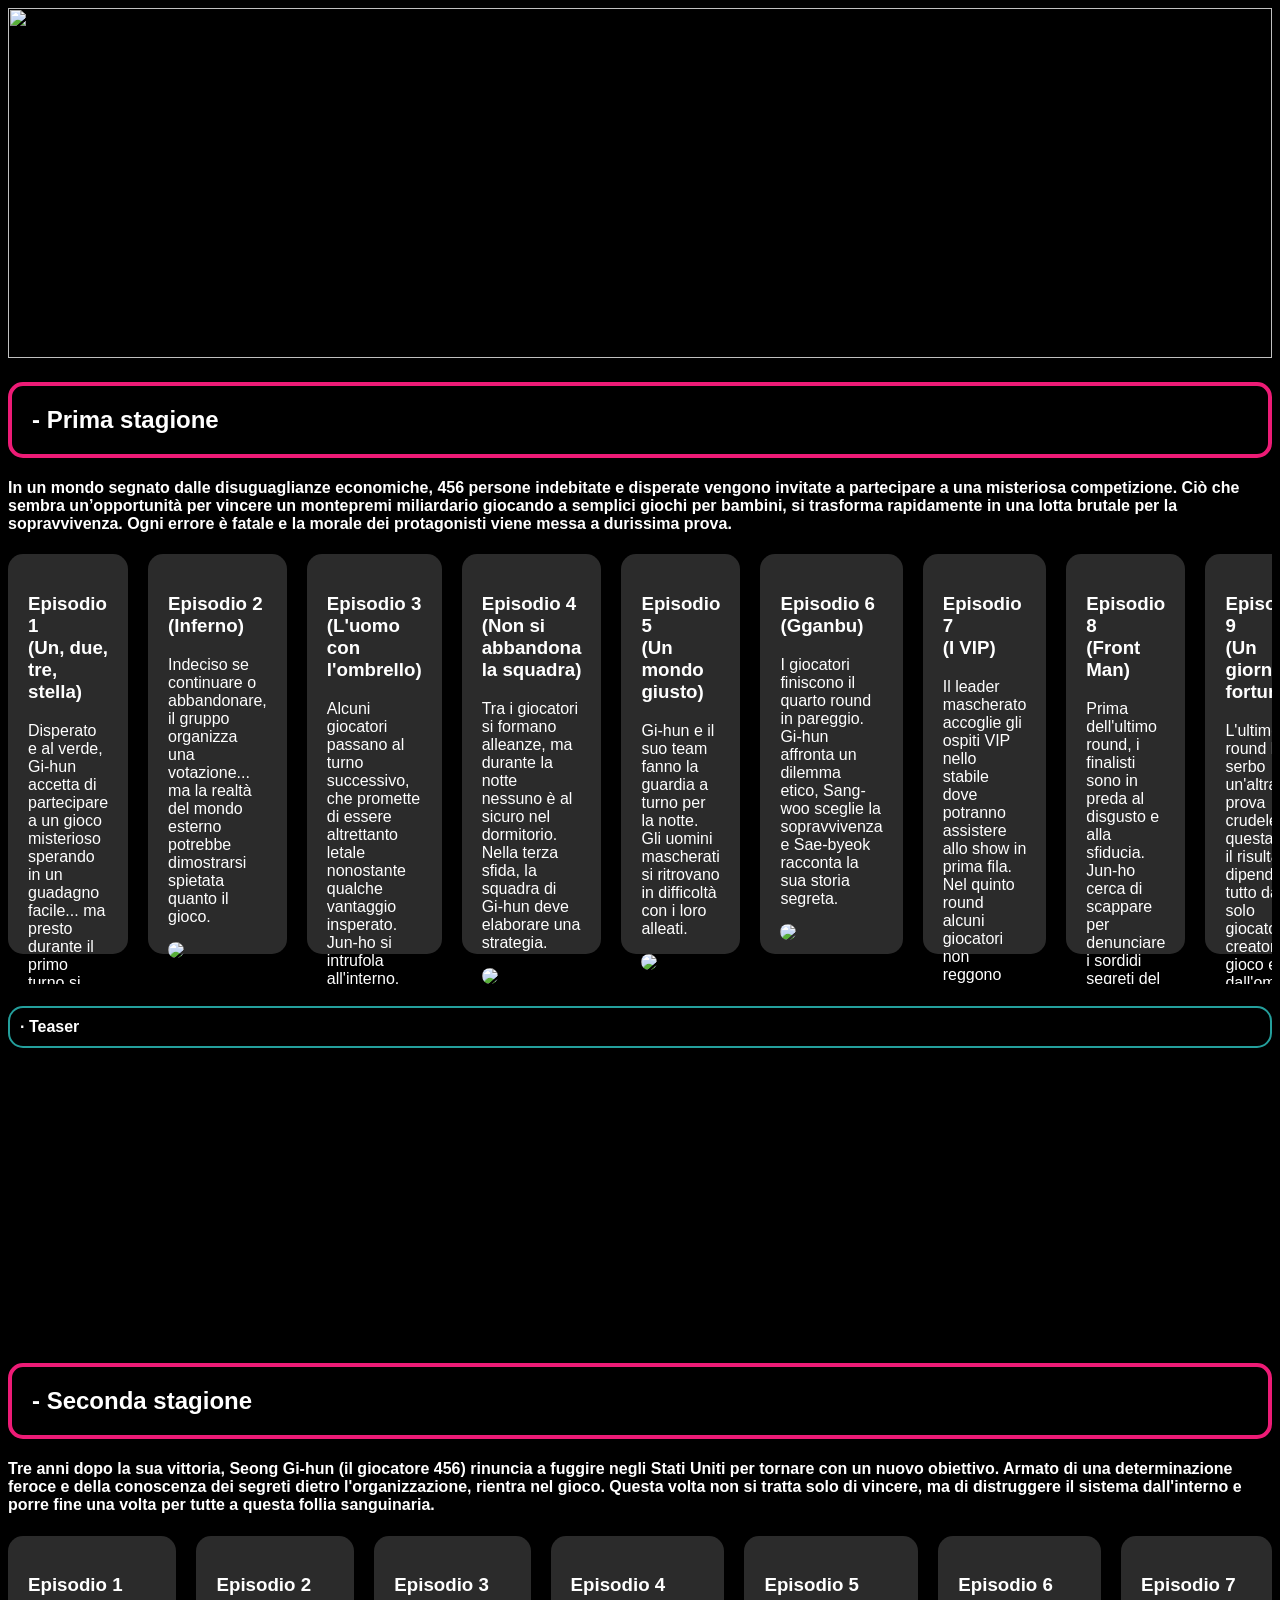
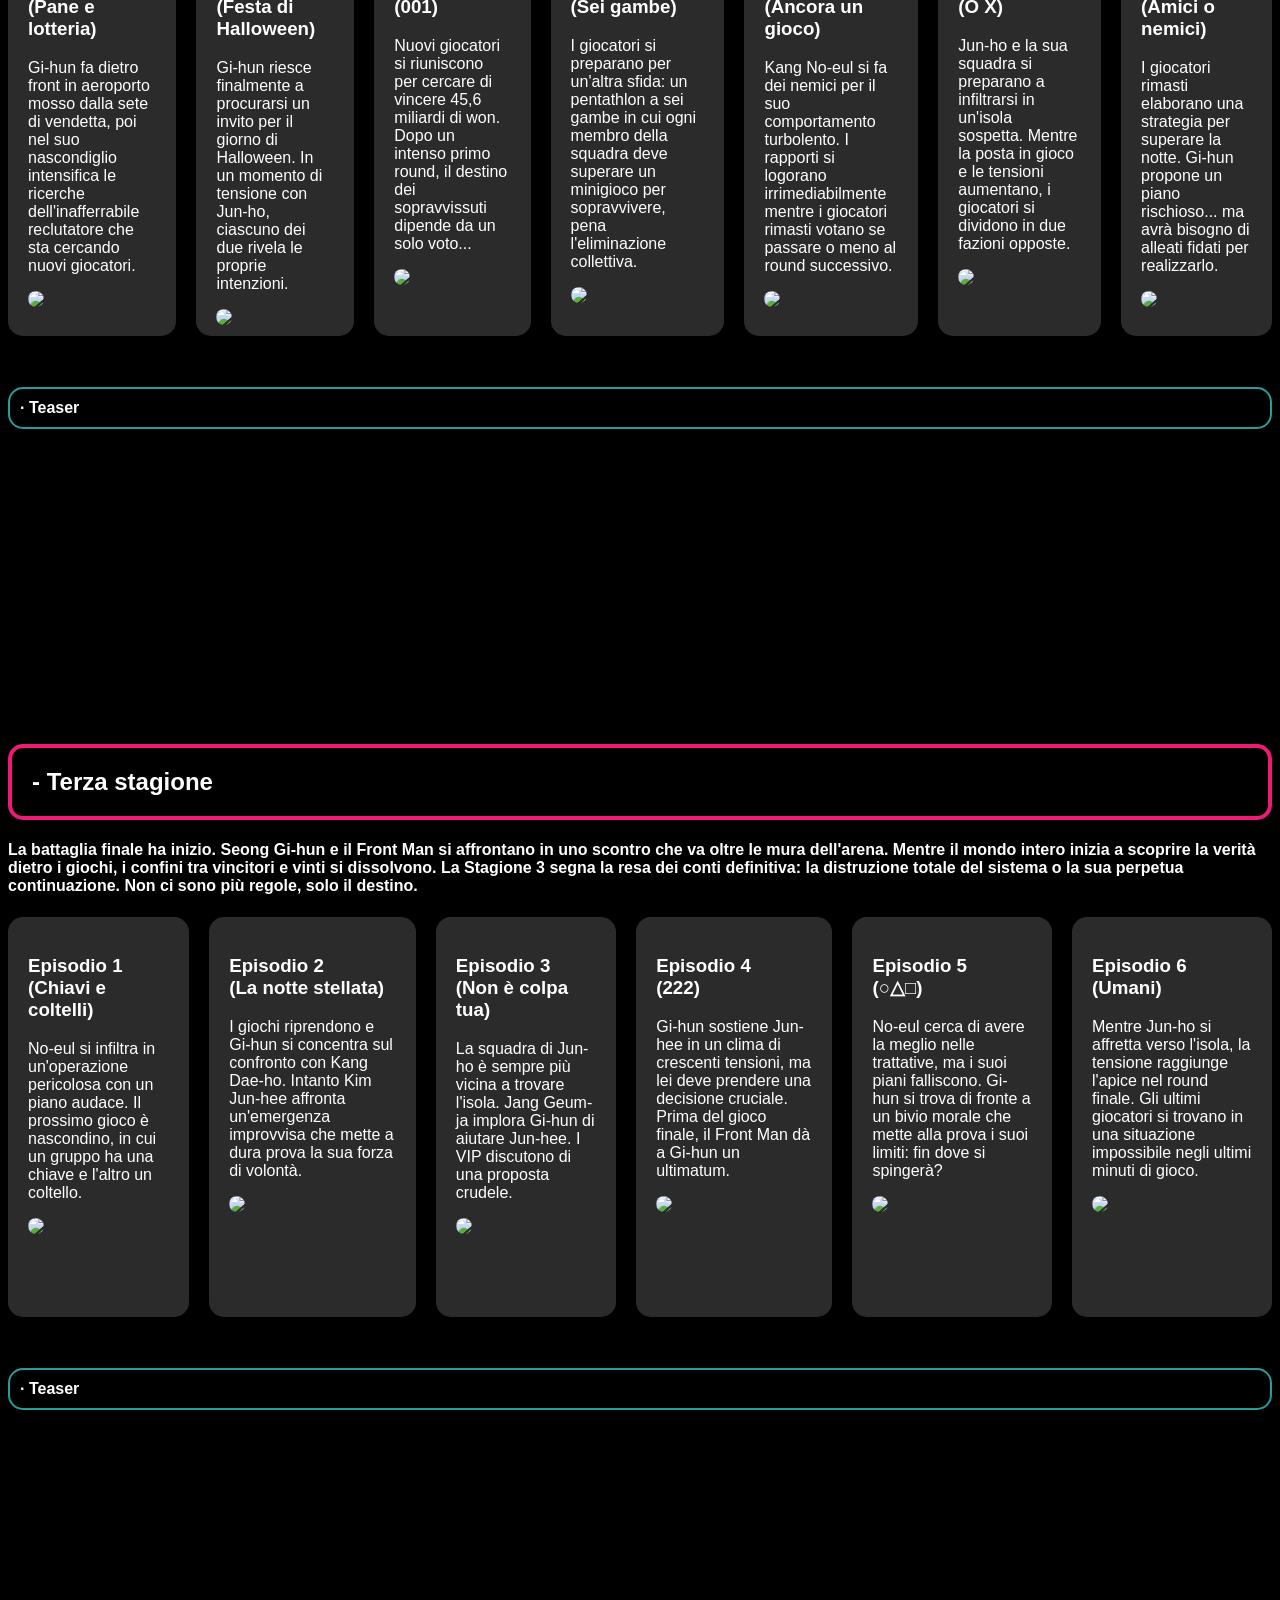
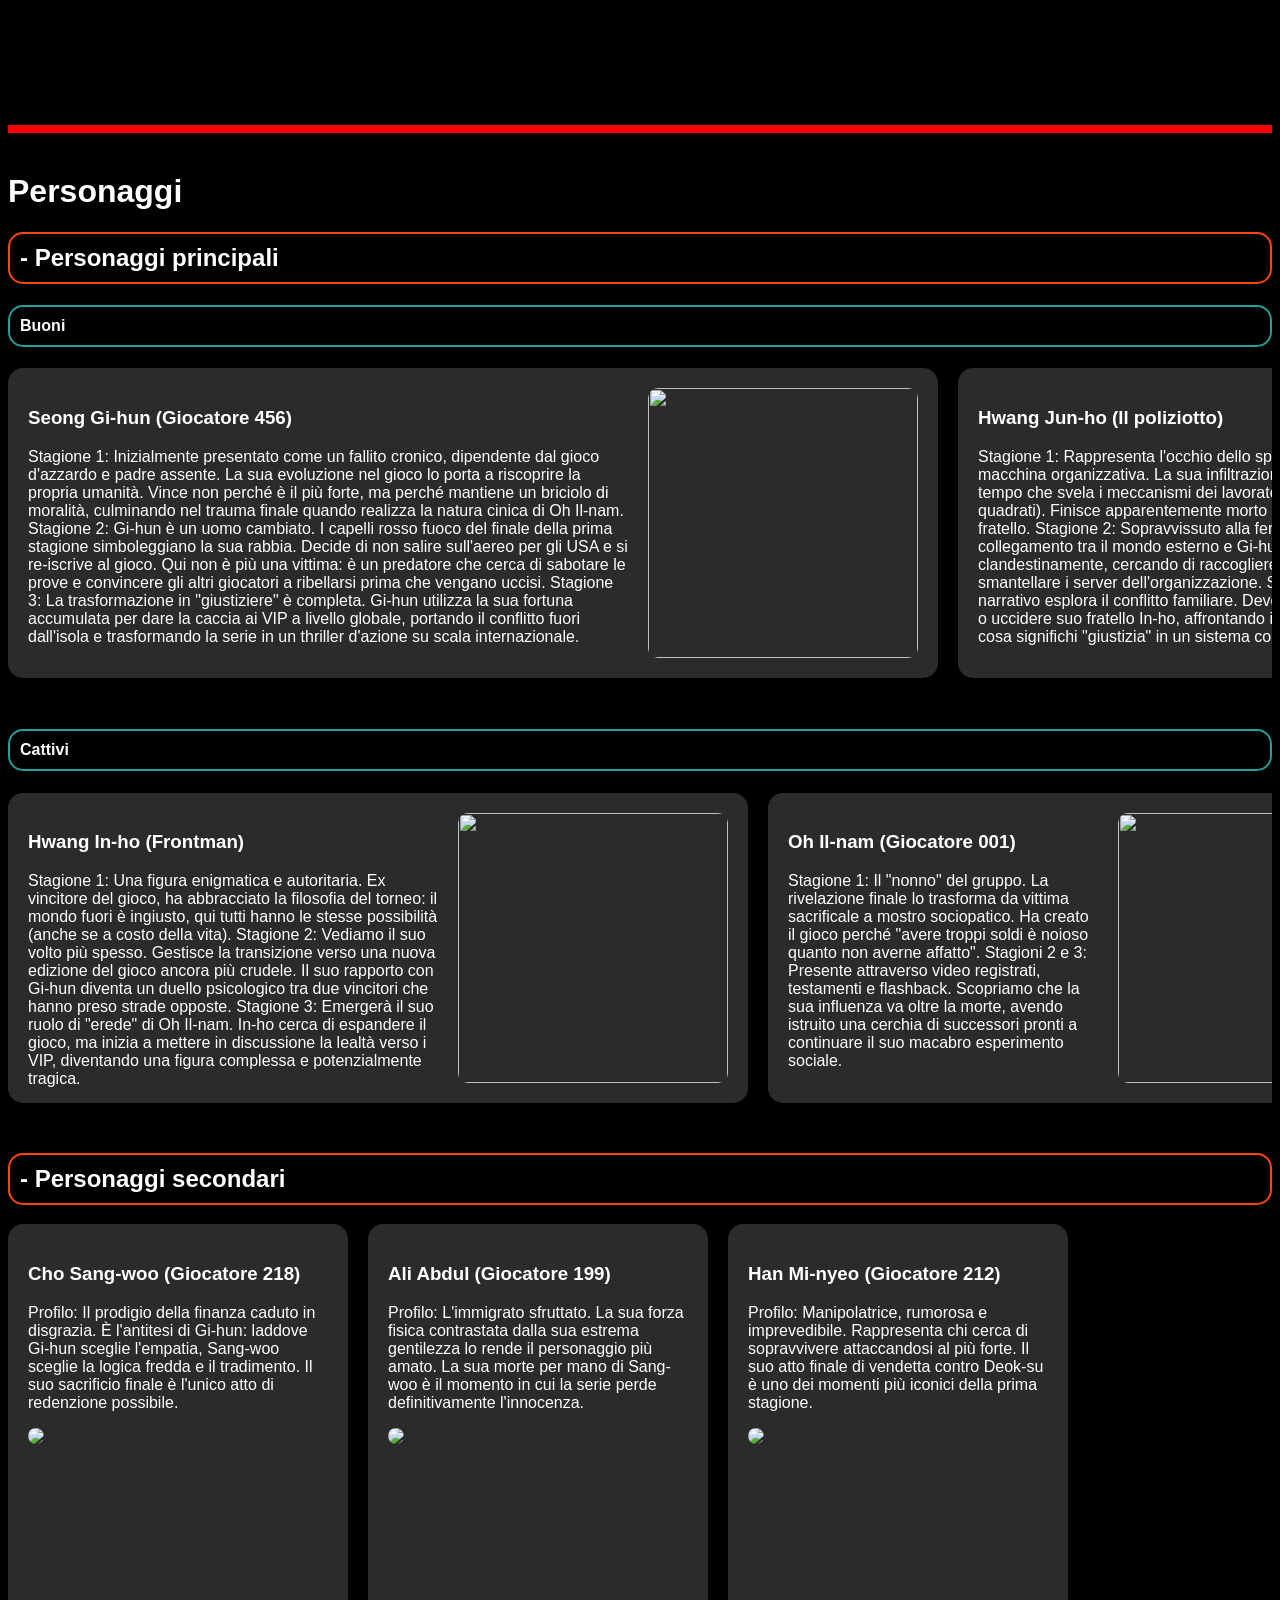
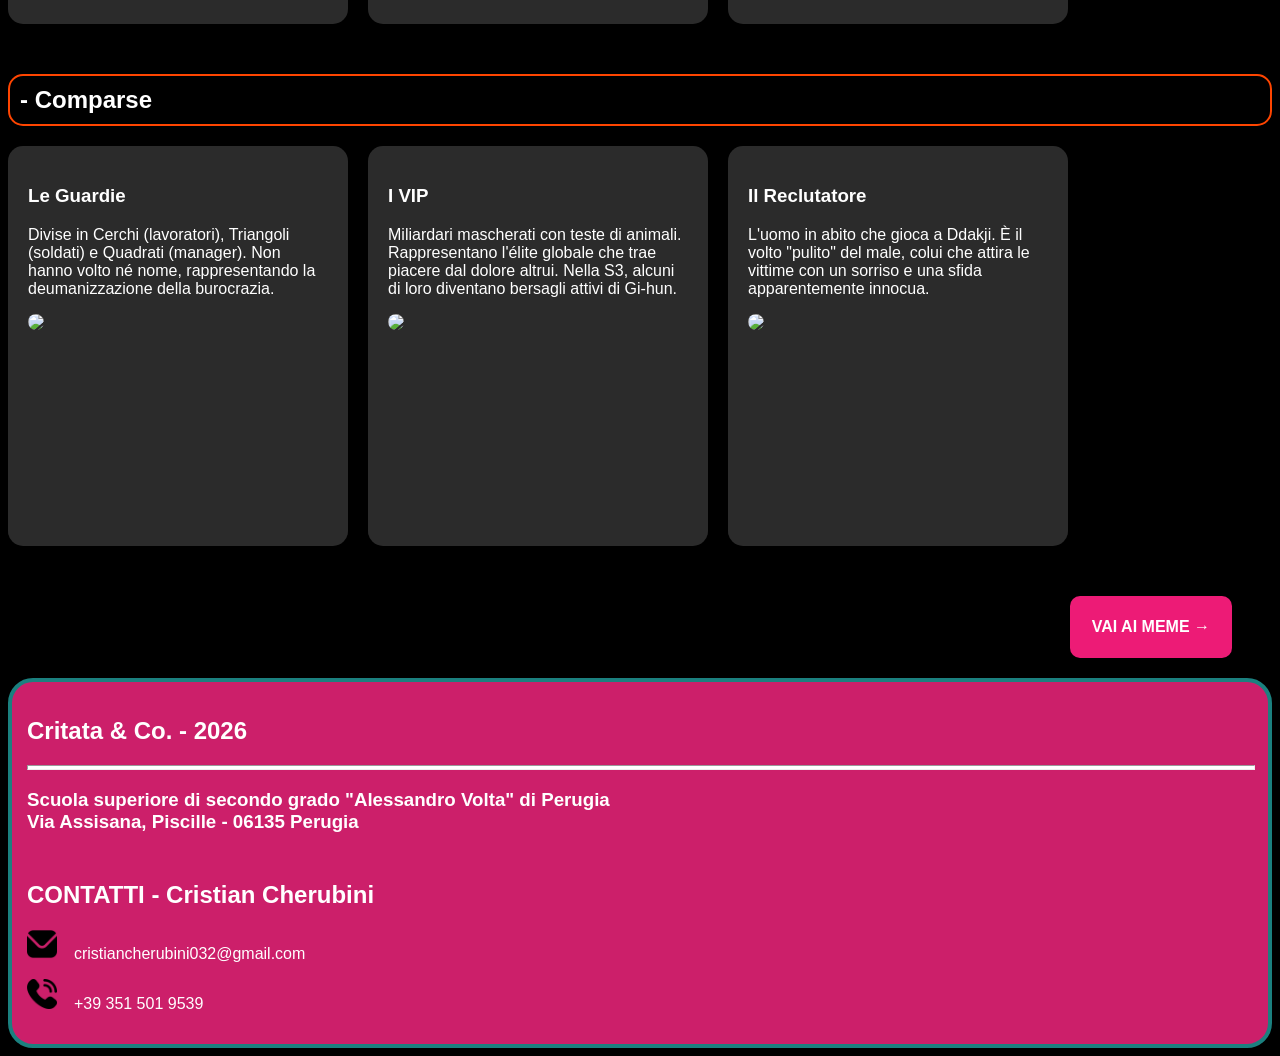
==== index.html @ af449634 "update 10" ====
<!DOCTYPE html>

<html>

<head>
    <title>Squid Game - Netflix series</title>
    <link rel="stylesheet" href="style.css"></link>

</head>

<body>
    <audio autoplay loop>
        <source src="resources/Joo Won - Fly Me To The Moon I Squid Game Version LyricsFilm.mp3" type="audio/mpeg">
    </audio>

    <introdizione>
        <img src="https://cdn.mos.cms.futurecdn.net/SvMcoJWXyzBXNJKqPSKSNP.jpg" width="100%" height="350">
   
    </introdizione>
    
    <prima-stagione>
        <h2 class="titolo">
            - Prima stagione</h2>

        <h4>In un mondo segnato dalle disuguaglianze economiche, 456 persone indebitate e disperate vengono invitate a partecipare a una misteriosa competizione. 
            Ciò che sembra un’opportunità per vincere un montepremi miliardario giocando a semplici giochi per bambini, si trasforma rapidamente in una lotta brutale per la sopravvivenza. 
            Ogni errore è fatale e la morale dei protagonisti viene messa a durissima prova.</h4>

            <episodi class="episodi">
                <singolo-episodio>
                    <h3>Episodio 1<br> (Un, due, tre, stella)</h3>
                    <p>Disperato e al verde, Gi-hun accetta di partecipare a un gioco misterioso sperando in un guadagno facile... ma presto durante il primo turno si svelano orrori inattesi.</p>
                    <img src="https://occ-0-4575-778.1.nflxso.net/dnm/api/v6/9pS1daC2n6UGc3dUogvWIPMR_OU/AAAABW4NHI02cQoVaHjIbPVz0MDKGB_nEO5D0XnlDQNzLSmjavHby9-CMPSq3BdRSf3c1C1REx6VOVPWcVZxJ4XStY0PE_G3eHP6POvCKz7M_Wtk9B6i5604vIoPwvIlOQ.webp?r=e86">
                </singolo-episodio>

                <singolo-episodio>
                    <h3>Episodio 2<br> (Inferno)</h3>
                    <p>Indeciso se continuare o abbandonare, il gruppo organizza una votazione... ma la realtà del mondo esterno potrebbe dimostrarsi spietata quanto il gioco.</p>
                    <img src="https://occ-0-4575-778.1.nflxso.net/dnm/api/v6/9pS1daC2n6UGc3dUogvWIPMR_OU/AAAABY8TCitU4T8iP9WXRFyv5UZQo7rlgqRxUMNilIRCMoF1tN7jriXQoARfXb0Scas4ItmnhTb6hJd_vcYp8SIj1yt5WFCGdmzpMOvDJQamdr0E8gXRszz0k9zpVz5Ejg.webp?r=f56">
                </singolo-episodio>
               
                <singolo-episodio>
                    <h3>Episodio 3<br> (L'uomo con l'ombrello)</h3>
                    <p>Alcuni giocatori passano al turno successivo, che promette di essere altrettanto letale nonostante qualche vantaggio insperato. Jun-ho si intrufola all'interno.</p>
                    <img src="https://occ-0-4575-778.1.nflxso.net/dnm/api/v6/9pS1daC2n6UGc3dUogvWIPMR_OU/AAAABdkwzEtH-TeQSsLudl_zlX-5dclLe7KTxiK2THdRwmKyUCud_EV4xu3WEISG7PDlDWWtvzz4UNX7mGvApZy_dNU3Udx0_9KoCglDS0cACR_R6YWyt0kWJno4ITccJQ.webp?r=72b">
                </singolo-episodio>
                
                <singolo-episodio>
                    <h3>Episodio 4<br> (Non si abbandona la squadra)</h3>
                    <p>Tra i giocatori si formano alleanze, ma durante la notte nessuno è al sicuro nel dormitorio. Nella terza sfida, la squadra di Gi-hun deve elaborare una strategia.</p>
                    <img src="https://occ-0-4575-778.1.nflxso.net/dnm/api/v6/9pS1daC2n6UGc3dUogvWIPMR_OU/AAAABe6sVUyVcCJ_FHhQVzSZUsbPpJDwu1n-u2nLbkIbCEcV09O4-y8bNGfFMVNXAFmTQfzmNM5_ikVoeMdC2NiKcBAshGy0VvoZmNBh5k9S33JTB_ENZRNYdxUf6DXWsA.webp?r=090">
                </singolo-episodio>

                <singolo-episodio>
                    <h3>Episodio 5<br> (Un mondo giusto)</h3>
                    <p>Gi-hun e il suo team fanno la guardia a turno per la notte. Gli uomini mascherati si ritrovano in difficoltà con i loro alleati.</p>
                    <img src="https://occ-0-4575-778.1.nflxso.net/dnm/api/v6/9pS1daC2n6UGc3dUogvWIPMR_OU/AAAABQKV2hQLjvrCORymnjAoFGP-s161-eevXP9E7UeAGxpkW5adCDje4idgKHMEf25l9azW2Y95KvL1dPprCbwIX3fx2Q079fgM4-t-Jb_55VmpXsuOY1Ia1pUDsEZh-Q.webp?r=b94">
                </singolo-episodio>

                <singolo-episodio>
                    <h3>Episodio 6<br> (Gganbu)</h3>
                    <p>I giocatori finiscono il quarto round in pareggio. Gi-hun affronta un dilemma etico, Sang-woo sceglie la sopravvivenza e Sae-byeok racconta la sua storia segreta.</p>
                    <img src="https://occ-0-4575-778.1.nflxso.net/dnm/api/v6/9pS1daC2n6UGc3dUogvWIPMR_OU/AAAABQoXtK6IWXoE1Zxq34s6fjQmYErrmLAU_K_WelvQ3i_kItnRQAaKUghIW-MMamH2b1BEUp9vOvtDJCSiGwHbeZb-C4GYb76iI477gPfQbcQXmDKjdBI4FWCU1bx65w.webp?r=900">
                </singolo-episodio>

                <singolo-episodio>
                    <h3>Episodio 7<br> (I VIP)</h3>
                    <p>Il leader mascherato accoglie gli ospiti VIP nello stabile dove potranno assistere allo show in prima fila. Nel quinto round alcuni giocatori non reggono allo stress.</p>
                    <img src="https://occ-0-4575-778.1.nflxso.net/dnm/api/v6/9pS1daC2n6UGc3dUogvWIPMR_OU/AAAABeCCdvGI-eNYmsIZ008HHliNrl9JM-EmhA1lFhil80e5rU_1sYRan2BrXmkgAXSscUj45KEsMxGbNY8u3VRUckUMbI84JuahNVRXis59et-9S2HyaKPis9bIt9OUiQ.webp?r=fc0">
                </singolo-episodio>

                <singolo-episodio>
                    <h3>Episodio 8<br> (Front Man)</h3>
                    <p>Prima dell'ultimo round, i finalisti sono in preda al disgusto e alla sfiducia. Jun-ho cerca di scappare per denunciare i sordidi segreti del gioco.</p>
                    <img src="https://occ-0-4575-778.1.nflxso.net/dnm/api/v6/9pS1daC2n6UGc3dUogvWIPMR_OU/AAAABcgxLGfkIKXphwJItWK56ixLtHhE-Ok6jqLqy6mk-3q6QMQy_M9RN0EmQs1mbrzUryjho8PVu7j3w1DcQDQNG4J5OdkdgSXUkEg1dl6vY3SC_gZZOrXS3pVENgXD9g.webp?r=63c">
                </singolo-episodio>

                <singolo-episodio>
                    <h3>Episodio 9<br> (Un giorno fortunato)</h3>
                    <p>L'ultimo round ha in serbo un'altra prova crudele, ma questa volta il risultato dipende tutto da un solo giocatore. Il creatore del gioco esce dall'ombra.</p>
                    <img src="https://occ-0-4575-778.1.nflxso.net/dnm/api/v6/9pS1daC2n6UGc3dUogvWIPMR_OU/AAAABZj_ECDW8DerCciRBU_kXqRMcFjusC13WxdJ8JPb3jGUpSNcXjFFeCvrPHQIy86IeXC45J4oE5lvxotJDEG7pkvJBgT6Fpp-8KsFYSKIH5YELwzfwK917Y8idlPhzA.webp?r=c60">
                </singolo-episodio>
            </episodi>
            
            <h4 class="teaser">
            ∙ Teaser</h4>

            <teaser style="gap: 20px; display: flex; align-items: center; overflow-x: auto; margin-bottom: 80px;">
                <singolo-teaser>
                    <iframe src="https://www.youtube.com/embed/siNr47WV0Wk?si=8LXbpZBl-WGA-_cr" title="YouTube video player" frameborder="0" allow="accelerometer; autoplay; clipboard-write; encrypted-media; gyroscope; picture-in-picture; web-share" referrerpolicy="strict-origin-when-cross-origin" allowfullscreen></iframe>
               
                </singolo-teaser>

                <singolo-teaser>
                    <iframe src="https://www.youtube.com/embed/oqxAJKy0ii4?si=NqDEkmj8wRLfl7sT" title="YouTube video player" frameborder="0" allow="accelerometer; autoplay; clipboard-write; encrypted-media; gyroscope; picture-in-picture; web-share" referrerpolicy="strict-origin-when-cross-origin" allowfullscreen></iframe>

                </singolo-teaser>

                <singolo-teaser>
                    <iframe src="https://www.youtube.com/embed/0JCq_hmNhJs?si=tKvyviaLfZ3ejyVR" title="YouTube video player" frameborder="0" allow="accelerometer; autoplay; clipboard-write; encrypted-media; gyroscope; picture-in-picture; web-share" referrerpolicy="strict-origin-when-cross-origin" allowfullscreen></iframe>
                    
                </singolo-teaser>
            </teaser>
    </prima-stagione>

    <seconda-stagione>
        <h2 class="titolo">
            - Seconda stagione</h2>

        <h4>Tre anni dopo la sua vittoria, Seong Gi-hun (il giocatore 456) rinuncia a fuggire negli Stati Uniti per tornare con un nuovo obiettivo. 
            Armato di una determinazione feroce e della conoscenza dei segreti dietro l'organizzazione, rientra nel gioco. 
            Questa volta non si tratta solo di vincere, ma di distruggere il sistema dall'interno e porre fine una volta per tutte a questa follia sanguinaria.</h4>

            <episodi style="display: flex; align-items: center; gap: 20px; overflow-x: auto;">
                <singolo-episodio>
                    <h3>Episodio 1<br> (Pane e lotteria)</h3>
                    <p>Gi-hun fa dietro front in aeroporto mosso dalla sete di vendetta, poi nel suo nascondiglio intensifica le ricerche dell'inafferrabile reclutatore che sta cercando nuovi giocatori.</p>
                    <img src="https://occ-0-4575-778.1.nflxso.net/dnm/api/v6/9pS1daC2n6UGc3dUogvWIPMR_OU/AAAABffpMOKISPPBSC3eCrdDqAV3nrX37lDq57jVjxaZmNxBPbtRW0phFhAUUhn4_8T7BnMFFbWmWC3GsqpkG8BPJCPR_yrGlh7_n9I2LnPs-n3CUak3zK_-lGZLhLKVog.webp?r=1f7">
                </singolo-episodio>

                <singolo-episodio>
                    <h3>Episodio 2<br> (Festa di Halloween)</h3>
                    <p>Gi-hun riesce finalmente a procurarsi un invito per il giorno di Halloween. In un momento di tensione con Jun-ho, ciascuno dei due rivela le proprie intenzioni.</p>
                    <img src="https://occ-0-4575-778.1.nflxso.net/dnm/api/v6/9pS1daC2n6UGc3dUogvWIPMR_OU/AAAABQ13bh7hkjl_YdSS8saWlkICzB83vQ52kH-wh6_q14XCfyTh4bG_1QGwVhU5m2YAVl3X_lGVLxjQtihB0-PvkOprJwORU5AcyUKIWK_t8qX_2wCB5ZTNMWkdW8zCHw.webp?r=cad">
                </singolo-episodio>

                <singolo-episodio>
                    <h3>Episodio 3<br> (001)</h3>
                    <p>Nuovi giocatori si riuniscono per cercare di vincere 45,6 miliardi di won. Dopo un intenso primo round, il destino dei sopravvissuti dipende da un solo voto...</p>
                    <img src="https://occ-0-4575-778.1.nflxso.net/dnm/api/v6/9pS1daC2n6UGc3dUogvWIPMR_OU/AAAABW_arV3zXhAK1_Opp3fOtAEt2uaGbkE3WdtV_8_Ta7k2wUFYZSvF175p0D4c7wmXpnMePTCBYDbOkSF3NuWgraA9xjS_LXZPNQ50EXeV729iMsyfVmZ-389jom5JAg.webp?r=19e">
                </singolo-episodio>

                <singolo-episodio>
                    <h3>Episodio 4<br> (Sei gambe)</h3>
                    <p>I giocatori si preparano per un'altra sfida: un pentathlon a sei gambe in cui ogni membro della squadra deve superare un minigioco per sopravvivere, pena l'eliminazione collettiva.</p>
                    <img src="https://occ-0-4575-778.1.nflxso.net/dnm/api/v6/9pS1daC2n6UGc3dUogvWIPMR_OU/AAAABZkJn3KGRUPWjGqKB0JBb8c74040flHvtOmGA-Fx6wRJ0sB7ydrZRpMrHowa0pCUB84TFRrPujO8peBXww4xF0jHHR31QysOryorzou-4aUcopMYUyG2eGEaBTNhMw.webp?r=7cb">
                </singolo-episodio>

                <singolo-episodio>
                    <h3>Episodio 5 (Ancora un gioco)</h3>
                    <p>Kang No-eul si fa dei nemici per il suo comportamento turbolento. I rapporti si logorano irrimediabilmente mentre i giocatori rimasti votano se passare o meno al round successivo.</p>
                    <img src="https://occ-0-4575-778.1.nflxso.net/dnm/api/v6/9pS1daC2n6UGc3dUogvWIPMR_OU/AAAABRdSowgBL_ZoSXByas9XOgL3iatAXAZlpvgf0MU3RK7qwEylxfFtBa1cLEkzfstbN4sqbNKkHalr9F0ikEYKhlWv88ihbtE6h6pBylvfkXhPGn8S6QVuEUeNn3oOdQ.webp?r=cae">
                </singolo-episodio>

                <singolo-episodio>
                    <h3>Episodio 6<br> (O X)</h3>
                    <p>Jun-ho e la sua squadra si preparano a infiltrarsi in un'isola sospetta. Mentre la posta in gioco e le tensioni aumentano, i giocatori si dividono in due fazioni opposte.</p>
                    <img src="https://occ-0-4575-778.1.nflxso.net/dnm/api/v6/9pS1daC2n6UGc3dUogvWIPMR_OU/AAAABcfN0JWIXHEqGz25e7MovTFiG-d4Lg_Ym191KUGcb50h0Ri2k6KiKi1eUj1TQ8IiCSKgcI5-1MzW8B4J0Z_Ig3yQt421JoAulwni4JD3Dmjw7xDtDG8QJ31ARmRlkQ.webp?r=d13">
                </singolo-episodio>

                <singolo-episodio>
                    <h3>Episodio 7<br> (Amici o nemici)</h3>
                    <p>I giocatori rimasti elaborano una strategia per superare la notte. Gi-hun propone un piano rischioso... ma avrà bisogno di alleati fidati per realizzarlo.</p>
                    <img src="https://occ-0-4575-778.1.nflxso.net/dnm/api/v6/9pS1daC2n6UGc3dUogvWIPMR_OU/AAAABdLJUH51IhocHE9zd9Ez1wXmRdA4x0lka6zU9xyBpRrnEi4BCM1uBKWncKJC7Jq30xTJMQdYoNvg2KEKftvNCXa3vn1DCVPDIk3UQ8JzBgiIYt03AnQtMAhrrDna1Q.webp?r=192">
                </singolo-episodio>
            </episodi>

            <h4 class="teaser">
            ∙ Teaser</h4>

            <teaser style="gap: 20px; display: flex; align-items: center; overflow-x: auto; margin-bottom: 80px;">
                <singolo-teaser>
                    <iframe src="https://www.youtube.com/embed/bmu1u6Ws-OI?si=jPbciuBeaox0G8Lv" title="YouTube video player" frameborder="0" allow="accelerometer; autoplay; clipboard-write; encrypted-media; gyroscope; picture-in-picture; web-share" referrerpolicy="strict-origin-when-cross-origin" allowfullscreen></iframe>

                </singolo-teaser>

                <singolo-teaser>
                    <iframe src="https://www.youtube.com/embed/ArgKL4cAc50?si=QvdU6g8XDiy07z87" title="YouTube video player" frameborder="0" allow="accelerometer; autoplay; clipboard-write; encrypted-media; gyroscope; picture-in-picture; web-share" referrerpolicy="strict-origin-when-cross-origin" allowfullscreen></iframe>

                </singolo-teaser>

                <singolo-teaser>
                    <iframe src="https://www.youtube.com/embed/OsIohljR4WY?si=zEuQWBR1h3wahC5_" title="YouTube video player" frameborder="0" allow="accelerometer; autoplay; clipboard-write; encrypted-media; gyroscope; picture-in-picture; web-share" referrerpolicy="strict-origin-when-cross-origin" allowfullscreen></iframe>

                </singolo-teaser>

                <singolo-teaser>
                    <iframe src="https://www.youtube.com/embed/lQBmZBJCYcY?si=cxj2gsH_EQg2_xao" title="YouTube video player" frameborder="0" allow="accelerometer; autoplay; clipboard-write; encrypted-media; gyroscope; picture-in-picture; web-share" referrerpolicy="strict-origin-when-cross-origin" allowfullscreen></iframe>
               
                </singolo-teaser>

                <singolo-teaser>
                    <iframe src="https://www.youtube.com/embed/trdb83u2-1Q?si=6x9A2kaJXfFR2R4S" title="YouTube video player" frameborder="0" allow="accelerometer; autoplay; clipboard-write; encrypted-media; gyroscope; picture-in-picture; web-share" referrerpolicy="strict-origin-when-cross-origin" allowfullscreen></iframe>

                </singolo-teaser>

                <singolo-teaser>
                    <iframe src="https://www.youtube.com/embed/KY8CsDEN2Io?si=K_SU3w5UqDRFsFXM" title="YouTube video player" frameborder="0" allow="accelerometer; autoplay; clipboard-write; encrypted-media; gyroscope; picture-in-picture; web-share" referrerpolicy="strict-origin-when-cross-origin" allowfullscreen></iframe>

                </singolo-teaser>
            </teaser>
    </seconda-stagione>

    <terza-stagione>
        <h2 class="titolo">
            - Terza stagione</h2>

        <h4>La battaglia finale ha inizio. Seong Gi-hun e il Front Man si affrontano in uno scontro che va oltre le mura dell'arena. 
            Mentre il mondo intero inizia a scoprire la verità dietro i giochi, i confini tra vincitori e vinti si dissolvono. 
            La Stagione 3 segna la resa dei conti definitiva: la distruzione totale del sistema o la sua perpetua continuazione. Non ci sono più regole, solo il destino.</h4>

            <episodi style="display: flex; align-items: center; gap: 20px; overflow-x: auto;">
                <singolo-episodio>
                    <h3>Episodio 1<br> (Chiavi e coltelli)</h3>
                    <p>No-eul si infiltra in un'operazione pericolosa con un piano audace. Il prossimo gioco è nascondino, in cui un gruppo ha una chiave e l'altro un coltello.</p>
                    <img src="https://occ-0-4575-778.1.nflxso.net/dnm/api/v6/9pS1daC2n6UGc3dUogvWIPMR_OU/AAAABc09_psilOiMg56jchkiQUVkGV4Dx5qr1stPRGKFH5esWxALpXatLkOqWvAfRigyDfK1-pfEsj0DfTt58a_F2sR3_5sxLESVN6jOj8DLKWi3lLbv1aOBqm1JodRmCw.webp?r=5cd">
                </singolo-episodio>

                <singolo-episodio>
                    <h3>Episodio 2<br> (La notte stellata)</h3>
                    <p>I giochi riprendono e Gi-hun si concentra sul confronto con Kang Dae-ho. Intanto Kim Jun-hee affronta un'emergenza improvvisa che mette a dura prova la sua forza di volontà.</p>
                    <img src="https://occ-0-4575-778.1.nflxso.net/dnm/api/v6/9pS1daC2n6UGc3dUogvWIPMR_OU/AAAABb_XFXhXObfjKik9d9rq62qpiil9HnBZYgVGkTWK1wlfp-vPlzwkSYksxLxkC6OTQucgd53HCQ6JB6vezse8D3bTqRqiO3qZGpiIELnmX7WhZPwV-G7wyoHEesFMVA.webp?r=e07">
                </singolo-episodio>

                <singolo-episodio>
                    <h3>Episodio 3<br> (Non è colpa tua)</h3>
                    <p>La squadra di Jun-ho è sempre più vicina a trovare l'isola. Jang Geum-ja implora Gi-hun di aiutare Jun-hee. I VIP discutono di una proposta crudele.</p>
                    <img src="https://occ-0-4575-778.1.nflxso.net/dnm/api/v6/9pS1daC2n6UGc3dUogvWIPMR_OU/AAAABbVKGO9NUapSas9xtMHo1rXoHqyYBlYVmkW-NN_hBmZoMjkh6pX-XZFr5aKg1YYRKCFLo2S3x4ZHDHNpYfuxUf1I2XP_QDC6h9jPmW9mNWMBHDVUyOeeH95pTbmkQA.webp?r=e01">
                </singolo-episodio>

                <singolo-episodio>
                    <h3>Episodio 4<br> (222)</h3>
                    <p>Gi-hun sostiene Jun-hee in un clima di crescenti tensioni, ma lei deve prendere una decisione cruciale. Prima del gioco finale, il Front Man dà a Gi-hun un ultimatum.</p>
                    <img src="https://occ-0-4575-778.1.nflxso.net/dnm/api/v6/9pS1daC2n6UGc3dUogvWIPMR_OU/AAAABXHS2cfq9I9BGvsrcnEH7JrhOJqLGqFxbEwjP9BZqWgAAyQAwurNbPKxklxelMeVPrMDx7QmJlLSSEWWXT3ZV40km0uRSxQl2wTFFJTBdXR0auBlFdsWnvlHKEG5HQ.webp?r=090">
                </singolo-episodio>

                <singolo-episodio>
                    <h3>Episodio 5<br> (○△□)</h3>
                    <P>No-eul cerca di avere la meglio nelle trattative, ma i suoi piani falliscono. Gi-hun si trova di fronte a un bivio morale che mette alla prova i suoi limiti: fin dove si spingerà?</p>
                    <img src="https://occ-0-4575-778.1.nflxso.net/dnm/api/v6/9pS1daC2n6UGc3dUogvWIPMR_OU/AAAABbp47NWWuqW1ZzlbHtCCScLxk1KQh6KLPXxgv2qt7_u8ZwGtHOfzPAZVVmho3fkm-kXBA75y1oOupEGV9Pe4zxVOjCOU-iGqSG8D7ny-SACsohES5FtRpk18WTYgDw.webp?r=065">
                </singolo-episodio>

                <singolo-episodio>
                    <h3>Episodio 6<br> (Umani)</h3>
                    <p>Mentre Jun-ho si affretta verso l'isola, la tensione raggiunge l'apice nel round finale. Gli ultimi giocatori si trovano in una situazione impossibile negli ultimi minuti di gioco.</p>
                    <img src="https://occ-0-4575-778.1.nflxso.net/dnm/api/v6/9pS1daC2n6UGc3dUogvWIPMR_OU/AAAABUpMWX7Ferek1gxIJnhPn-Yh6cTNY_WjmUqxiuST22WNuxBvNKNSgYsVpGhk1NWmoGzB51J0-i93F8VVpj6NhnrOtO25N8V0Adhfd4EUd6n1n3V_a_ZfKgaaepMFkg.webp?r=e29">
                </singolo-episodio>
            </episodi>

            <h4 class="teaser">
            ∙ Teaser</h4>

            <teaser style="gap: 20px; display: flex; align-items: center; overflow-x: auto; margin-bottom: 80px;">
                <singolo-teaser>
                    <iframe src="https://www.youtube.com/embed/i-PJFaBKjsY?si=FuD4qbKrjOvRqh4x" title="YouTube video player" frameborder="0" allow="accelerometer; autoplay; clipboard-write; encrypted-media; gyroscope; picture-in-picture; web-share" referrerpolicy="strict-origin-when-cross-origin" allowfullscreen></iframe>
               
                </singolo-teaser>

                <singolo-teaser>
                    <iframe src="https://www.youtube.com/embed/Lb6v6AUFWrM?si=sx06sEB01FZvfRZw" title="YouTube video player" frameborder="0" allow="accelerometer; autoplay; clipboard-write; encrypted-media; gyroscope; picture-in-picture; web-share" referrerpolicy="strict-origin-when-cross-origin" allowfullscreen></iframe>
                </singolo-teaser>

                <singolo-teaser>
                    <iframe src="https://www.youtube.com/embed/Iqp-yBXt6dg?si=0CKXzQXTynP2LJX1" title="YouTube video player" frameborder="0" allow="accelerometer; autoplay; clipboard-write; encrypted-media; gyroscope; picture-in-picture; web-share" referrerpolicy="strict-origin-when-cross-origin" allowfullscreen></iframe>
                </singolo-teaser>

                <singolo-teaser>
                    <iframe src="https://www.youtube.com/embed/aDeMFCt7xO4?si=uaLBW_nGYDAHXXIM" title="YouTube video player" frameborder="0" allow="accelerometer; autoplay; clipboard-write; encrypted-media; gyroscope; picture-in-picture; web-share" referrerpolicy="strict-origin-when-cross-origin" allowfullscreen></iframe>
                </singolo-teaser>
            </teaser>
    </terza-stagione>

    <hr style="border: 0; height: 8px; background-color: rgb(255, 0, 0); margin: 40px 0;">

<![base64]>

    <personaggi-SquidGame>
        <h1>Personaggi</h1>
        
        <personaggi-principali>
            <h2 class="principali">
            - Personaggi principali</h2>

            <h4 class="buoni-cattivi">
                Buoni</h4>

            <buoni style="display: flex; align-items: center; gap: 20px; overflow-x: auto;">

                <singolo-personaggio-principale style="background-color: #2b2b2b; padding: 20px; border-radius: 15px; gap: 20px; margin-bottom: 30px; height: 270px; min-width: 890px; display: flex">
                    <div>
                        <h3>Seong Gi-hun (Giocatore 456)</h3>
                        <p>Stagione 1: Inizialmente presentato come un fallito cronico, dipendente dal gioco d'azzardo e padre assente. La sua evoluzione nel gioco lo porta a riscoprire la propria umanità. Vince non perché è il più forte, ma perché mantiene un briciolo di moralità, culminando nel trauma finale quando realizza la natura cinica di Oh Il-nam.
                        Stagione 2: Gi-hun è un uomo cambiato. I capelli rosso fuoco del finale della prima stagione simboleggiano la sua rabbia. Decide di non salire sull'aereo per gli USA e si re-iscrive al gioco. Qui non è più una vittima: è un predatore che cerca di sabotare le prove e convincere gli altri giocatori a ribellarsi prima che vengano uccisi.
                        Stagione 3: La trasformazione in "giustiziere" è completa. Gi-hun utilizza la sua fortuna accumulata per dare la caccia ai VIP a livello globale, portando il conflitto fuori dall'isola e trasformando la serie in un thriller d'azione su scala internazionale.</p>
                    </div>
                    <img src="https://www.voceditalia.it/public/oggetti/5228/ico-Seong-Gi-hun.jpg">
                </singolo-personaggio-principale>

                <singolo-personaggio-principale style="background-color: #2b2b2b; padding: 20px; border-radius: 15px; gap: 20px; margin-bottom: 30px; height: 270px; min-width: 750px; display: flex;">
                    <div>
                        <h3>Hwang Jun-ho (Il poliziotto)</h3>
                        <p>Stagione 1: Rappresenta l'occhio dello spettatore all'interno della macchina organizzativa. La sua infiltrazione è una corsa contro il tempo che svela i meccanismi dei lavoratori (cerchi, triangoli, quadrati). Finisce apparentemente morto per mano di suo fratello.
                        Stagione 2: Sopravvissuto alla ferita, Jun-ho diventa il collegamento tra il mondo esterno e Gi-hun. Opera clandestinamente, cercando di raccogliere prove digitali per smantellare i server dell'organizzazione.
                        Stagione 3: Il suo arco narrativo esplora il conflitto familiare. Deve decidere se arrestare o uccidere suo fratello In-ho, affrontando il dilemma morale di cosa significhi "giustizia" in un sistema così corrotto.</p>
                    </div>
                    <img src="https://www.voceditalia.it/public/oggetti/5233/ico-Hwang-Jun-ho-squid-game.jpg">
                </singolo-personaggio-principale>

                <singolo-personaggio-principale style="background-color: #2b2b2b; padding: 20px; border-radius: 15px; gap: 20px; margin-bottom: 30px; height: 270px; min-width: 530px; display: flex;">
                    <div>
                        <h3>Kang Sae-byeok (Giocatore 067)</h3>
                        <p>Descrizione Generale: Sebbene muoia nella prima stagione, la sua influenza è il motore emotivo della serie. Rappresenta la lotta dei rifugiati e degli emarginati. Nelle stagioni successive, la sua memoria spinge Gi-hun a proteggere il fratello di lei e a non diventare cinico come i suoi aguzzini.</p>
                    </div>
                    <img src="https://www.voceditalia.it/public/oggetti/5083/ico-Kang-Sae-Byeok.jpg">
                </singolo-personaggio-principale>

            </buoni>

            <h4 class="buoni-cattivi">
                Cattivi</h4>

            <cattivi style="display: flex; align-items: center; gap: 20px; overflow-x: auto;">

                <singolo-personaggio-principale style="background-color: #2b2b2b; padding: 20px; border-radius: 15px; gap: 20px; margin-bottom: 30px; height: 270px; min-width: 700px; display: flex;">
                    <div>
                        <h3>Hwang In-ho (Frontman)</h3>
                        <p>Stagione 1: Una figura enigmatica e autoritaria. Ex vincitore del gioco, ha abbracciato la filosofia del torneo: il mondo fuori è ingiusto, qui tutti hanno le stesse possibilità (anche se a costo della vita).
                        Stagione 2: Vediamo il suo volto più spesso. Gestisce la transizione verso una nuova edizione del gioco ancora più crudele. Il suo rapporto con Gi-hun diventa un duello psicologico tra due vincitori che hanno preso strade opposte.
                        Stagione 3: Emergerà il suo ruolo di "erede" di Oh Il-nam. In-ho cerca di espandere il gioco, ma inizia a mettere in discussione la lealtà verso i VIP, diventando una figura complessa e potenzialmente tragica.</p>
                    </div>
                    <img src="https://www.voceditalia.it/public/oggetti/5234/ico-Il-Frontman-squid-game.jpg">
                </singolo-personaggio-principale>

                <singolo-personaggio-principale style="background-color: #2b2b2b; padding: 20px; border-radius: 15px; gap: 20px; margin-bottom: 30px; height: 270px; min-width: 600px; display: flex;">
                    <div>
                        <h3>Oh Il-nam (Giocatore 001)</h3>
                        <p>Stagione 1: Il "nonno" del gruppo. La rivelazione finale lo trasforma da vittima sacrificale a mostro sociopatico. Ha creato il gioco perché "avere troppi soldi è noioso quanto non averne affatto".
                        Stagioni 2 e 3: Presente attraverso video registrati, testamenti e flashback. Scopriamo che la sua influenza va oltre la morte, avendo istruito una cerchia di successori pronti a continuare il suo macabro esperimento sociale.</p>
                    </div>
                    <img src="https://www.voceditalia.it/public/oggetti/5230/ico-Cho-Sang-woo-squid-game.jpg">
                </singolo-personaggio-principale>

                <singolo-personaggio-principale style="background-color: #2b2b2b; padding: 20px; border-radius: 15px; gap: 20px; margin-bottom: 30px; height: 270px; min-width: 540px; display: flex;">
                    <div>
                        <h3>Jang Deok-su (Giocatore 101)</h3>
                        <p>Descrizione: Il cattivo "fisico". Un criminale di basso borgo che porta la legge della giungla nel gioco. La sua presenza nella Stagione 1 serve a mostrare che il pericolo non viene solo dalle guardie, ma anche dai propri simili.</p>
                    </div>
                    <img src="https://www.voceditalia.it/public/oggetti/5232/ico-Jang-Deok-su-squid-game.jpg">
                </singolo-personaggio-principale>

                <singolo-personaggio-principale style="background-color: #2b2b2b; padding: 20px; border-radius: 15px; gap: 20px; margin-bottom: 30px; height: 270px; min-width: 520px; display: flex;">
                    <div>
                        <h3>Choi Su-Bong (Thanos) (Giocatore 230)</h3>
                        <p>Descrizione: Un rapper caduto in disgrazia dopo una truffa crypto, Thanos è un personaggio impulsivo, sociopatico e imprevedibile che diventa una figura iconica e spietata all'interno del gioco, spesso ballando o ridendo dopo aver causato la morte di altri partecipanti.</p>
                    </div>
                    <img src="https://static.wikia.nocookie.net/thesquidgame/images/8/88/Thanos_Player_Picture.jpg/revision/latest?cb=20250528110557">
                </singolo-personaggio-principale>
                
            </cattivi>

        </personaggi-principali>

        <personaggi-secondari>
            <h2 class="secondari">
            - Personaggi secondari</h2>

            <personaggi class="personaggi-secondari">

                <singolo-personaggio class="singolo-personaggio-secondario">
                    <h3>Cho Sang-woo (Giocatore 218)</h3>
                    <p>Profilo: Il prodigio della finanza caduto in disgrazia. È l'antitesi di Gi-hun: laddove Gi-hun sceglie l'empatia, Sang-woo sceglie la logica fredda e il tradimento. Il suo sacrificio finale è l'unico atto di redenzione possibile.</p>
                    <img src="https://www.voceditalia.it/public/oggetti/5229/ico-Cho-Sang-woo-squid-game.jpg">
                </singolo-personaggio>

                <singolo-personaggio class="singolo-personaggio-secondario">
                    <h3>Ali Abdul (Giocatore 199)</h3>
                    <p>Profilo: L'immigrato sfruttato. La sua forza fisica contrastata dalla sua estrema gentilezza lo rende il personaggio più amato. La sua morte per mano di Sang-woo è il momento in cui la serie perde definitivamente l'innocenza.</p>
                    <img src="https://www.voceditalia.it/public/oggetti/5231/ico-Cho-Sang-woo-squid-game.jpg">
                </singolo-personaggio>

                <singolo-personaggio class="singolo-personaggio-secondario">
                    <h3>Han Mi-nyeo (Giocatore 212)</h3>
                    <p>Profilo: Manipolatrice, rumorosa e imprevedibile. Rappresenta chi cerca di sopravvivere attaccandosi al più forte. Il suo atto finale di vendetta contro Deok-su è uno dei momenti più iconici della prima stagione.</p>
                    <img src="https://www.voceditalia.it/public/oggetti/5084/ico-Han-Mi-nyeo.jpg">
                </singolo-personaggio>

            </personaggi>

        </personaggi-secondari>

        <comparse>
            <h2 class="comparse">
            - Comparse</h2>

            <personaggi class="personaggi-comparse">

                <singola-comparsa class="singola-comparsa">
                    <h3>Le Guardie</h3>
                    <p>Divise in Cerchi (lavoratori), Triangoli (soldati) e Quadrati (manager). Non hanno volto né nome, rappresentando la deumanizzazione della burocrazia.</p>
                    <img src="https://www.voceditalia.it/public/oggetti/5237/ico-guardie-squid-game.jpg">
                </singola-comparsa>

                <singola-comparsa class="singola-comparsa">
                    <h3>I VIP</h3>
                    <p>Miliardari mascherati con teste di animali. Rappresentano l'élite globale che trae piacere dal dolore altrui. Nella S3, alcuni di loro diventano bersagli attivi di Gi-hun.</p>
                    <img src="https://www.voceditalia.it/public/oggetti/5238/ico-i-vip-squid-game.jpg">
                </singola-comparsa>

                <singola-comparsa class="singola-comparsa">
                    <h3>Il Reclutatore</h3>
                    <p>L'uomo in abito che gioca a Ddakji. È il volto "pulito" del male, colui che attira le vittime con un sorriso e una sfida apparentemente innocua.</p>
                    <img src="https://www.voceditalia.it/public/oggetti/5235/ico-Il-Reclutatore-squid-game.jpg">
                </singola-comparsa>

            </personaggi>

        </comparse>

    </personaggi-SquidGame>

    <sezione-link-memes>
        <a href="Memes_Squid Game_Cherubini Cristian.html" class="bottone-meme">
            Vai ai Meme →
        </a>
    </sezione-link-memes>

    <Banner-finale>

        <informazioni-azienda>

                <h2>Critata & Co. - 2026</h2>
                <hr style="width: 100%; height: 3px; background-color: rgb(255, 255, 255);">
                <h3>Scuola superiore di secondo grado "Alessandro Volta" di Perugia <br>Via Assisana, Piscille - 06135 Perugia</h3>

                <h2><br>CONTATTI - Cristian Cherubini</h2>

                <contatti>

                    <contatto>
                        <p><a href="Spoiler warning.html" class="bottone-warning"><img src="resources/envelope.png"></a> &ensp; cristiancherubini032@gmail.com</p>

                    </contatto>

                    <contatto>
                        <p><a href="Spoiler warning.html" class="bottone-warning"></a><img src="resources/phone-call.png"></a> &ensp; +39 351 501 9539</p>

                    </contatto>

                </contatti>

            </informazioni-azienda>

    </Banner-finale>
           
</body>

</html>
---- style.css ----
body {
    background-color: rgb(0, 0, 0);
    color: white;
    font-family: Arial, Helvetica, sans-serif;
    }

    /* Nascondi scrollbar orizzontale */
    body::-webkit-scrollbar {
        display: none;
    }
    body {
        -ms-overflow-style: none;
        scrollbar-width: none; 
    }

    /* Stagioni ed episodi */
    .titolo {
        border: 4px solid #ed1b76; 
        padding: 20px; 
        border-radius: 15px;
    }
    .teaser {
        border: 2px solid #249f9c; 
        padding: 10px; 
        border-radius: 15px;
    }

    .episodi {
        display: flex; 
        align-items: center; 
        gap: 20px; 
        overflow-x: auto;
    }

    singolo-episodio {
        background-color: #2b2b2b; 
        padding: 20px; 
        border-radius: 15px; 
        gap: 30px; 
        margin-bottom: 30px; 
        height: 360px;
    }
    singolo-episodio img {
        border-radius: 10px;
        transition: 0.4s;
    }
    singolo-episodio:hover {
        transform: scale(1.10);
        margin-top: 20px;
        margin-bottom: 20px;
    }
    iframe {
        width: 373px; height: 210px; /*grandezza video 1,2,3 stagione*/
    }

    /* Personaggi */
    .buoni-cattivi {
        border: 2px solid #249f9c; 
        padding: 10px; 
        border-radius: 15px;
    }
    
    singolo-personaggio-principale img {
        width: 270px;
        height: 270px;
        border-radius: 10px;
    }

    .comparse, .secondari, .principali {
        border: 2px solid #ff4500; 
        padding: 10px; 
        border-radius: 15px;
    }
    .personaggi-comparse, .personaggi-secondari {
        display: flex;
        gap: 20px;
        overflow-x: auto;
    }
    .singola-comparsa, .singolo-personaggio-secondario {
        background-color: #2b2b2b;
        padding: 20px;
        border-radius: 15px;
        margin-bottom: 30px;
        min-height: 360px;
        width: 300px;
    }
    .singola-comparsa img, .singolo-personaggio-secondario img {
        width: 100%;
        border-radius: 10px;
    }

    /* Bottoni */
    sezione-link-memes {
        display: flex; 
        justify-content: flex-end; 
        padding: 20px 40px;
    }
    .bottone-meme {
        background-color: #ed1b76;
        color: white;
        padding: 20px;
        border-radius: 10px;
        font-weight: bold;
        border: 2px solid transparent;
        transition: all 0.4s;

        text-transform: uppercase; /* trasforma il testo in MAIUSCOLO */

        text-decoration: none; /*rimuove la sottolineatura*/
        justify-content: flex-end;
    }
    .bottone-meme:hover {
        background-color: black;
        border-color: #ed1b76;
        color: #ed1b76;
        transform: scale(1.10);
        justify-content: flex-end;
    }

    .bottone-ritorno, .bottone-spoiler {
        display: inline-block;
        background-color: transparent;
        color: #ed1b76;
        padding: 20px;
        border: 2px solid #ed1b76;
        border-radius: 10px;
        font-family: Arial, sans-serif;
        font-weight: bold;
        transition: 0.4s;
        margin: 20px;

        text-transform: uppercase; /* trasforma il testo in MAIUSCOLO */

        text-decoration: none; /*rimuove la sottolineatura*/
    }
    .bottone-ritorno:hover, .bottone-spoiler:hover {
        background-color: #ed1b76;
        color: white;
        transform: scale(1.10);
    }


    /*Memes*/
    .video-kotte-animation {
        width: 420px; 
        height: 236.25px; 
        background-color: #2b2b2b; 
        padding: 20px; 
        border-radius: 15px; 
        margin-bottom: 30px;
    }

    meme img {
        background-color: #2b2b2b; 
        padding: 20px; 
        border-radius: 15px;
        margin-bottom: 15px;
        width: 450px;
        max-height: 400px;
    }

    /* Banner finale */
    informazioni-azienda {
        background-color: #cc1f6a; height: auto; width: auto; display:block; padding: 15px; border-radius: 25px; border: 4px solid #1b807f;
    }
    contatto img {
        width: 30px; 
        height: 30px;
    }
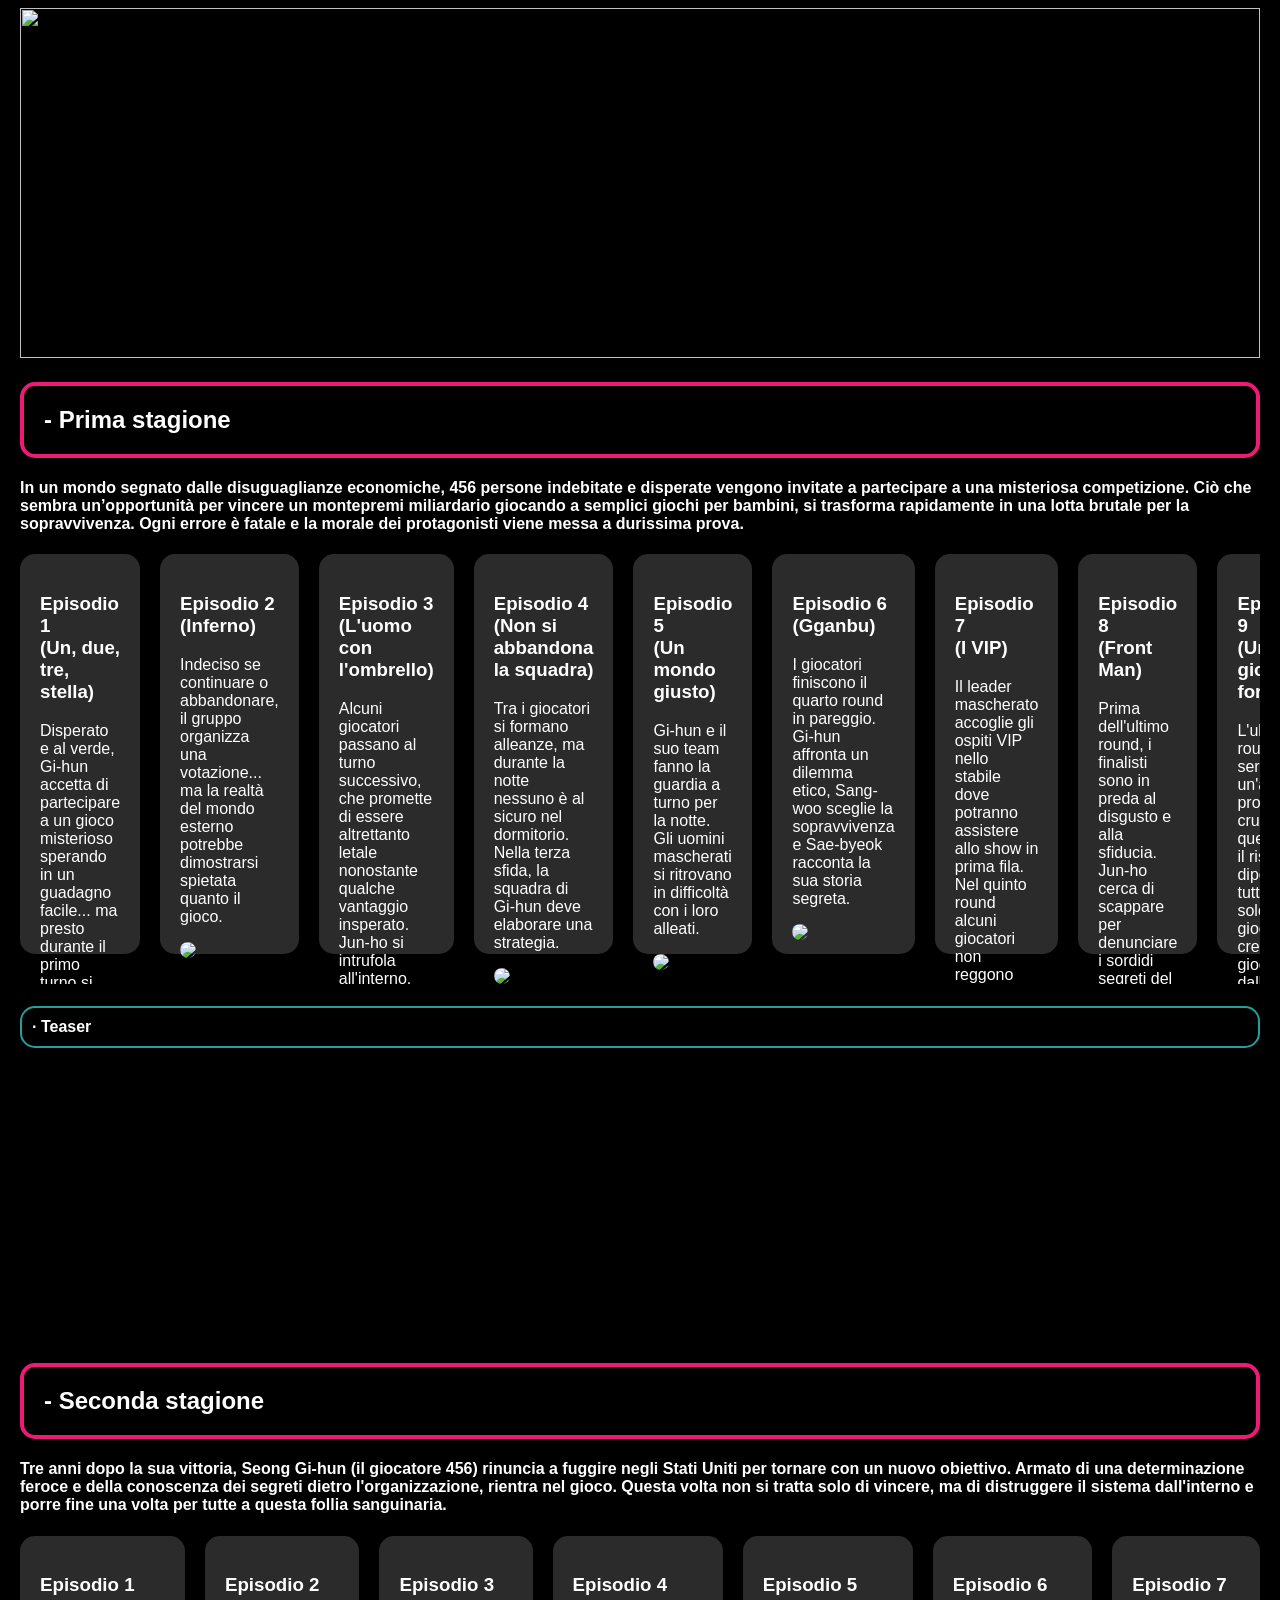
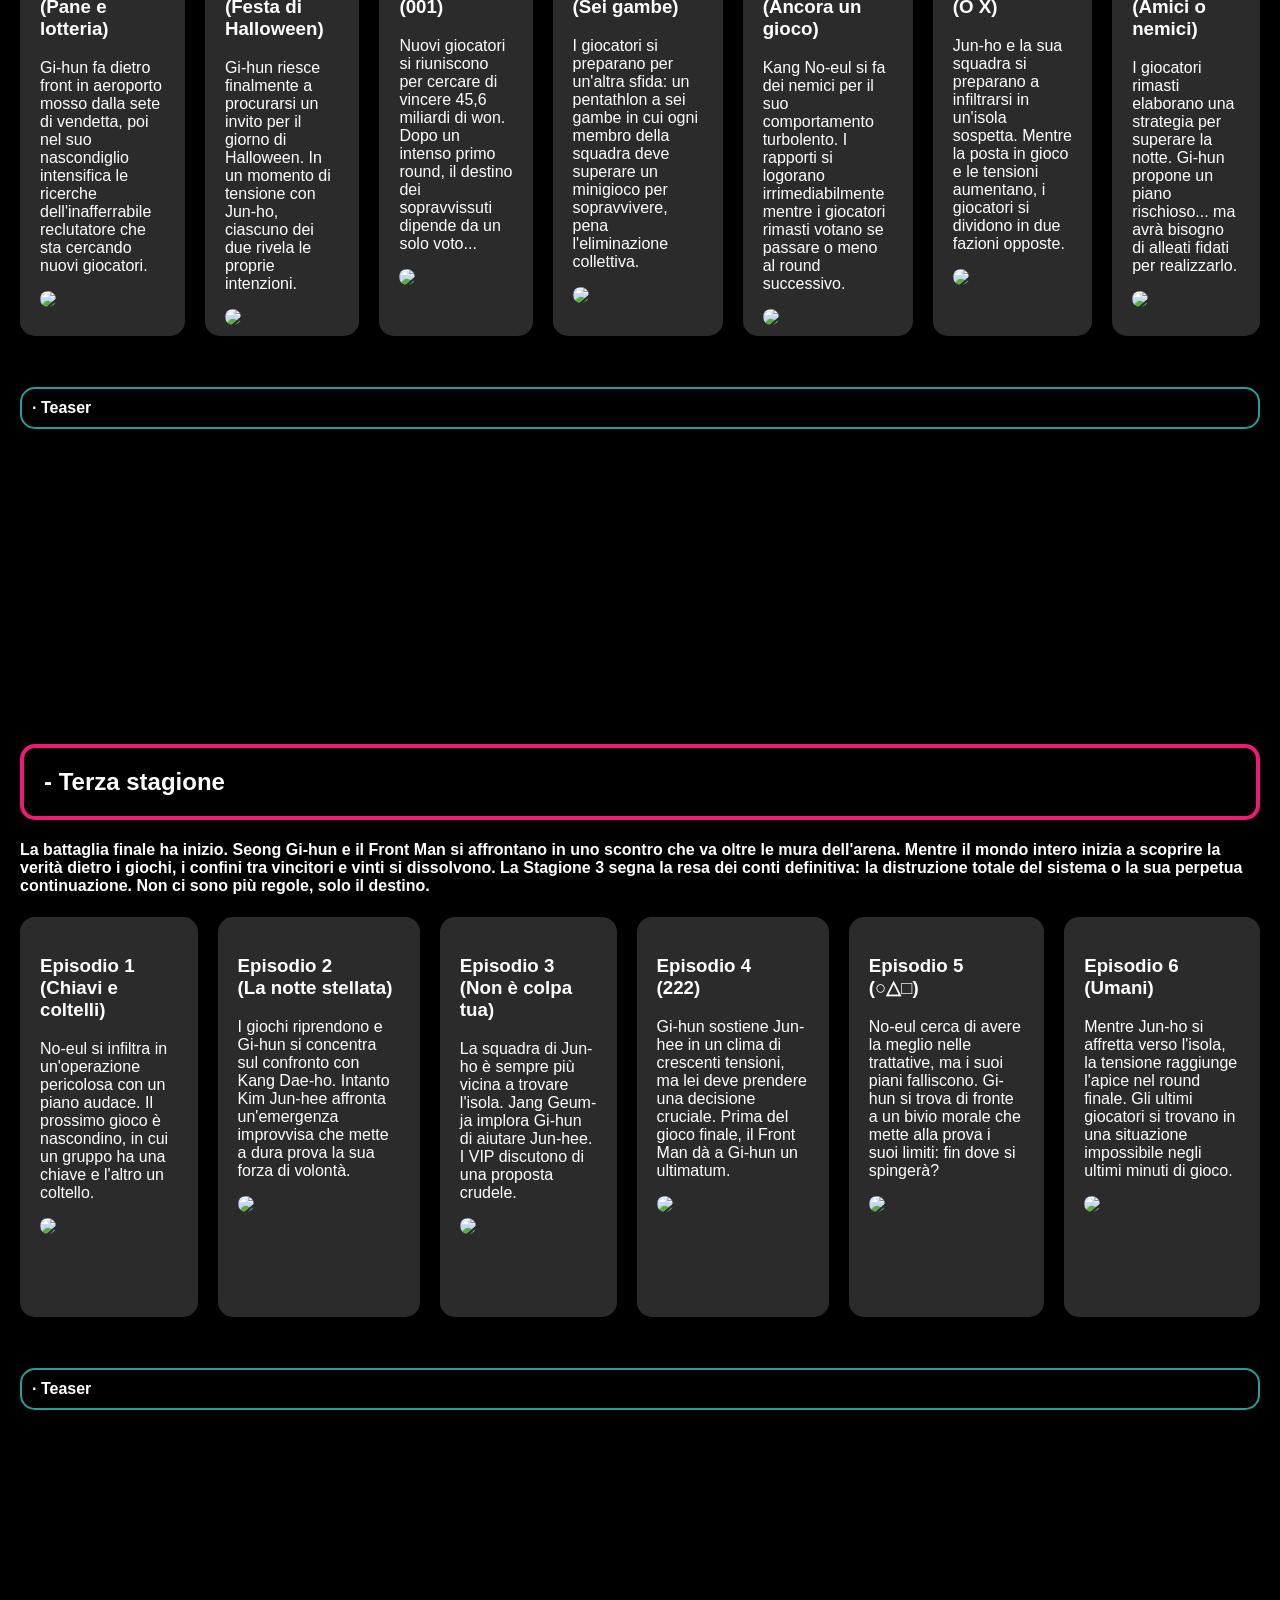
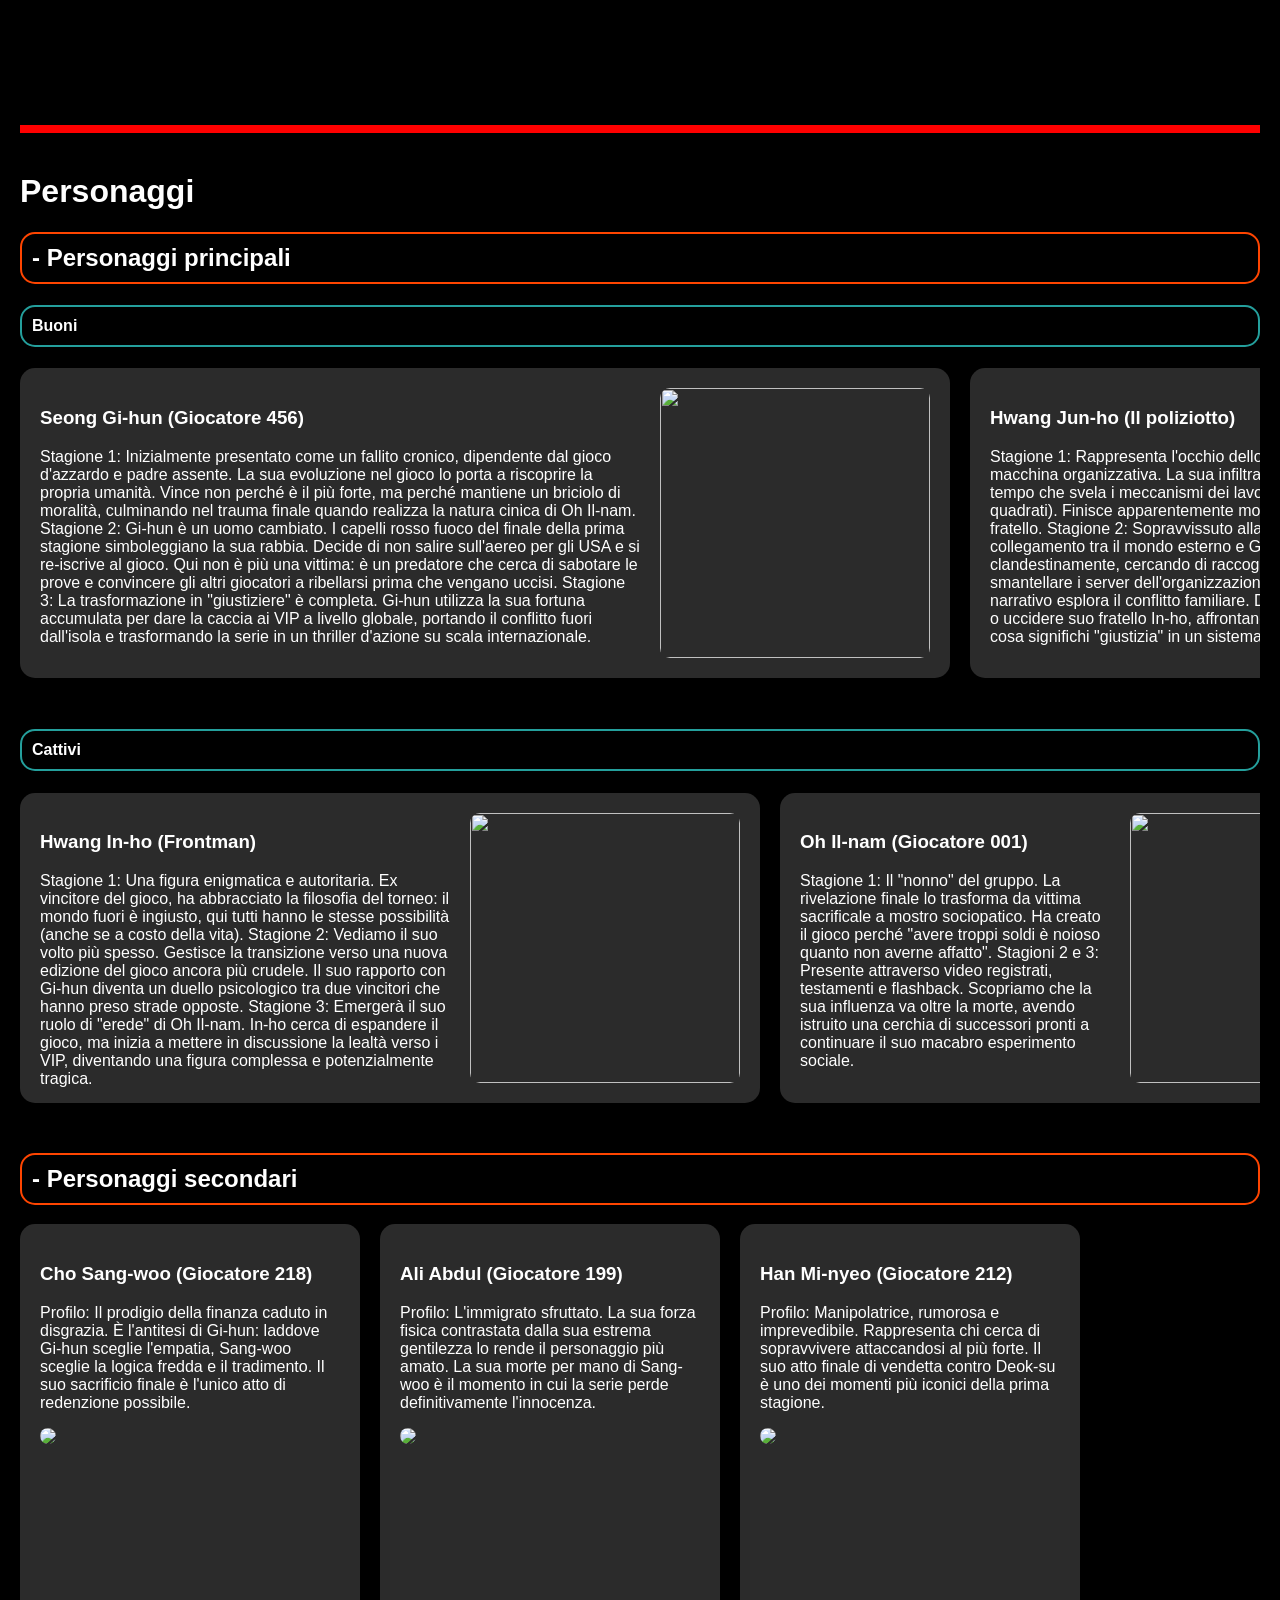
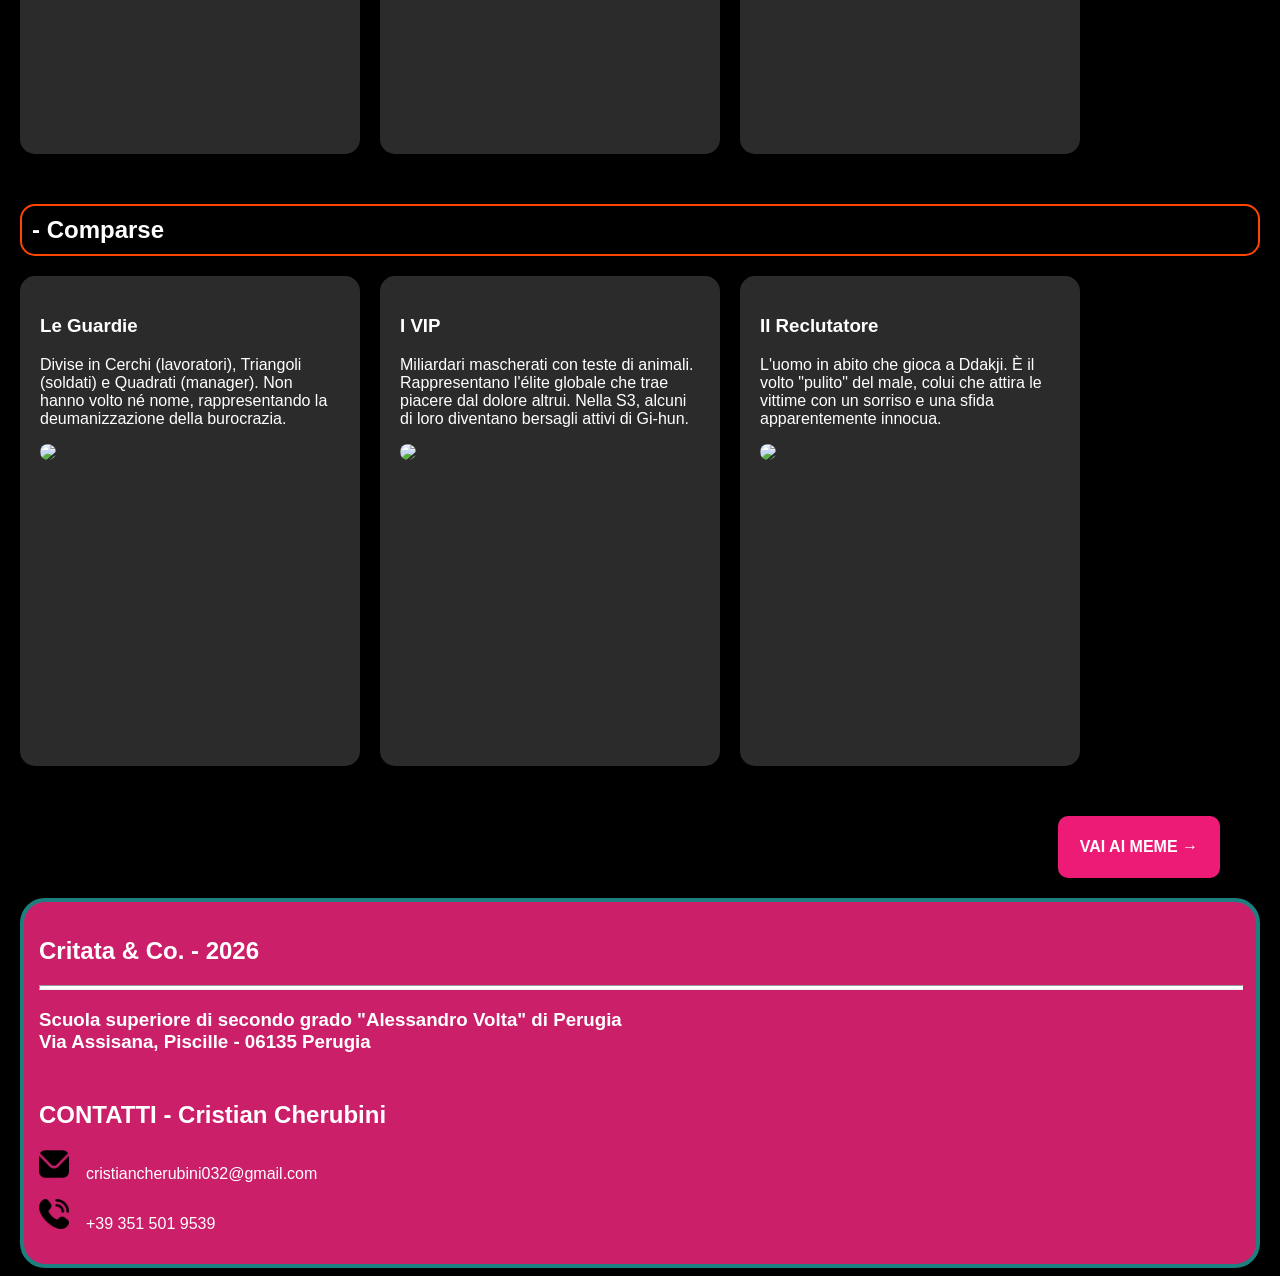
==== commit 1c3182b5: "update 11" ====
--- a/index.html
+++ b/index.html
@@ -276,7 +276,7 @@
 
             <buoni style="display: flex; align-items: center; gap: 20px; overflow-x: auto;">
 
-                <singolo-personaggio-principale style="background-color: #2b2b2b; padding: 20px; border-radius: 15px; gap: 20px; margin-bottom: 30px; height: 270px; min-width: 890px; display: flex">
+                <singolo-personaggio-principale style="min-width: 890px;">
                     <div>
                         <h3>Seong Gi-hun (Giocatore 456)</h3>
                         <p>Stagione 1: Inizialmente presentato come un fallito cronico, dipendente dal gioco d'azzardo e padre assente. La sua evoluzione nel gioco lo porta a riscoprire la propria umanità. Vince non perché è il più forte, ma perché mantiene un briciolo di moralità, culminando nel trauma finale quando realizza la natura cinica di Oh Il-nam.
@@ -286,7 +286,7 @@
                     <img src="https://www.voceditalia.it/public/oggetti/5228/ico-Seong-Gi-hun.jpg">
                 </singolo-personaggio-principale>
 
-                <singolo-personaggio-principale style="background-color: #2b2b2b; padding: 20px; border-radius: 15px; gap: 20px; margin-bottom: 30px; height: 270px; min-width: 750px; display: flex;">
+                <singolo-personaggio-principale style="min-width: 750px;">
                     <div>
                         <h3>Hwang Jun-ho (Il poliziotto)</h3>
                         <p>Stagione 1: Rappresenta l'occhio dello spettatore all'interno della macchina organizzativa. La sua infiltrazione è una corsa contro il tempo che svela i meccanismi dei lavoratori (cerchi, triangoli, quadrati). Finisce apparentemente morto per mano di suo fratello.
@@ -296,9 +296,9 @@
                     <img src="https://www.voceditalia.it/public/oggetti/5233/ico-Hwang-Jun-ho-squid-game.jpg">
                 </singolo-personaggio-principale>
 
-                <singolo-personaggio-principale style="background-color: #2b2b2b; padding: 20px; border-radius: 15px; gap: 20px; margin-bottom: 30px; height: 270px; min-width: 530px; display: flex;">
-                    <div>
-                        <h3>Kang Sae-byeok (Giocatore 067)</h3>
+                <singolo-personaggio-principale style="min-width: 530px;">
+                    <div>
+                        <h3>Kang Sae-byeok (Giocatore <a href="Super super secret.html" style="text-decoration: none; color: white;">067</a>)</h3>
                         <p>Descrizione Generale: Sebbene muoia nella prima stagione, la sua influenza è il motore emotivo della serie. Rappresenta la lotta dei rifugiati e degli emarginati. Nelle stagioni successive, la sua memoria spinge Gi-hun a proteggere il fratello di lei e a non diventare cinico come i suoi aguzzini.</p>
                     </div>
                     <img src="https://www.voceditalia.it/public/oggetti/5083/ico-Kang-Sae-Byeok.jpg">
@@ -311,7 +311,7 @@
 
             <cattivi style="display: flex; align-items: center; gap: 20px; overflow-x: auto;">
 
-                <singolo-personaggio-principale style="background-color: #2b2b2b; padding: 20px; border-radius: 15px; gap: 20px; margin-bottom: 30px; height: 270px; min-width: 700px; display: flex;">
+                <singolo-personaggio-principale style="min-width: 700px;">
                     <div>
                         <h3>Hwang In-ho (Frontman)</h3>
                         <p>Stagione 1: Una figura enigmatica e autoritaria. Ex vincitore del gioco, ha abbracciato la filosofia del torneo: il mondo fuori è ingiusto, qui tutti hanno le stesse possibilità (anche se a costo della vita).
@@ -321,7 +321,7 @@
                     <img src="https://www.voceditalia.it/public/oggetti/5234/ico-Il-Frontman-squid-game.jpg">
                 </singolo-personaggio-principale>
 
-                <singolo-personaggio-principale style="background-color: #2b2b2b; padding: 20px; border-radius: 15px; gap: 20px; margin-bottom: 30px; height: 270px; min-width: 600px; display: flex;">
+                <singolo-personaggio-principale style="min-width: 600px;">
                     <div>
                         <h3>Oh Il-nam (Giocatore 001)</h3>
                         <p>Stagione 1: Il "nonno" del gruppo. La rivelazione finale lo trasforma da vittima sacrificale a mostro sociopatico. Ha creato il gioco perché "avere troppi soldi è noioso quanto non averne affatto".
@@ -330,7 +330,7 @@
                     <img src="https://www.voceditalia.it/public/oggetti/5230/ico-Cho-Sang-woo-squid-game.jpg">
                 </singolo-personaggio-principale>
 
-                <singolo-personaggio-principale style="background-color: #2b2b2b; padding: 20px; border-radius: 15px; gap: 20px; margin-bottom: 30px; height: 270px; min-width: 540px; display: flex;">
+                <singolo-personaggio-principale style="min-width: 540px;">
                     <div>
                         <h3>Jang Deok-su (Giocatore 101)</h3>
                         <p>Descrizione: Il cattivo "fisico". Un criminale di basso borgo che porta la legge della giungla nel gioco. La sua presenza nella Stagione 1 serve a mostrare che il pericolo non viene solo dalle guardie, ma anche dai propri simili.</p>
@@ -338,7 +338,7 @@
                     <img src="https://www.voceditalia.it/public/oggetti/5232/ico-Jang-Deok-su-squid-game.jpg">
                 </singolo-personaggio-principale>
 
-                <singolo-personaggio-principale style="background-color: #2b2b2b; padding: 20px; border-radius: 15px; gap: 20px; margin-bottom: 30px; height: 270px; min-width: 520px; display: flex;">
+                <singolo-personaggio-principale style="min-width: 520px;">
                     <div>
                         <h3>Choi Su-Bong (Thanos) (Giocatore 230)</h3>
                         <p>Descrizione: Un rapper caduto in disgrazia dopo una truffa crypto, Thanos è un personaggio impulsivo, sociopatico e imprevedibile che diventa una figura iconica e spietata all'interno del gioco, spesso ballando o ridendo dopo aver causato la morte di altri partecipanti.</p>
--- a/style.css
+++ b/style.css
@@ -2,6 +2,8 @@
     background-color: rgb(0, 0, 0);
     color: white;
     font-family: Arial, Helvetica, sans-serif;
+    margin-left: 20px;
+    margin-right: 20px;
     }
 
     /* Nascondi scrollbar orizzontale */
@@ -39,18 +41,22 @@
         gap: 30px; 
         margin-bottom: 30px; 
         height: 360px;
+        transition: all 0.5s;
     }
     singolo-episodio img {
         border-radius: 10px;
-        transition: 0.4s;
     }
     singolo-episodio:hover {
-        transform: scale(1.10);
-        margin-top: 20px;
-        margin-bottom: 20px;
+        transform: scale(1.20);
+        margin-top: 45px;
+        margin-bottom: 45px;
+        border: #ed1b76 solid 4px;
+        margin-left: 50px;
+        margin-right: 50px;
+        background-color: #1e8583;
     }
     iframe {
-        width: 373px; height: 210px; /*grandezza video 1,2,3 stagione*/
+        width: 373px; height: 210px; /* grandezza video 1,2,3 stagione */
     }
 
     /* Personaggi */
@@ -59,12 +65,33 @@
         padding: 10px; 
         border-radius: 15px;
     }
-    
+
+
+    singolo-personaggio-principale {
+        background-color: #2b2b2b; 
+        padding: 20px; 
+        border-radius: 15px; 
+        gap: 20px; 
+        margin-bottom: 30px; 
+        height: 270px;
+        display: flex;
+        transition: all 0.5s;
+    }
+    singolo-personaggio-principale:hover {
+        transform: scale(1.20);
+        border: #ed1b76 solid 4px;
+        margin-bottom: 70px;
+        margin-top: 70px;
+        margin-left: 100px;
+        margin-right: 100px;
+        background-color: #1e8583;
+    }
     singolo-personaggio-principale img {
         width: 270px;
         height: 270px;
         border-radius: 10px;
     }
+
 
     .comparse, .secondari, .principali {
         border: 2px solid #ff4500; 
@@ -76,13 +103,34 @@
         gap: 20px;
         overflow-x: auto;
     }
-    .singola-comparsa, .singolo-personaggio-secondario {
+
+
+    .singolo-personaggio-secondario {
         background-color: #2b2b2b;
         padding: 20px;
         border-radius: 15px;
         margin-bottom: 30px;
-        min-height: 360px;
+        height: 490px;
         width: 300px;
+        transition: all 0.5s;
+    }
+    .singola-comparsa {
+        background-color: #2b2b2b;
+        padding: 20px;
+        border-radius: 15px;
+        margin-bottom: 30px;
+        height: 450px;
+        width: 300px;
+        transition: all 0.5s;
+    }
+    .singola-comparsa:hover, .singolo-personaggio-secondario:hover {
+        transform: scale(1.10);
+        margin-top: 45px;
+        margin-bottom: 45px;
+        border: #ed1b76 solid 4px;
+        margin-left: 30px;
+        margin-right: 30px;
+        background-color: #1e8583;
     }
     .singola-comparsa img, .singolo-personaggio-secondario img {
         width: 100%;
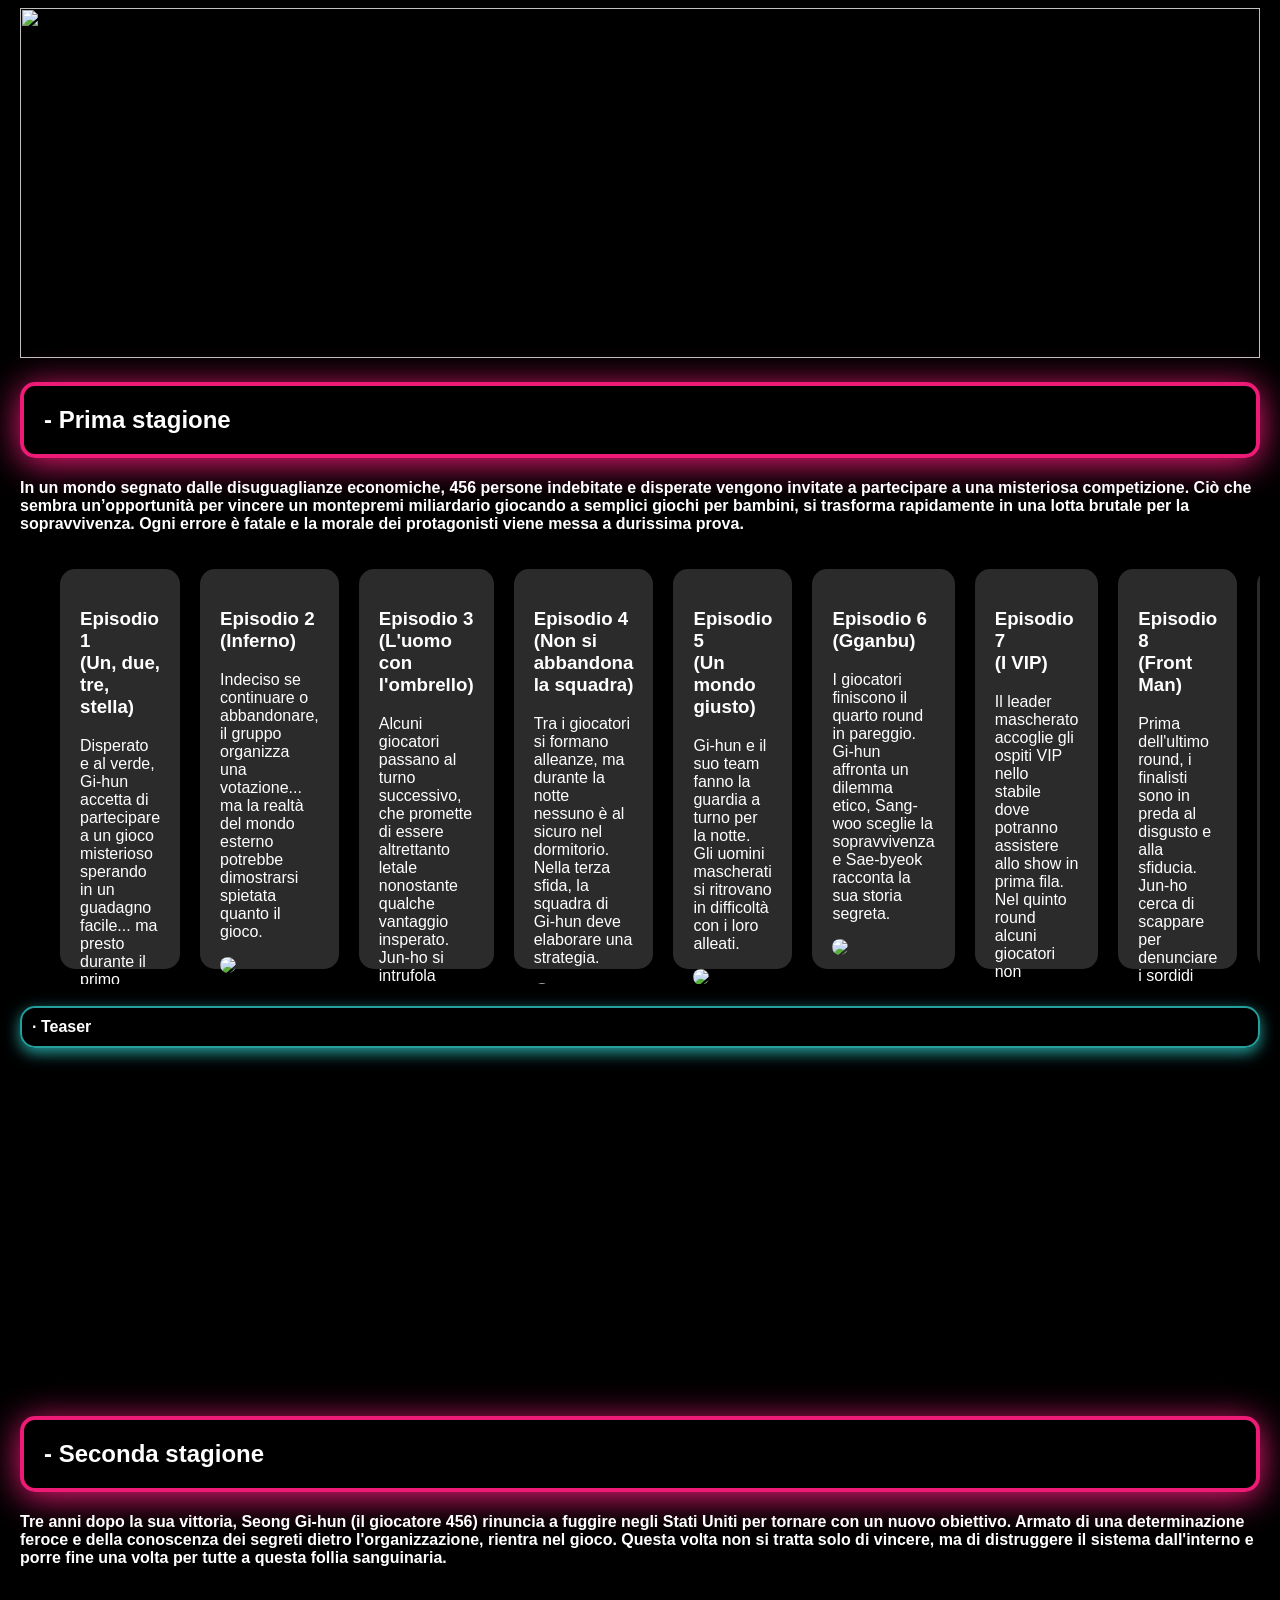
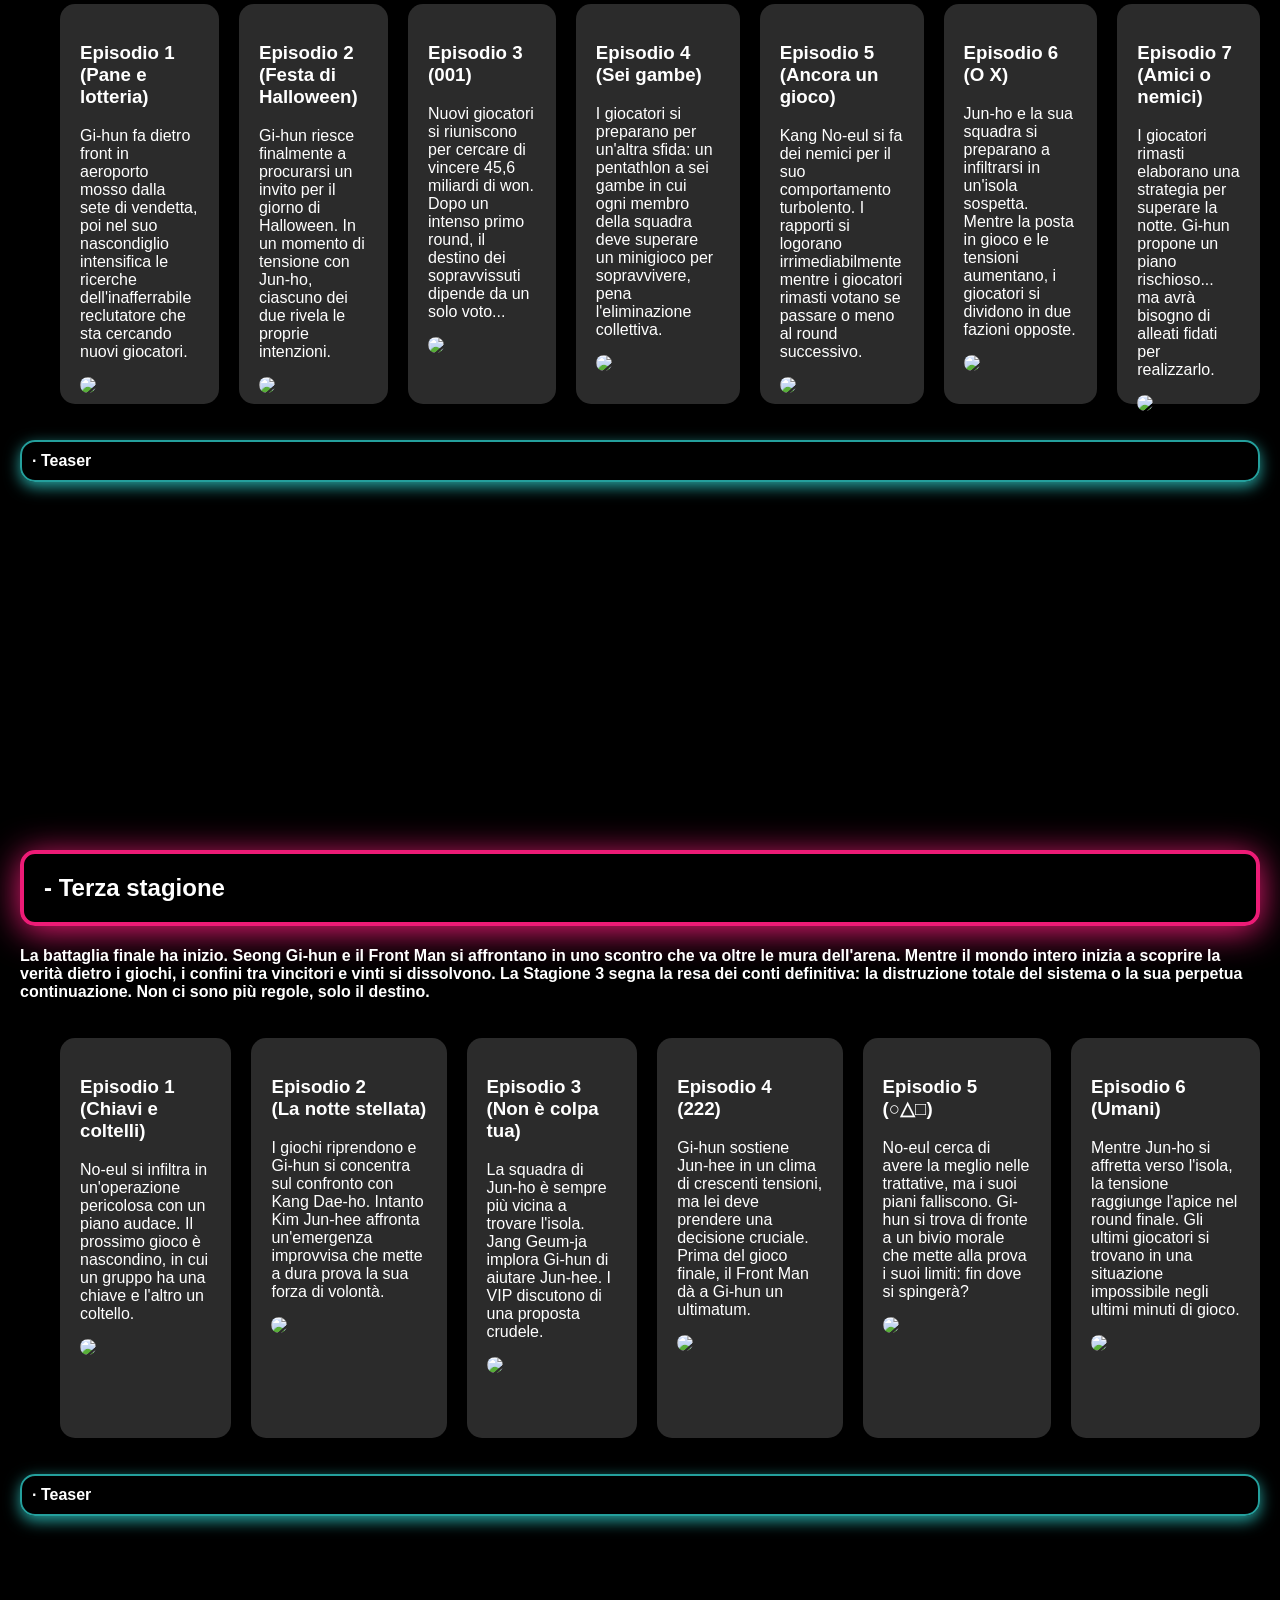
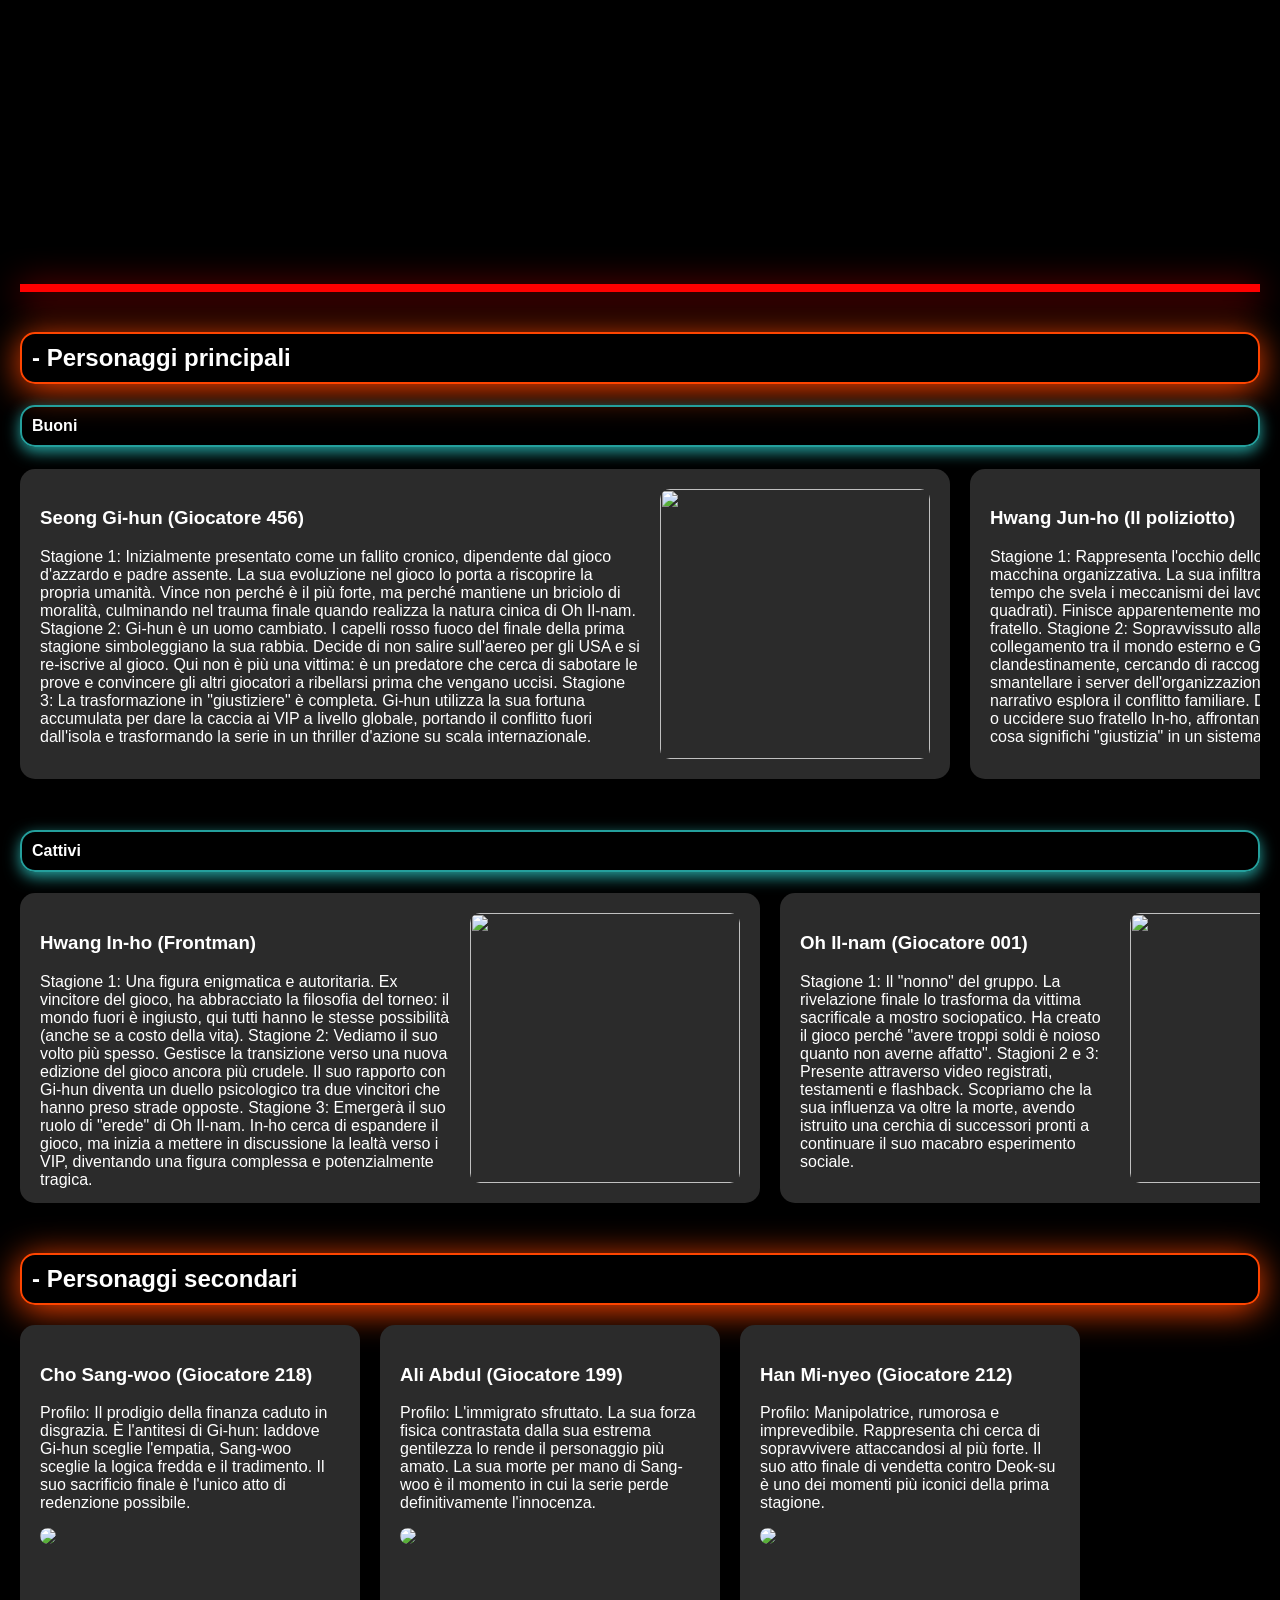
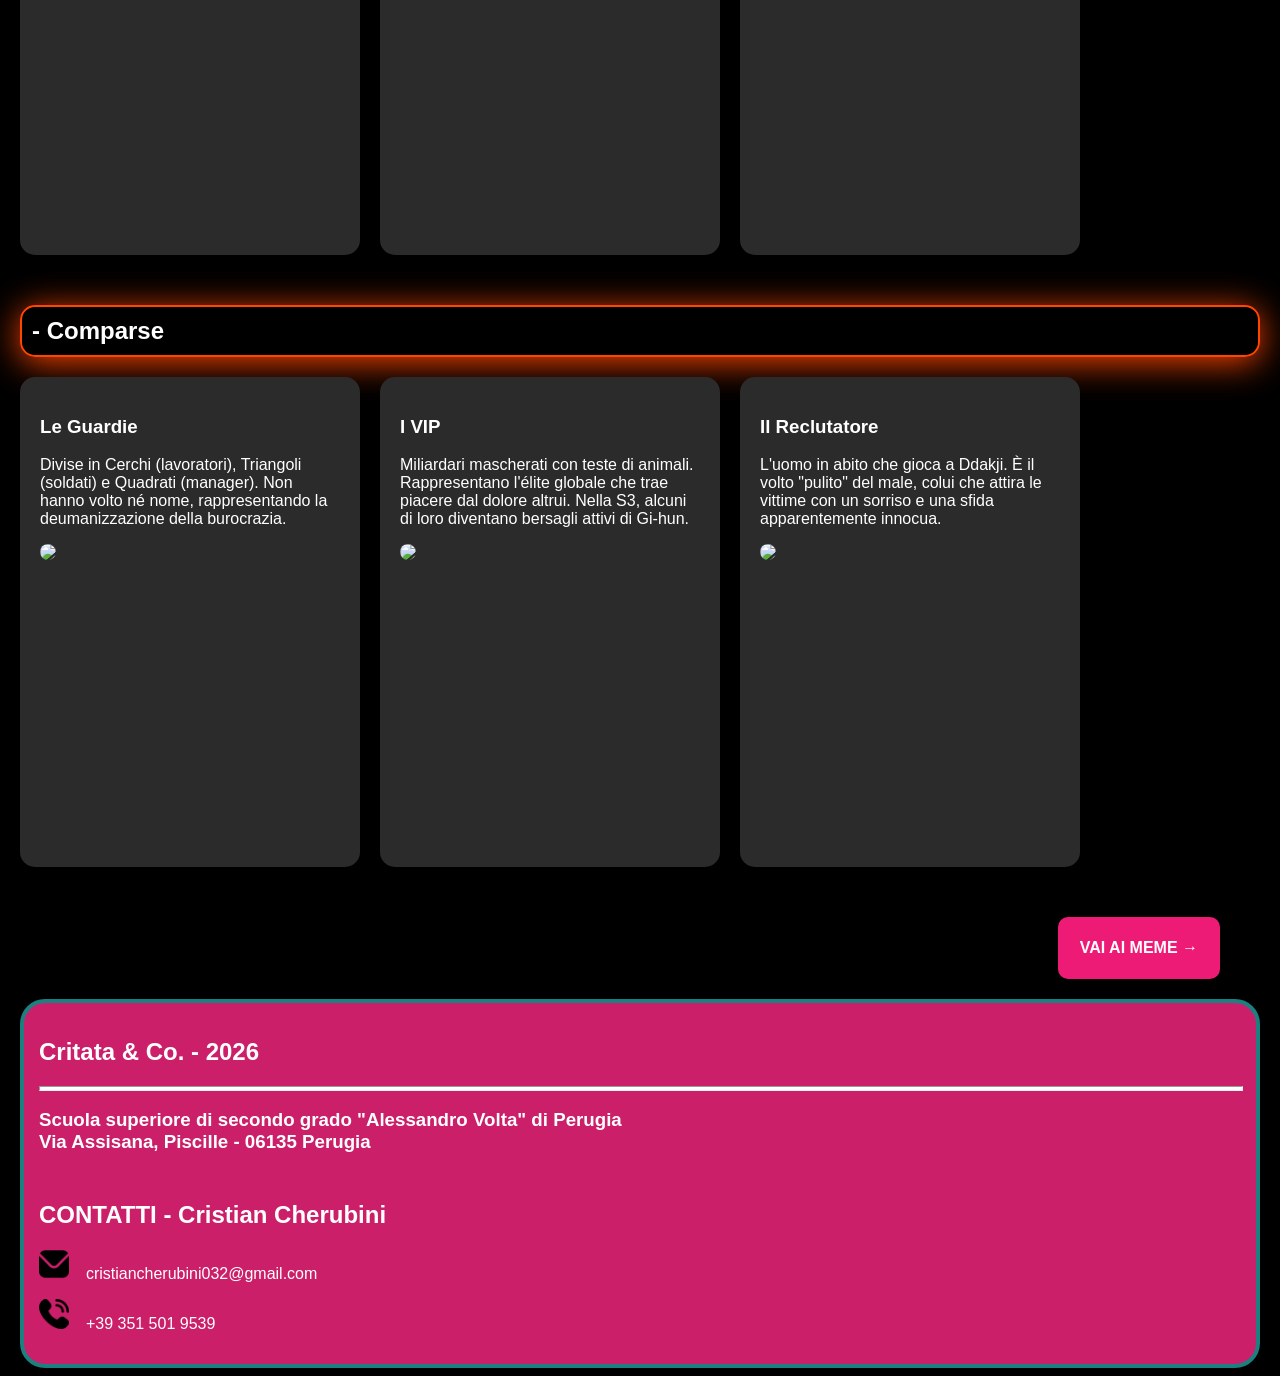
==== commit 1ed5f766: "update 12" ====
--- a/index.html
+++ b/index.html
@@ -27,7 +27,7 @@
             Ogni errore è fatale e la morale dei protagonisti viene messa a durissima prova.</h4>
 
             <episodi class="episodi">
-                <singolo-episodio>
+                <singolo-episodio style="margin-left: 40px;">
                     <h3>Episodio 1<br> (Un, due, tre, stella)</h3>
                     <p>Disperato e al verde, Gi-hun accetta di partecipare a un gioco misterioso sperando in un guadagno facile... ma presto durante il primo turno si svelano orrori inattesi.</p>
                     <img src="https://occ-0-4575-778.1.nflxso.net/dnm/api/v6/9pS1daC2n6UGc3dUogvWIPMR_OU/AAAABW4NHI02cQoVaHjIbPVz0MDKGB_nEO5D0XnlDQNzLSmjavHby9-CMPSq3BdRSf3c1C1REx6VOVPWcVZxJ4XStY0PE_G3eHP6POvCKz7M_Wtk9B6i5604vIoPwvIlOQ.webp?r=e86">
@@ -85,7 +85,7 @@
             <h4 class="teaser">
             ∙ Teaser</h4>
 
-            <teaser style="gap: 20px; display: flex; align-items: center; overflow-x: auto; margin-bottom: 80px;">
+            <teaser>
                 <singolo-teaser>
                     <iframe src="https://www.youtube.com/embed/siNr47WV0Wk?si=8LXbpZBl-WGA-_cr" title="YouTube video player" frameborder="0" allow="accelerometer; autoplay; clipboard-write; encrypted-media; gyroscope; picture-in-picture; web-share" referrerpolicy="strict-origin-when-cross-origin" allowfullscreen></iframe>
                
@@ -112,7 +112,7 @@
             Questa volta non si tratta solo di vincere, ma di distruggere il sistema dall'interno e porre fine una volta per tutte a questa follia sanguinaria.</h4>
 
             <episodi style="display: flex; align-items: center; gap: 20px; overflow-x: auto;">
-                <singolo-episodio>
+                <singolo-episodio style="margin-left: 40px;">
                     <h3>Episodio 1<br> (Pane e lotteria)</h3>
                     <p>Gi-hun fa dietro front in aeroporto mosso dalla sete di vendetta, poi nel suo nascondiglio intensifica le ricerche dell'inafferrabile reclutatore che sta cercando nuovi giocatori.</p>
                     <img src="https://occ-0-4575-778.1.nflxso.net/dnm/api/v6/9pS1daC2n6UGc3dUogvWIPMR_OU/AAAABffpMOKISPPBSC3eCrdDqAV3nrX37lDq57jVjxaZmNxBPbtRW0phFhAUUhn4_8T7BnMFFbWmWC3GsqpkG8BPJCPR_yrGlh7_n9I2LnPs-n3CUak3zK_-lGZLhLKVog.webp?r=1f7">
@@ -158,7 +158,7 @@
             <h4 class="teaser">
             ∙ Teaser</h4>
 
-            <teaser style="gap: 20px; display: flex; align-items: center; overflow-x: auto; margin-bottom: 80px;">
+            <teaser>
                 <singolo-teaser>
                     <iframe src="https://www.youtube.com/embed/bmu1u6Ws-OI?si=jPbciuBeaox0G8Lv" title="YouTube video player" frameborder="0" allow="accelerometer; autoplay; clipboard-write; encrypted-media; gyroscope; picture-in-picture; web-share" referrerpolicy="strict-origin-when-cross-origin" allowfullscreen></iframe>
 
@@ -200,7 +200,7 @@
             La Stagione 3 segna la resa dei conti definitiva: la distruzione totale del sistema o la sua perpetua continuazione. Non ci sono più regole, solo il destino.</h4>
 
             <episodi style="display: flex; align-items: center; gap: 20px; overflow-x: auto;">
-                <singolo-episodio>
+                <singolo-episodio style="margin-left: 40px;">
                     <h3>Episodio 1<br> (Chiavi e coltelli)</h3>
                     <p>No-eul si infiltra in un'operazione pericolosa con un piano audace. Il prossimo gioco è nascondino, in cui un gruppo ha una chiave e l'altro un coltello.</p>
                     <img src="https://occ-0-4575-778.1.nflxso.net/dnm/api/v6/9pS1daC2n6UGc3dUogvWIPMR_OU/AAAABc09_psilOiMg56jchkiQUVkGV4Dx5qr1stPRGKFH5esWxALpXatLkOqWvAfRigyDfK1-pfEsj0DfTt58a_F2sR3_5sxLESVN6jOj8DLKWi3lLbv1aOBqm1JodRmCw.webp?r=5cd">
@@ -240,7 +240,7 @@
             <h4 class="teaser">
             ∙ Teaser</h4>
 
-            <teaser style="gap: 20px; display: flex; align-items: center; overflow-x: auto; margin-bottom: 80px;">
+            <teaser>
                 <singolo-teaser>
                     <iframe src="https://www.youtube.com/embed/i-PJFaBKjsY?si=FuD4qbKrjOvRqh4x" title="YouTube video player" frameborder="0" allow="accelerometer; autoplay; clipboard-write; encrypted-media; gyroscope; picture-in-picture; web-share" referrerpolicy="strict-origin-when-cross-origin" allowfullscreen></iframe>
                
@@ -260,12 +260,11 @@
             </teaser>
     </terza-stagione>
 
-    <hr style="border: 0; height: 8px; background-color: rgb(255, 0, 0); margin: 40px 0;">
+    <hr style="border: 0; height: 8px; background-color: rgb(255, 0, 0); margin: 40px 0; box-shadow: 0px 5px 35px rgb(255, 0, 0);">
 
 <![base64]>
 
     <personaggi-SquidGame>
-        <h1>Personaggi</h1>
         
         <personaggi-principali>
             <h2 class="principali">
--- a/style.css
+++ b/style.css
@@ -6,138 +6,10 @@
     margin-right: 20px;
     }
 
-    /* Nascondi scrollbar orizzontale */
-    body::-webkit-scrollbar {
-        display: none;
-    }
-    body {
-        -ms-overflow-style: none;
-        scrollbar-width: none; 
-    }
-
-    /* Stagioni ed episodi */
-    .titolo {
-        border: 4px solid #ed1b76; 
-        padding: 20px; 
-        border-radius: 15px;
-    }
-    .teaser {
-        border: 2px solid #249f9c; 
-        padding: 10px; 
-        border-radius: 15px;
-    }
-
-    .episodi {
-        display: flex; 
-        align-items: center; 
-        gap: 20px; 
-        overflow-x: auto;
-    }
-
-    singolo-episodio {
-        background-color: #2b2b2b; 
-        padding: 20px; 
-        border-radius: 15px; 
-        gap: 30px; 
-        margin-bottom: 30px; 
-        height: 360px;
-        transition: all 0.5s;
-    }
-    singolo-episodio img {
-        border-radius: 10px;
-    }
-    singolo-episodio:hover {
-        transform: scale(1.20);
-        margin-top: 45px;
-        margin-bottom: 45px;
-        border: #ed1b76 solid 4px;
-        margin-left: 50px;
-        margin-right: 50px;
-        background-color: #1e8583;
-    }
-    iframe {
-        width: 373px; height: 210px; /* grandezza video 1,2,3 stagione */
-    }
-
-    /* Personaggi */
-    .buoni-cattivi {
-        border: 2px solid #249f9c; 
-        padding: 10px; 
-        border-radius: 15px;
-    }
-
-
-    singolo-personaggio-principale {
-        background-color: #2b2b2b; 
-        padding: 20px; 
-        border-radius: 15px; 
-        gap: 20px; 
-        margin-bottom: 30px; 
-        height: 270px;
-        display: flex;
-        transition: all 0.5s;
-    }
-    singolo-personaggio-principale:hover {
-        transform: scale(1.20);
-        border: #ed1b76 solid 4px;
-        margin-bottom: 70px;
-        margin-top: 70px;
-        margin-left: 100px;
-        margin-right: 100px;
-        background-color: #1e8583;
-    }
-    singolo-personaggio-principale img {
-        width: 270px;
-        height: 270px;
-        border-radius: 10px;
-    }
-
-
-    .comparse, .secondari, .principali {
-        border: 2px solid #ff4500; 
-        padding: 10px; 
-        border-radius: 15px;
-    }
-    .personaggi-comparse, .personaggi-secondari {
-        display: flex;
-        gap: 20px;
-        overflow-x: auto;
-    }
-
-
-    .singolo-personaggio-secondario {
-        background-color: #2b2b2b;
-        padding: 20px;
-        border-radius: 15px;
-        margin-bottom: 30px;
-        height: 490px;
-        width: 300px;
-        transition: all 0.5s;
-    }
-    .singola-comparsa {
-        background-color: #2b2b2b;
-        padding: 20px;
-        border-radius: 15px;
-        margin-bottom: 30px;
-        height: 450px;
-        width: 300px;
-        transition: all 0.5s;
-    }
-    .singola-comparsa:hover, .singolo-personaggio-secondario:hover {
-        transform: scale(1.10);
-        margin-top: 45px;
-        margin-bottom: 45px;
-        border: #ed1b76 solid 4px;
-        margin-left: 30px;
-        margin-right: 30px;
-        background-color: #1e8583;
-    }
-    .singola-comparsa img, .singolo-personaggio-secondario img {
-        width: 100%;
-        border-radius: 10px;
-    }
+/* - - - - - - - - - - - - - - - - - - - - - - - - - - - - - - - - - - - - - - - - - - - - - - - - - - - - - - - - - - - /*
 
     /* Bottoni */
+
     sezione-link-memes {
         display: flex; 
         justify-content: flex-end; 
@@ -163,6 +35,7 @@
         color: #ed1b76;
         transform: scale(1.10);
         justify-content: flex-end;
+        box-shadow: 0px 5px 35px rgb(237, 27, 118)
     }
 
     .bottone-ritorno, .bottone-spoiler {
@@ -185,29 +58,196 @@
         background-color: #ed1b76;
         color: white;
         transform: scale(1.10);
-    }
-
-
-    /*Memes*/
-    .video-kotte-animation {
-        width: 420px; 
-        height: 236.25px; 
+        box-shadow: 0px 5px 35px rgb(237, 27, 118)
+    }
+
+/* - - - - - - - - - - - - - - - - - - - - - - - - - - - - - - - - - - - - - - - - - - - - - - - - - - - - - - - - - - - /*
+
+    /* Nascondi scrollbar orizzontale */
+
+    body::-webkit-scrollbar {
+        display: none;
+    }
+    body {
+        -ms-overflow-style: none;
+        scrollbar-width: none; 
+    }
+
+/* - - - - - - - - - - - - - - - - - - - - - - - - - - - - - - - - - - - - - - - - - - - - - - - - - - - - - - - - - - - /*
+
+    /* Stagioni ed episodi */
+
+    .titolo {
+        border: 4px solid #ed1b76; 
+        padding: 20px; 
+        border-radius: 15px;
+
+        box-shadow: 0px 5px 35px rgb(237, 27, 118)
+    }
+    .teaser {
+        border: 2px solid #249f9c; 
+        padding: 10px; 
+        border-radius: 15px;
+
+        box-shadow: 0px 5px 15px rgb(36, 159, 156)
+    }
+
+    .episodi {
+        display: flex; 
+        align-items: center; 
+        gap: 20px; 
+        overflow-x: auto;
+    }
+
+    singolo-episodio {
+        background-color: #2b2b2b;
+        border-radius: 15px; 
+        padding: 20px; 
+        gap: 30px; 
+        margin-bottom: 15px; 
+        margin-top: 15px;
+        height: 360px;
+
+        transition: all 0.5s;
+    }
+    singolo-episodio img {
+        border-radius: 10px;
+    }
+    singolo-episodio:hover {
+        transform: scale(1.15);
+        margin-top: 50px;
+        margin-bottom: 50px;
+        border: #ed1b76 solid 4px;
+        margin-left: 60px;
+        margin-right: 60px;
+        background-color: #1e8583;
+        box-shadow: 0px 5px 55px rgb(237, 27, 118)
+    }
+
+    teaser {
+        gap: 20px; 
+        display: flex; 
+        align-items: center; 
+        overflow-x: auto; 
+        margin-bottom: 60px;
+    }
+    teaser iframe {
+        width: 484.9px; height: 273px; /* grandezza video 1,2,3 stagione */
+        margin-top: 10px;
+    }
+
+/* - - - - - - - - - - - - - - - - - - - - - - - - - - - - - - - - - - - - - - - - - - - - - - - - - - - - - - - - - - - /*
+
+    /* Personaggi */
+
+    .buoni-cattivi {
+        border: 2px solid #249f9c; 
+        padding: 10px; 
+        border-radius: 15px;
+        box-shadow: 0px 5px 15px rgb(36, 159, 156);
+    }
+
+
+    singolo-personaggio-principale {
+        display: flex;
         background-color: #2b2b2b; 
-        padding: 20px; 
-        border-radius: 15px; 
+        border-radius: 15px;
+        padding: 20px; 
+        gap: 20px; 
         margin-bottom: 30px;
-    }
-
+        height: 270px;
+        
+        transition: all 0.5s;
+    }
+    singolo-personaggio-principale:hover {
+        transform: scale(1.20);
+        border: #ed1b76 solid 4px;
+        background-color: #1e8583;
+
+        margin-bottom: 70px;
+        margin-top: 70px;
+        margin-left: 100px;
+        margin-right: 100px;
+
+        box-shadow: 0px 5px 55px rgb(237, 27, 118)
+    }
+    singolo-personaggio-principale img {
+        width: 270px;
+        height: 270px;
+        border-radius: 10px;
+    }
+
+
+    .comparse, .secondari, .principali {
+        border: 2px solid #ff4500;
+        box-shadow: 0px 5px 35px rgb(255, 69, 0);
+        padding: 10px; 
+        border-radius: 15px;
+    }
+    .personaggi-comparse, .personaggi-secondari {
+        display: flex;
+        gap: 20px;
+        overflow-x: auto;
+    }
+
+
+    .singolo-personaggio-secondario {
+        background-color: #2b2b2b;
+        padding: 20px;
+        border-radius: 15px;
+        margin-bottom: 30px;
+        height: 490px;
+        width: 300px;
+        transition: all 0.5s;
+    }
+    .singola-comparsa {
+        background-color: #2b2b2b;
+        border-radius: 15px;
+        padding: 20px;
+        margin-bottom: 30px;
+        height: 450px;
+        width: 300px;
+        transition: all 0.5s;
+    }
+    .singola-comparsa:hover, .singolo-personaggio-secondario:hover {
+        transform: scale(1.10);
+        border: #ed1b76 solid 4px;
+        background-color: #1e8583;
+
+        margin-top: 45px;
+        margin-bottom: 45px;
+        margin-left: 30px;
+        margin-right: 30px;
+    
+        box-shadow: 0px 5px 55px rgb(237, 27, 118)
+    }
+    .singola-comparsa img, .singolo-personaggio-secondario img {
+        width: 100%;
+        border-radius: 10px;
+    }
+
+/* - - - - - - - - - - - - - - - - - - - - - - - - - - - - - - - - - - - - - - - - - - - - - - - - - - - - - - - - - - - /*
+
+    /* Meme */
+
+    meme {
+        background-color: #2b2b2b; 
+        padding: 20px; 
+        border-radius: 15px;
+        margin-bottom: 15px;
+        width: auto;
+        max-height: auto;
+    }
     meme img {
-        background-color: #2b2b2b; 
-        padding: 20px; 
-        border-radius: 15px;
-        margin-bottom: 15px;
-        width: 450px;
-        max-height: 400px;
-    }
+        border-radius: 10px;
+        max-width: 6767676767px;
+        max-height: 450px;
+    }
+
+/* - - - - - - - - - - - - - - - - - - - - - - - - - - - - - - - - - - - - - - - - - - - - - - - - - - - - - - - - - - - /*
 
     /* Banner finale */
+
     informazioni-azienda {
         background-color: #cc1f6a; height: auto; width: auto; display:block; padding: 15px; border-radius: 25px; border: 4px solid #1b807f;
     }
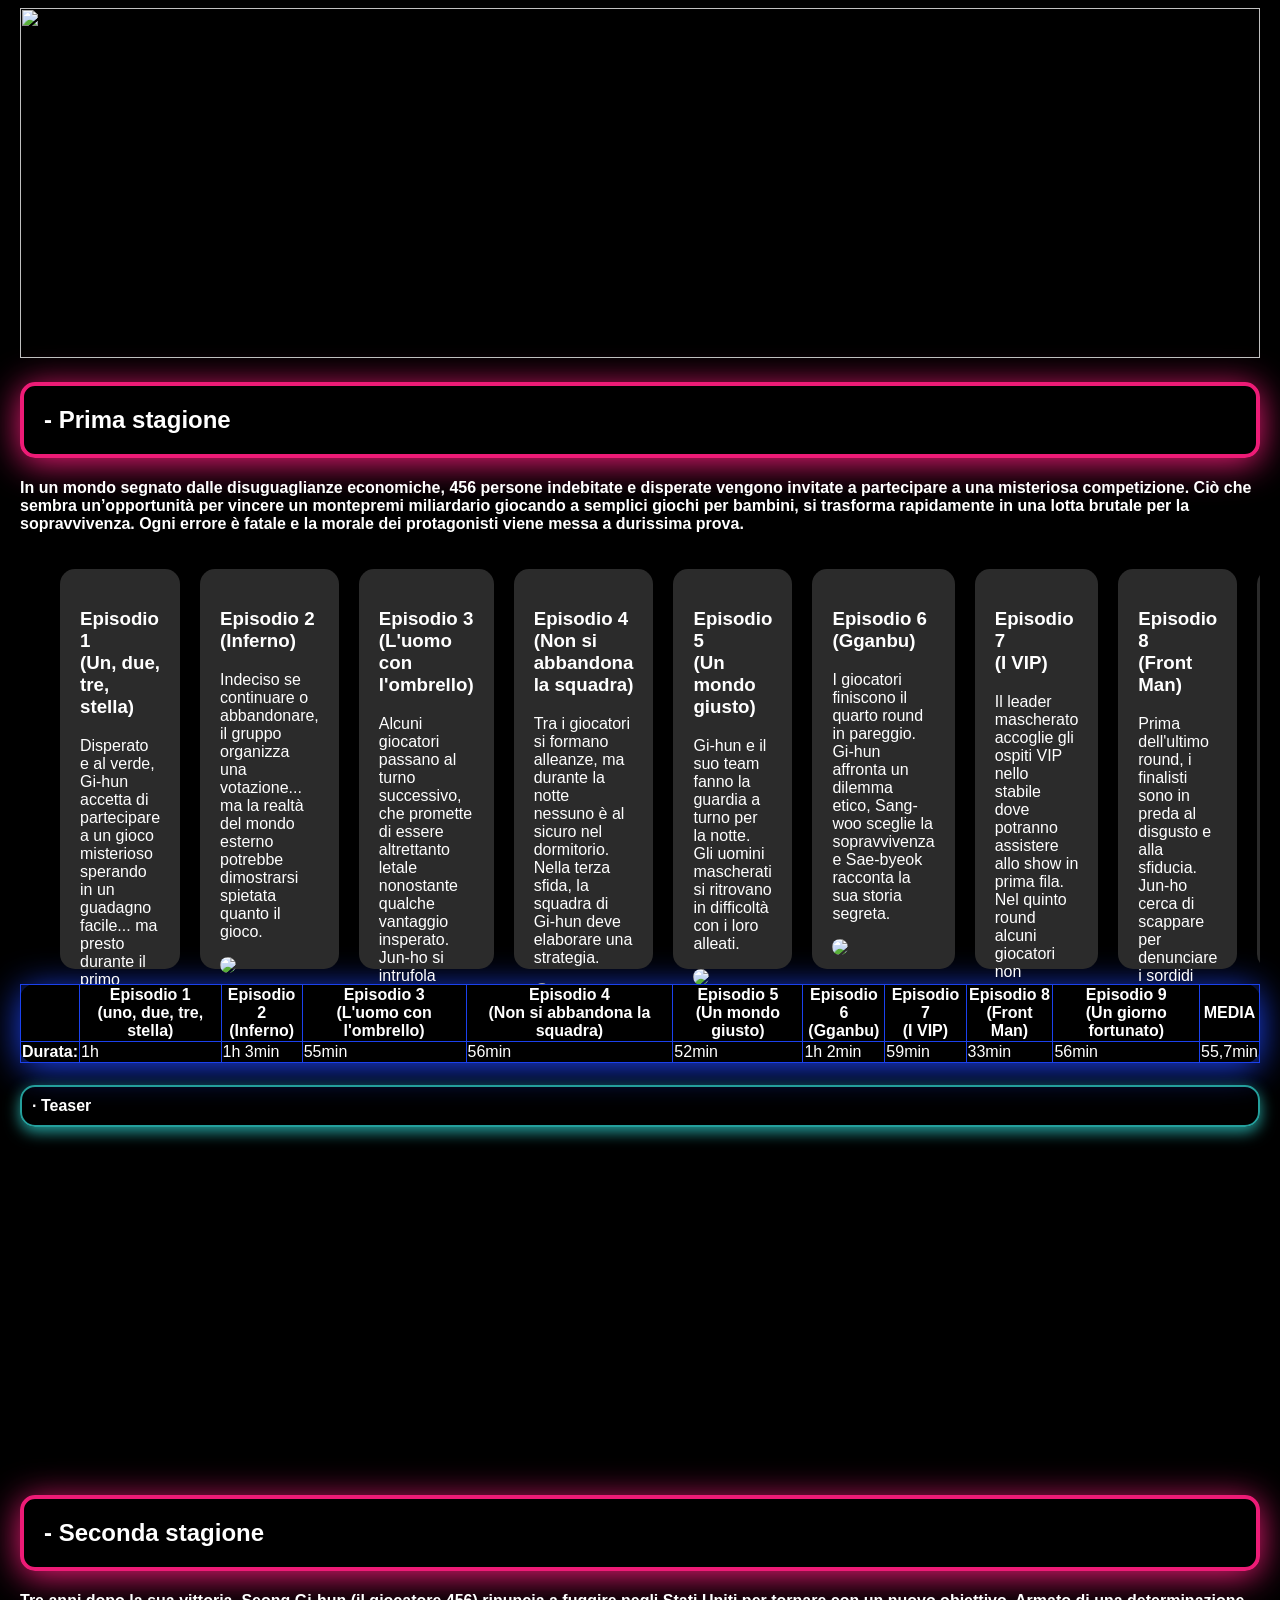
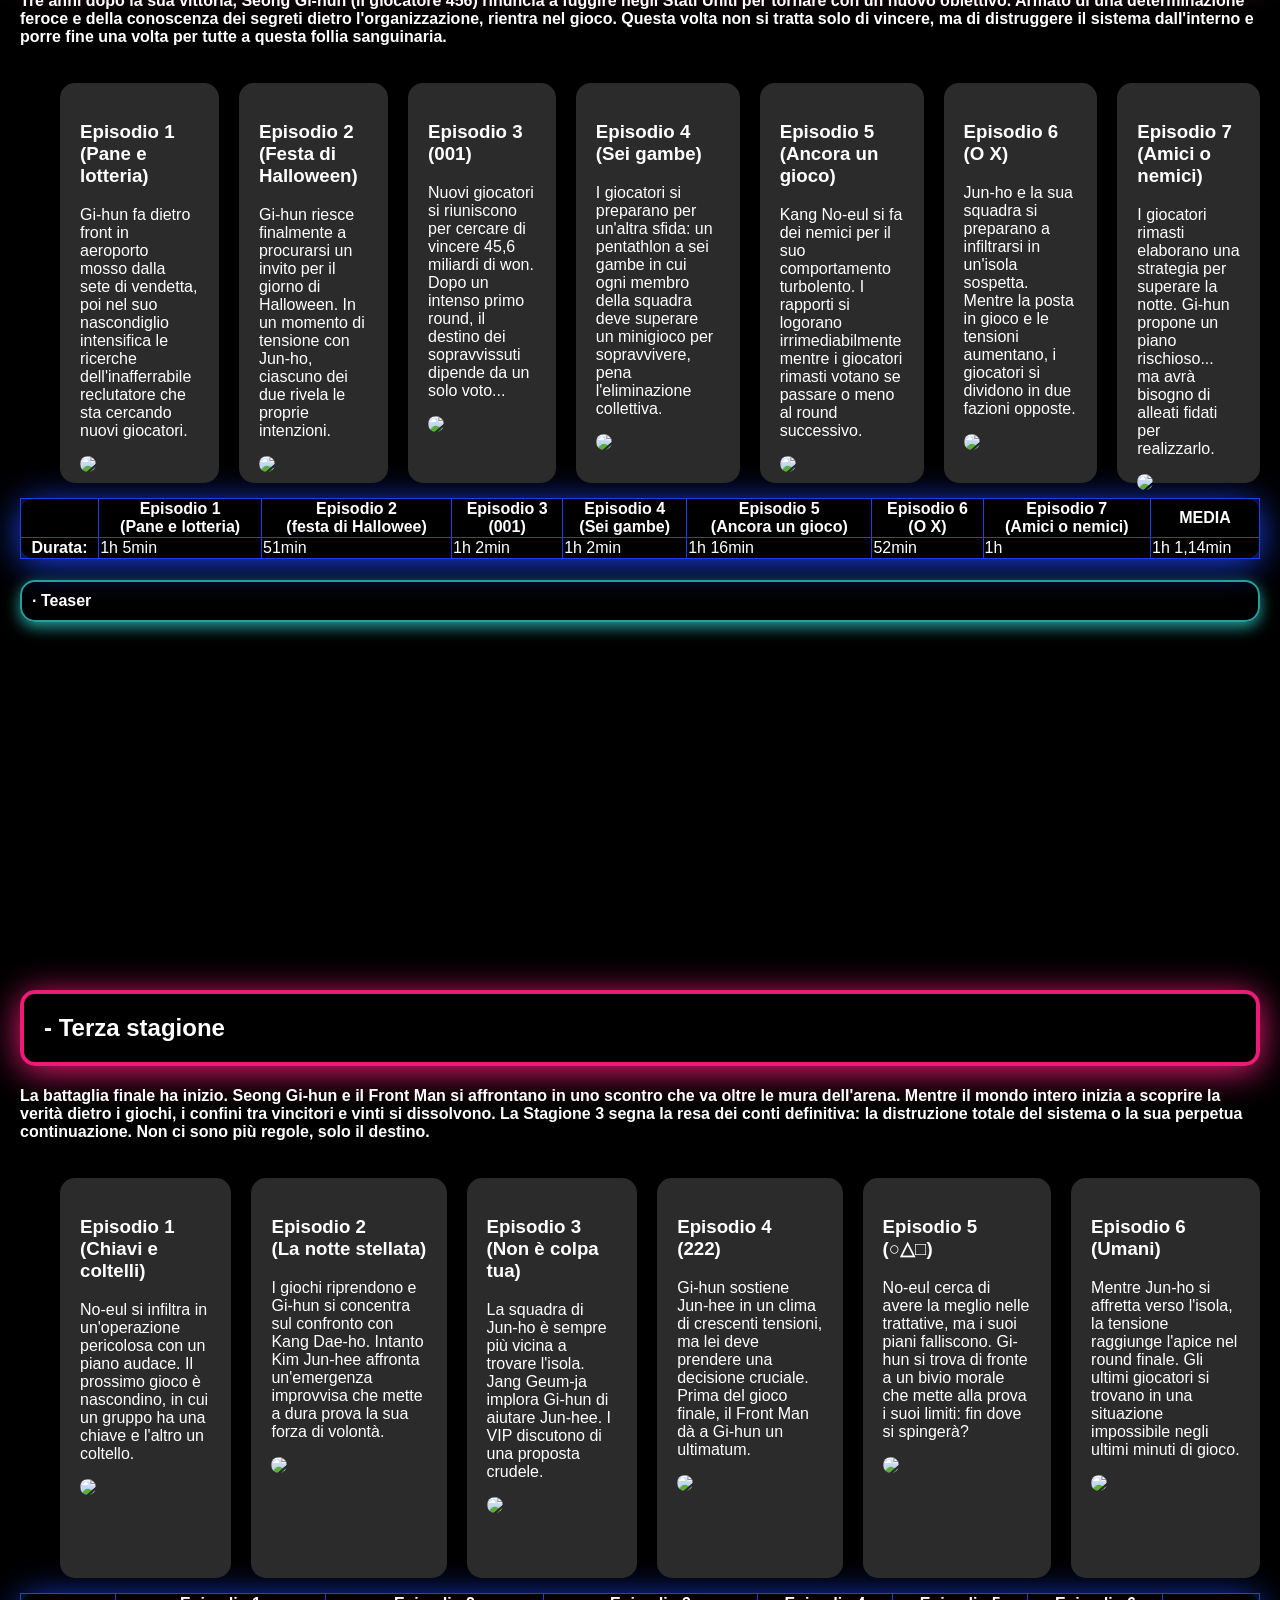
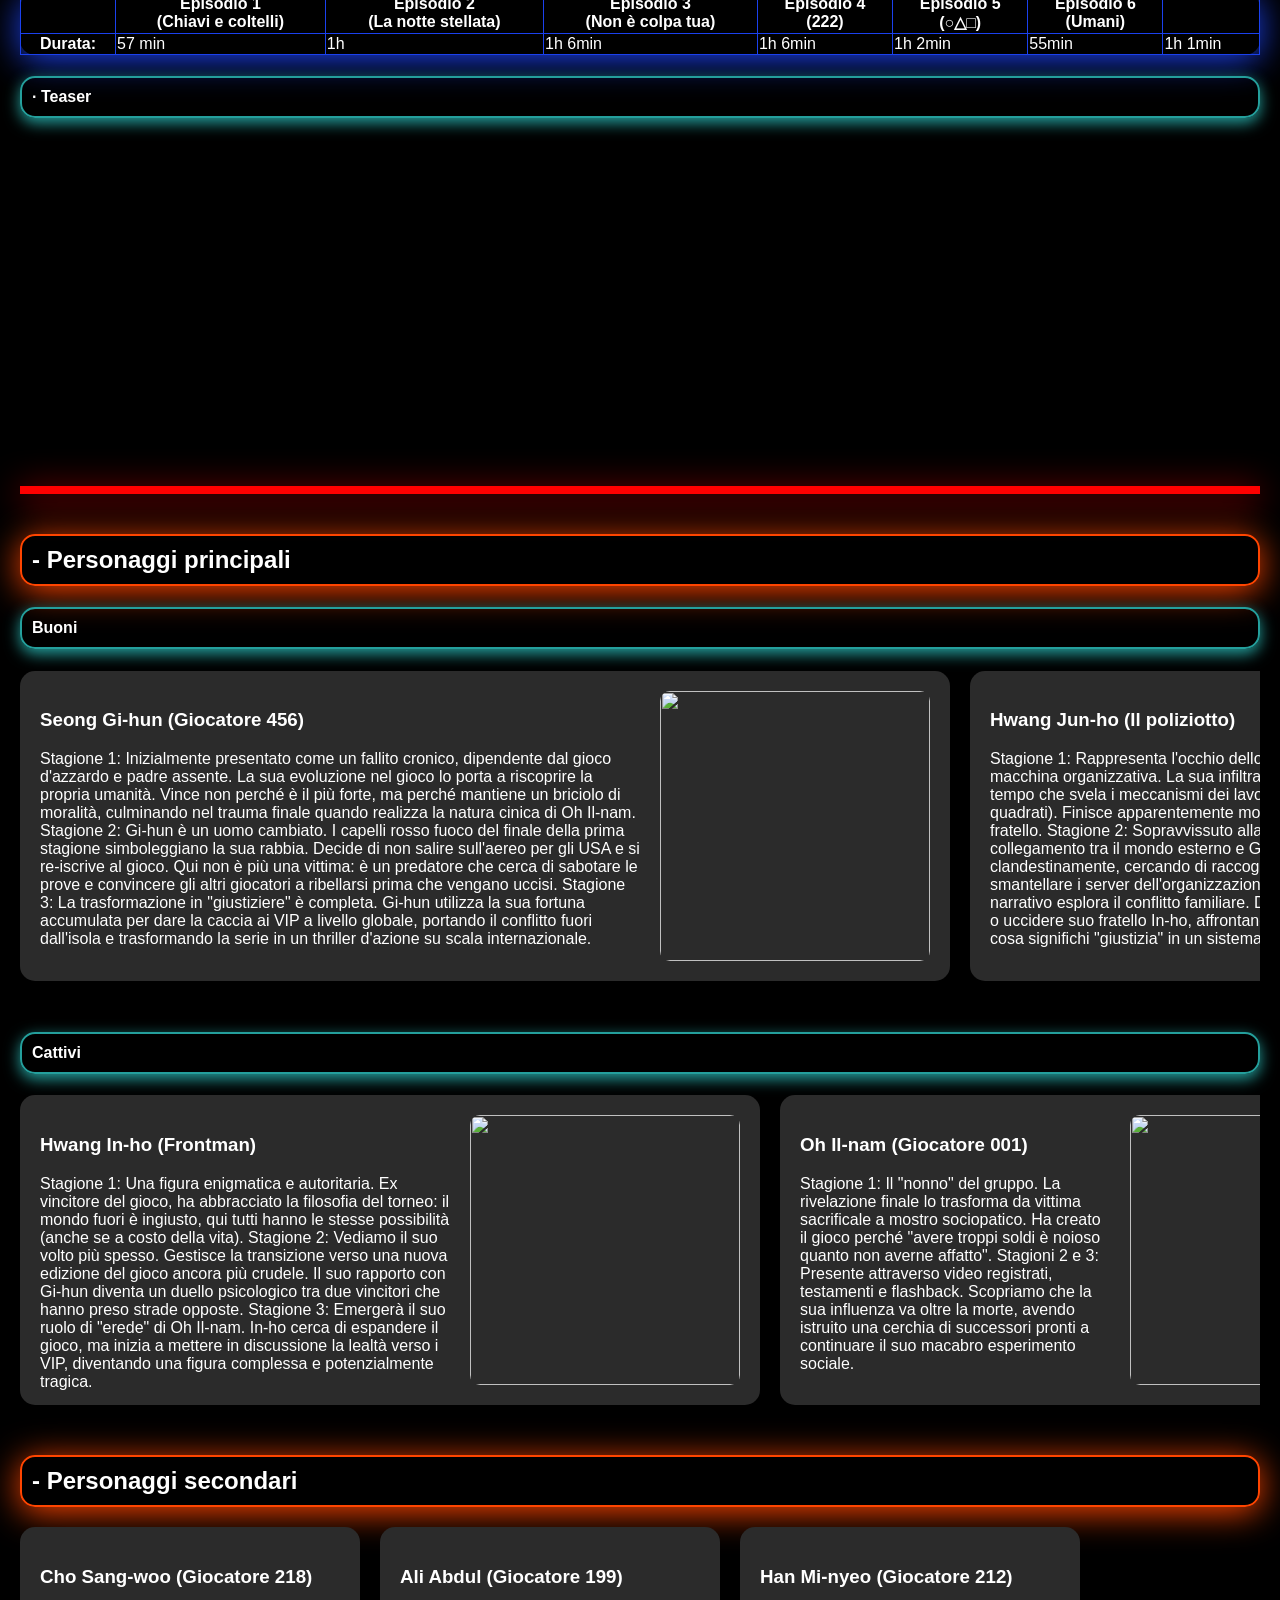
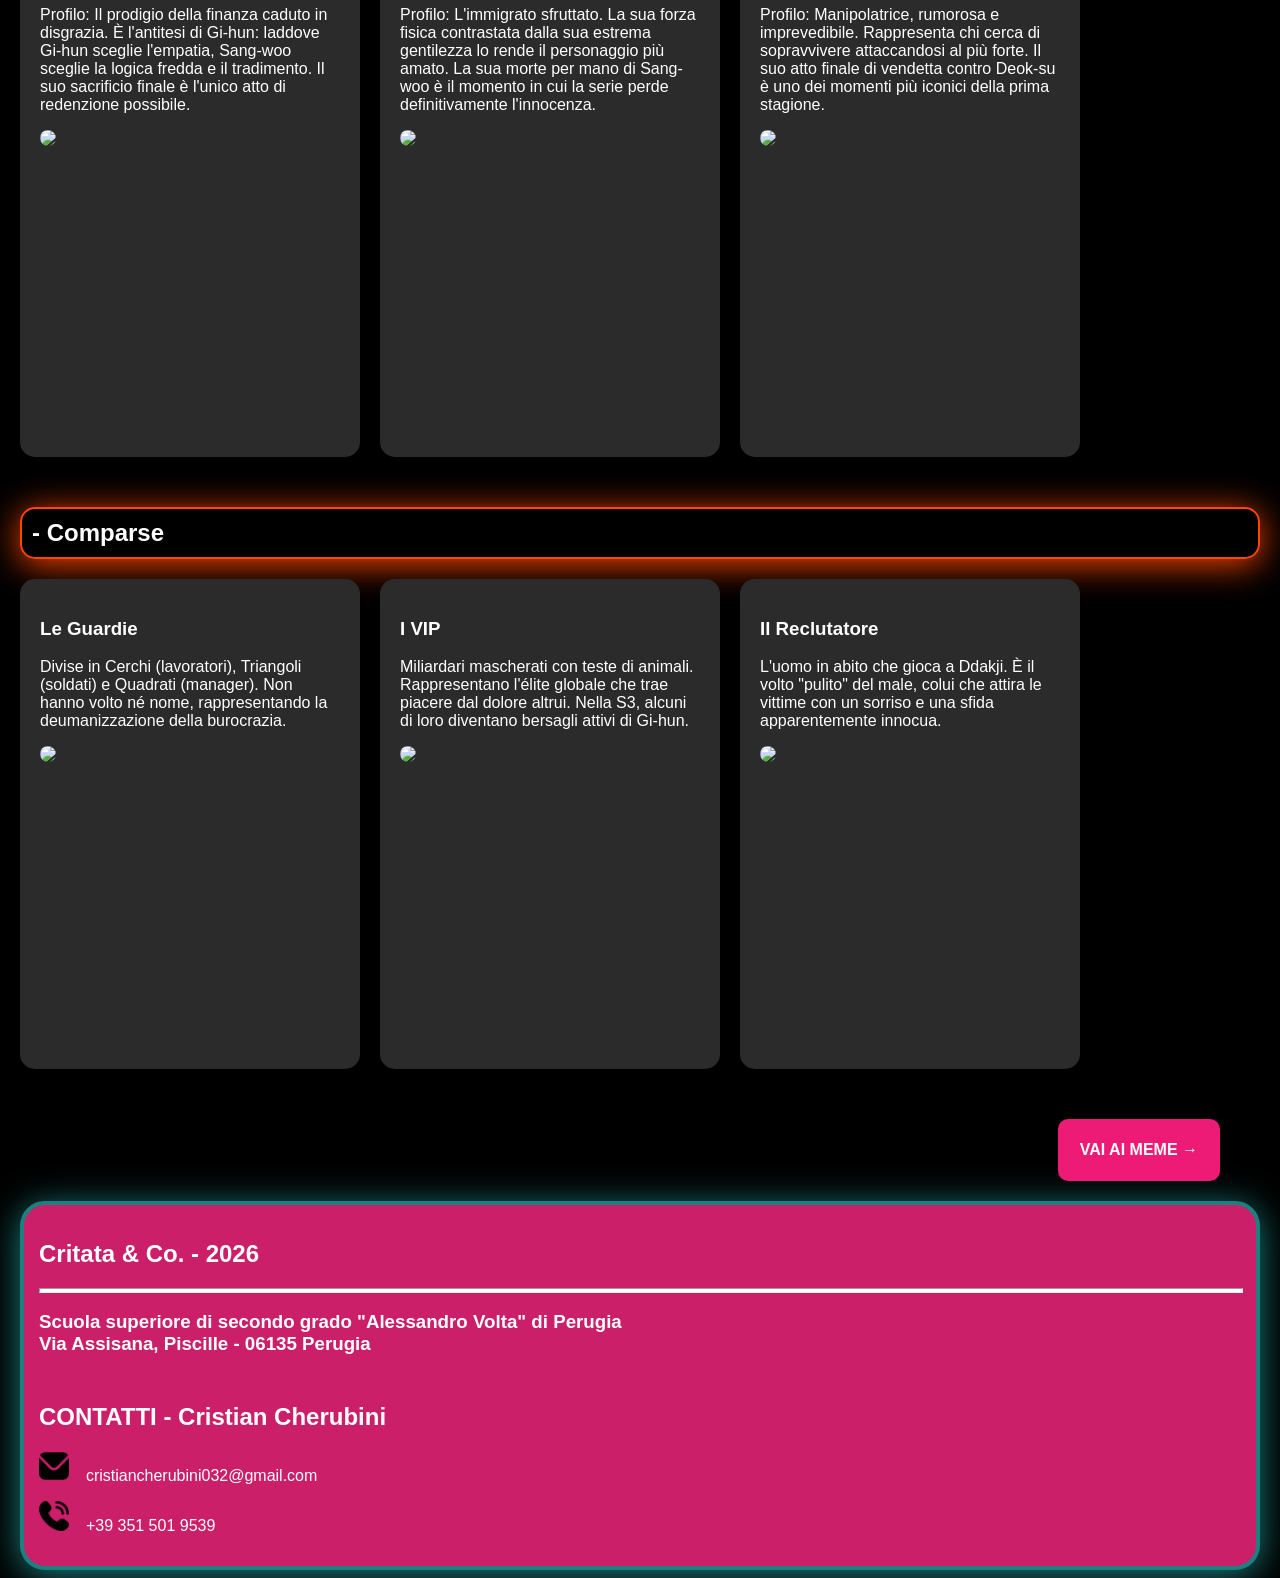
==== commit 19bbe7c9: "update 13" ====
--- a/index.html
+++ b/index.html
@@ -82,6 +82,38 @@
                 </singolo-episodio>
             </episodi>
             
+            <table>
+
+                <tr>
+                    <th></th>
+                    <th>Episodio 1<br> (uno, due, tre, stella)</th>
+                    <th>Episodio 2<br> (Inferno)</th>
+                    <th>Episodio 3<br> (L'uomo con l'ombrello)</th>
+                    <th>Episodio 4<br> (Non si abbandona la squadra)</th>
+                    <th>Episodio 5<br> (Un mondo giusto)</th>
+                    <th>Episodio 6<br> (Gganbu)</th>
+                    <th>Episodio 7<br> (I VIP)</th>
+                    <th>Episodio 8<br> (Front Man)</th>
+                    <th>Episodio 9<br> (Un giorno fortunato)</th>
+                    <th>MEDIA</th>
+                </tr>
+
+                <tr>
+                    <th>Durata:</th>
+                    <td>1h</td>
+                    <td>1h 3min</td>
+                    <td>55min</td>
+                    <td>56min</td>
+                    <td>52min</td>
+                    <td>1h 2min</td>
+                    <td>59min</td>
+                    <td>33min</td>
+                    <td>56min</td>
+                    <td>55,7min</td>
+                </tr>
+
+            </table>
+
             <h4 class="teaser">
             ∙ Teaser</h4>
 
@@ -137,7 +169,7 @@
                 </singolo-episodio>
 
                 <singolo-episodio>
-                    <h3>Episodio 5 (Ancora un gioco)</h3>
+                    <h3>Episodio 5<br> (Ancora un gioco)</h3>
                     <p>Kang No-eul si fa dei nemici per il suo comportamento turbolento. I rapporti si logorano irrimediabilmente mentre i giocatori rimasti votano se passare o meno al round successivo.</p>
                     <img src="https://occ-0-4575-778.1.nflxso.net/dnm/api/v6/9pS1daC2n6UGc3dUogvWIPMR_OU/AAAABRdSowgBL_ZoSXByas9XOgL3iatAXAZlpvgf0MU3RK7qwEylxfFtBa1cLEkzfstbN4sqbNKkHalr9F0ikEYKhlWv88ihbtE6h6pBylvfkXhPGn8S6QVuEUeNn3oOdQ.webp?r=cae">
                 </singolo-episodio>
@@ -154,6 +186,34 @@
                     <img src="https://occ-0-4575-778.1.nflxso.net/dnm/api/v6/9pS1daC2n6UGc3dUogvWIPMR_OU/AAAABdLJUH51IhocHE9zd9Ez1wXmRdA4x0lka6zU9xyBpRrnEi4BCM1uBKWncKJC7Jq30xTJMQdYoNvg2KEKftvNCXa3vn1DCVPDIk3UQ8JzBgiIYt03AnQtMAhrrDna1Q.webp?r=192">
                 </singolo-episodio>
             </episodi>
+
+            <table>
+
+                <tr>
+                    <th></th>
+                    <th>Episodio 1<br> (Pane e lotteria)</th>
+                    <th>Episodio 2<br> (festa di Hallowee)</th>
+                    <th>Episodio 3<br> (001)</th>
+                    <th>Episodio 4<br> (Sei gambe)</th>
+                    <th>Episodio 5<br> (Ancora un gioco)</th>
+                    <th>Episodio 6<br> (O X)</th>
+                    <th>Episodio 7<br> (Amici o nemici)</th>
+                    <th>MEDIA</th>
+                </tr>
+
+                <tr>
+                    <th>Durata:</th>
+                    <td>1h 5min</td>
+                    <td>51min</td>
+                    <td>1h 2min</td>
+                    <td>1h 2min</td>
+                    <td>1h 16min</td>
+                    <td>52min</td>
+                    <td>1h</td>
+                    <td>1h 1,14min</td>
+                </tr>
+
+            </table>
 
             <h4 class="teaser">
             ∙ Teaser</h4>
@@ -237,6 +297,32 @@
                 </singolo-episodio>
             </episodi>
 
+            <table>
+
+                <tr>
+                    <th></th>
+                    <th>Episodio 1<br> (Chiavi e coltelli)</th>
+                    <th>Episodio 2<br> (La notte stellata)</th>
+                    <th>Episodio 3<br> (Non è colpa tua)</th>
+                    <th>Episodio 4<br> (222)</th>
+                    <th>Episodio 5<br> (○△□)</th>
+                    <th>Episodio 6<br> (Umani)</th>
+
+                </tr>
+
+                <tr>
+                    <th>Durata:</th>
+                    <td>57 min</td>
+                    <td>1h</td>
+                    <td>1h 6min</td>
+                    <td>1h 6min</td>
+                    <td>1h 2min</td>
+                    <td>55min</td>
+                    <td>1h 1min</td>
+                </tr>
+
+            </table>
+
             <h4 class="teaser">
             ∙ Teaser</h4>
 
@@ -414,30 +500,25 @@
     </sezione-link-memes>
 
     <Banner-finale>
-
         <informazioni-azienda>
-
-                <h2>Critata & Co. - 2026</h2>
-                <hr style="width: 100%; height: 3px; background-color: rgb(255, 255, 255);">
-                <h3>Scuola superiore di secondo grado "Alessandro Volta" di Perugia <br>Via Assisana, Piscille - 06135 Perugia</h3>
-
-                <h2><br>CONTATTI - Cristian Cherubini</h2>
-
-                <contatti>
-
-                    <contatto>
-                        <p><a href="Spoiler warning.html" class="bottone-warning"><img src="resources/envelope.png"></a> &ensp; cristiancherubini032@gmail.com</p>
-
-                    </contatto>
-
-                    <contatto>
-                        <p><a href="Spoiler warning.html" class="bottone-warning"></a><img src="resources/phone-call.png"></a> &ensp; +39 351 501 9539</p>
-
-                    </contatto>
-
-                </contatti>
-
-            </informazioni-azienda>
+            <h2>Critata & Co. - 2026</h2>
+            <hr style="width: 100%; height: 3px; background-color: rgb(255, 255, 255);">
+            <h3>Scuola superiore di secondo grado "Alessandro Volta" di Perugia <br>Via Assisana, Piscille - 06135 Perugia</h3>
+
+            <h2><br>CONTATTI - Cristian Cherubini</h2>
+            <contatti>
+                <contatto>
+                    <p><a href="Spoiler warning.html" class="bottone-warning"><img src="resources/envelope.png"></a> &ensp; cristiancherubini032@gmail.com</p>
+
+                </contatto>
+                <contatto>
+                    <p><a href="Spoiler warning.html" class="bottone-warning"><img src="resources/phone-call.png"></a> &ensp; +39 351 501 9539</p>
+
+                </contatto>
+
+            </contatti>
+
+        </informazioni-azienda>
 
     </Banner-finale>
            
--- a/style.css
+++ b/style.css
@@ -124,6 +124,21 @@
         box-shadow: 0px 5px 55px rgb(237, 27, 118)
     }
 
+    table {
+        width: 100%;
+        
+
+        border: 2px solid #1b41ed;
+        box-shadow: 0px 5px 35px rgb(27, 65, 237);
+        border-radius: 15px;
+    }
+
+    table, th, td {
+        
+        border: 1px solid #1b41ed;
+        border-collapse: collapse;
+    }
+
     teaser {
         gap: 20px; 
         display: flex; 
@@ -230,13 +245,26 @@
 
     /* Meme */
 
+    .titolo-meme {
+        border: 4px solid #ed1b76; 
+        box-shadow: 0px 5px 25px rgb(237, 27, 118); 
+        padding: 20px; 
+        border-radius: 15px; 
+
+        margin-top: 25px; 
+        margin-bottom: 25px;
+    }
+
     meme {
         background-color: #2b2b2b; 
         padding: 20px; 
         border-radius: 15px;
         margin-bottom: 15px;
-        width: auto;
+        width: 676767px;
         max-height: auto;
+    }
+    meme iframe {
+        border-radius: 10px;
     }
     meme img {
         border-radius: 10px;
@@ -244,12 +272,25 @@
         max-height: 450px;
     }
 
+    .video-meme-completo {
+        border-radius: 10px;
+        width: 100%;
+        height: 400px;
+    }
+
 /* - - - - - - - - - - - - - - - - - - - - - - - - - - - - - - - - - - - - - - - - - - - - - - - - - - - - - - - - - - - /*
 
     /* Banner finale */
 
     informazioni-azienda {
-        background-color: #cc1f6a; height: auto; width: auto; display:block; padding: 15px; border-radius: 25px; border: 4px solid #1b807f;
+        background-color: #cc1f6a; 
+        height: auto; 
+        width: auto; 
+        display:block; 
+        padding: 15px; 
+        border-radius: 25px; 
+        border: 4px solid #1b807f;
+        box-shadow: 0px 5px 35px rgb(27, 128, 127)
     }
     contatto img {
         width: 30px; 
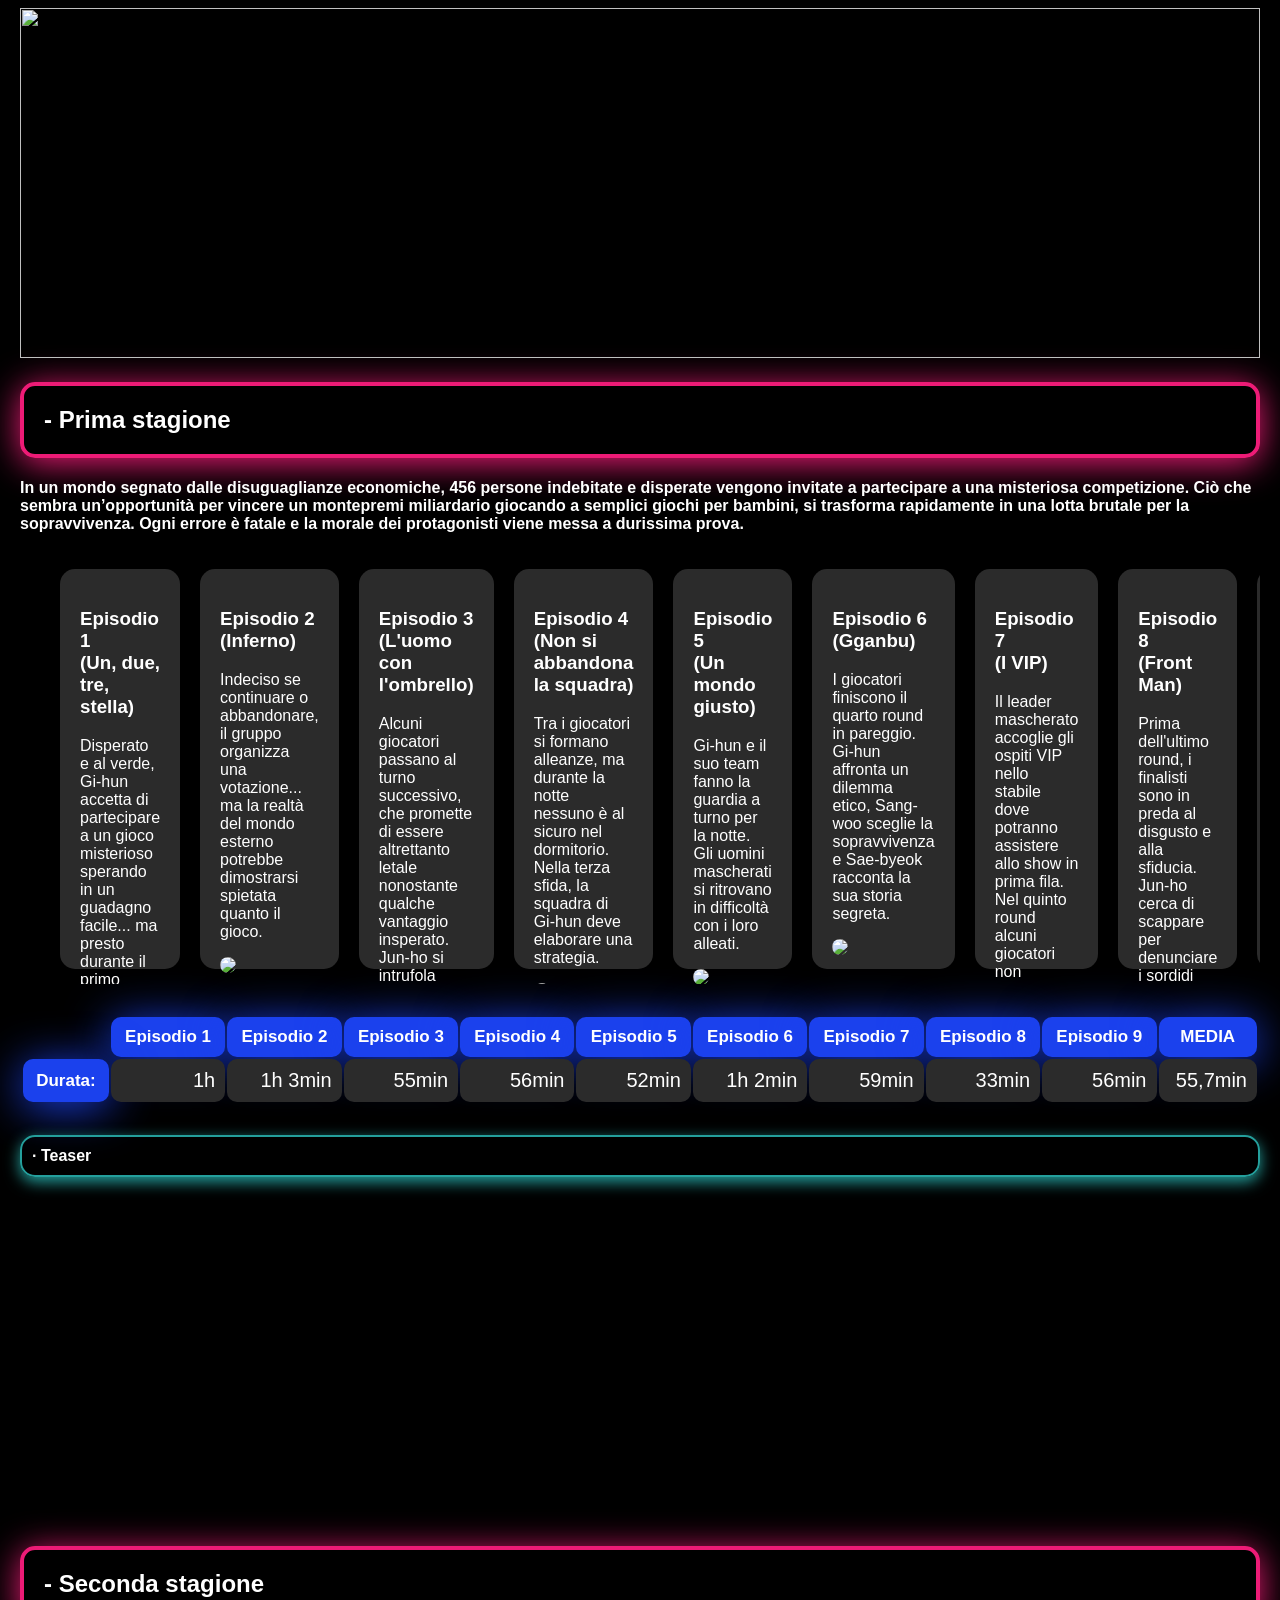
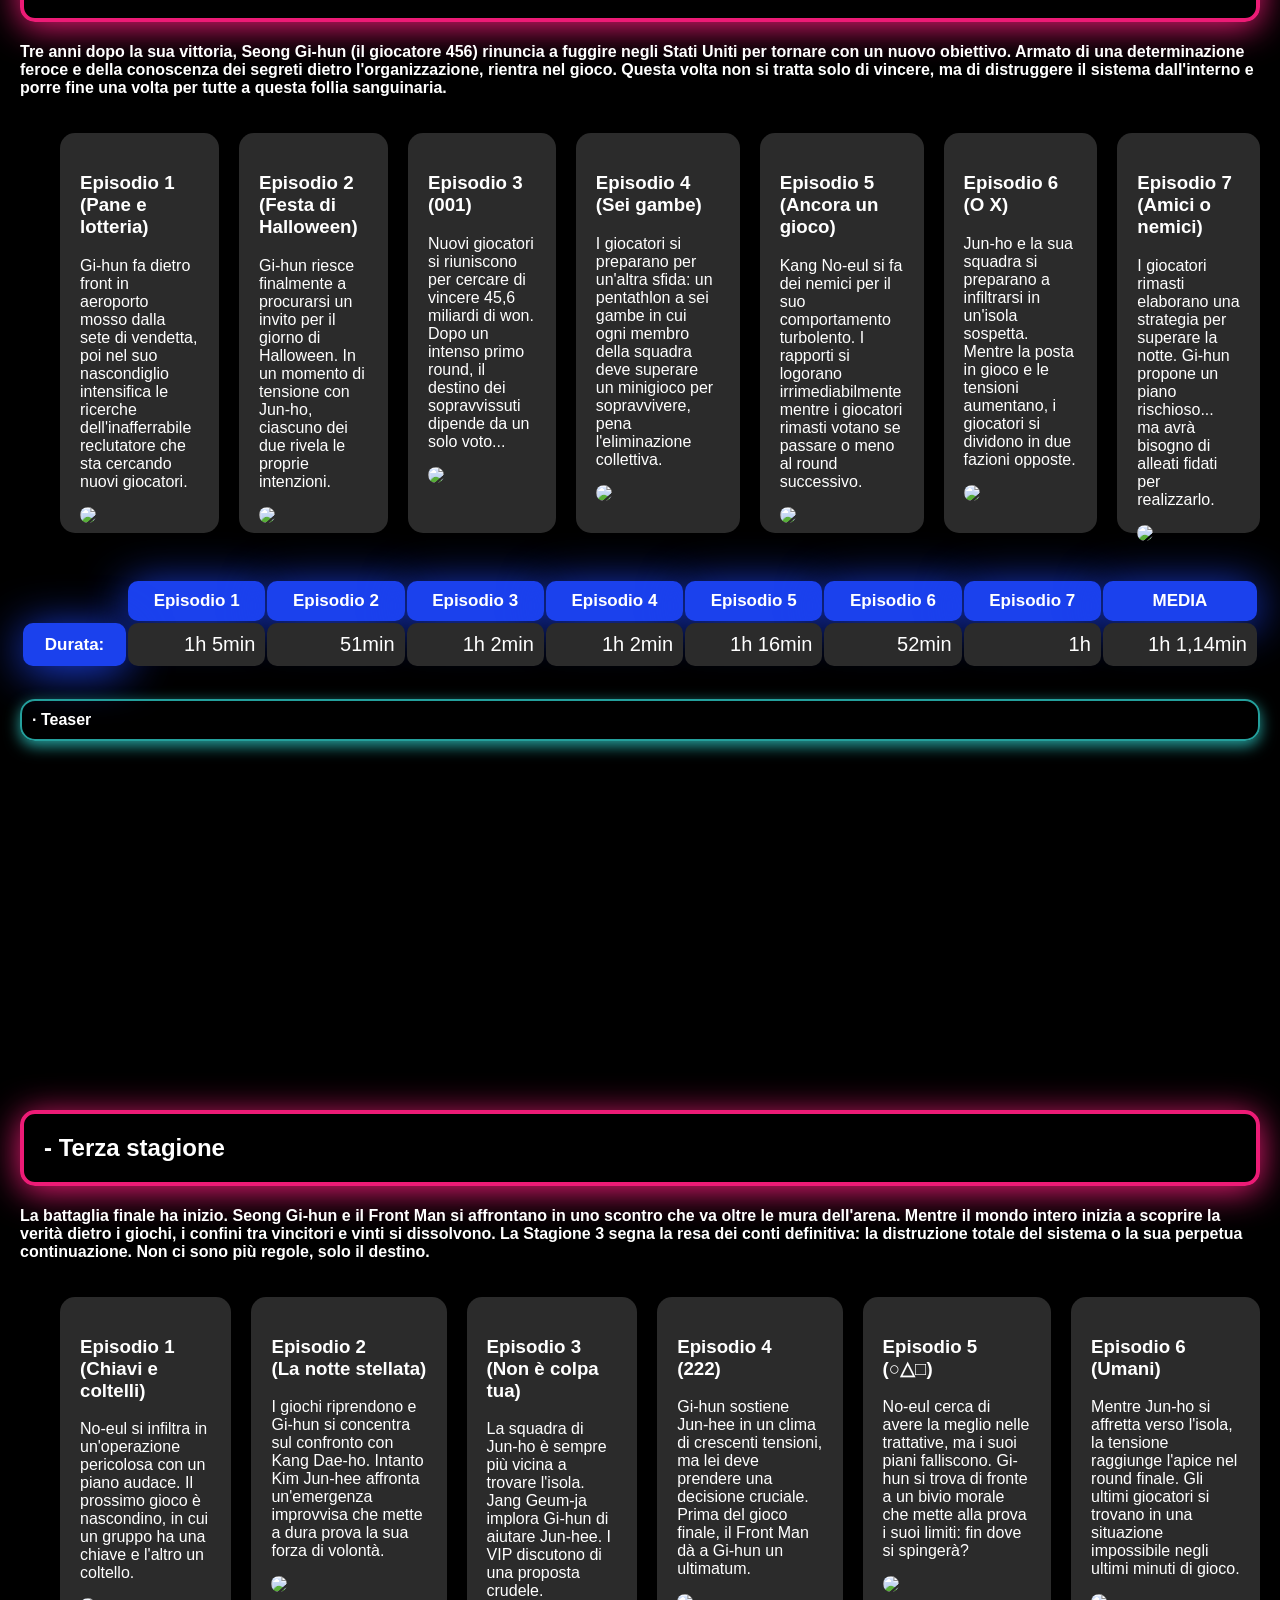
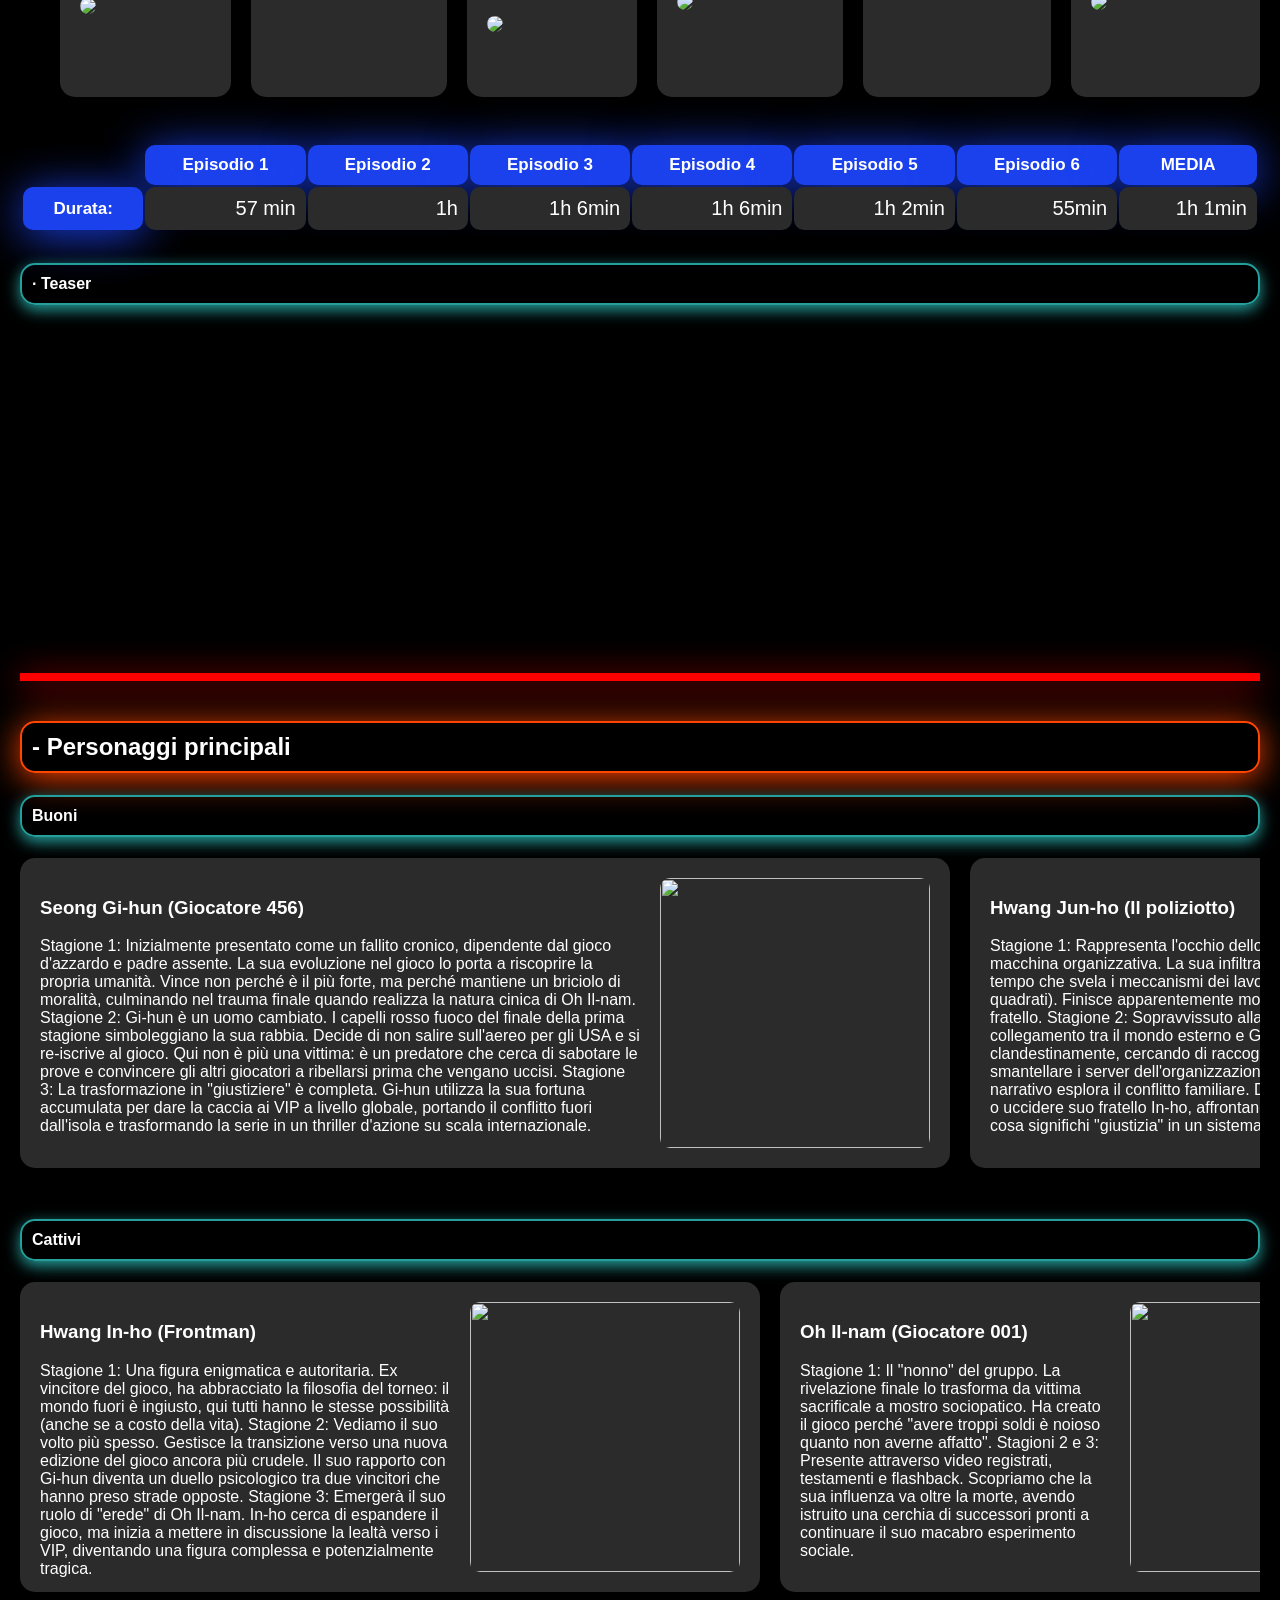
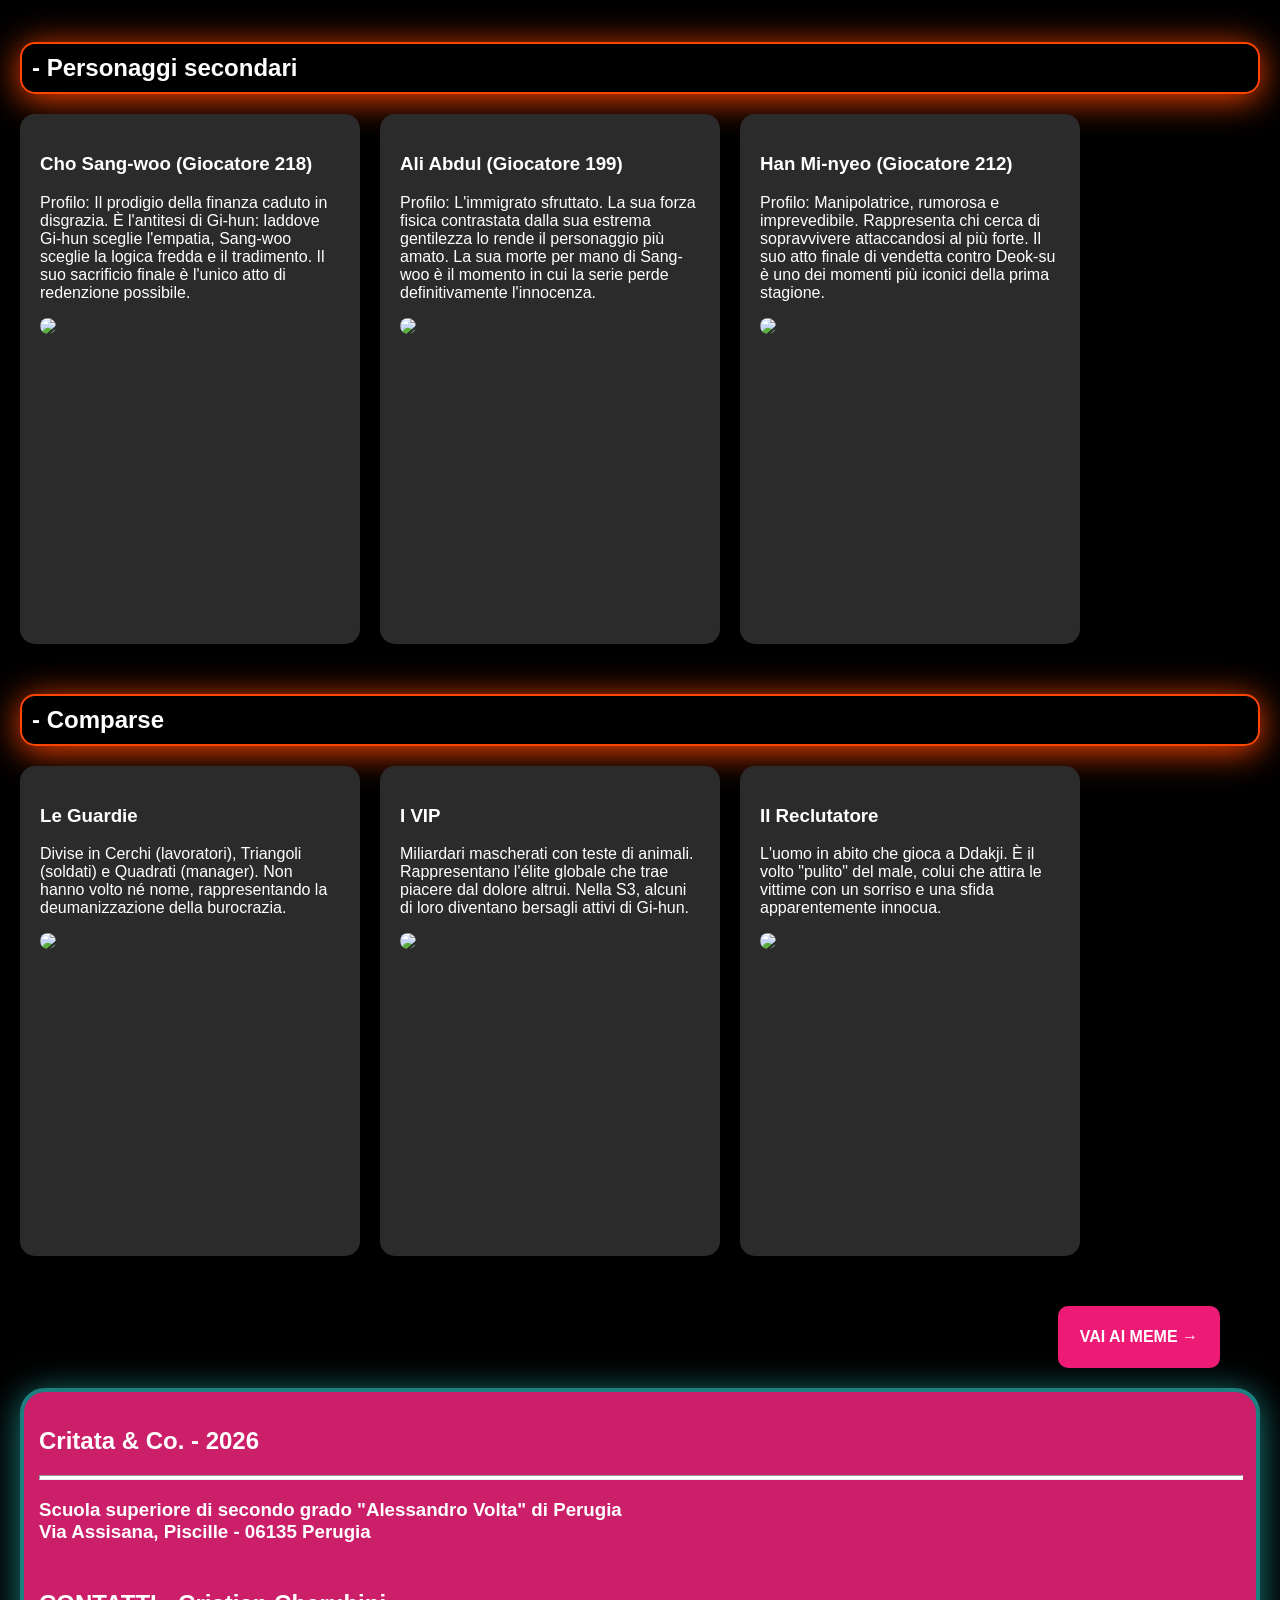
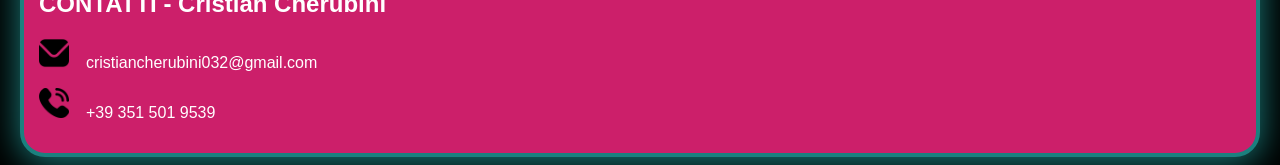
==== commit f9cd23af: "update 14" ====
--- a/index.html
+++ b/index.html
@@ -85,16 +85,16 @@
             <table>
 
                 <tr>
-                    <th></th>
-                    <th>Episodio 1<br> (uno, due, tre, stella)</th>
-                    <th>Episodio 2<br> (Inferno)</th>
-                    <th>Episodio 3<br> (L'uomo con l'ombrello)</th>
-                    <th>Episodio 4<br> (Non si abbandona la squadra)</th>
-                    <th>Episodio 5<br> (Un mondo giusto)</th>
-                    <th>Episodio 6<br> (Gganbu)</th>
-                    <th>Episodio 7<br> (I VIP)</th>
-                    <th>Episodio 8<br> (Front Man)</th>
-                    <th>Episodio 9<br> (Un giorno fortunato)</th>
+                    <th style="visibility: hidden"></th>
+                    <th>Episodio 1</th>
+                    <th>Episodio 2</th>
+                    <th>Episodio 3</th>
+                    <th>Episodio 4</th>
+                    <th>Episodio 5</th>
+                    <th>Episodio 6</th>
+                    <th>Episodio 7</th>
+                    <th>Episodio 8</th>
+                    <th>Episodio 9</th>
                     <th>MEDIA</th>
                 </tr>
 
@@ -190,14 +190,14 @@
             <table>
 
                 <tr>
-                    <th></th>
-                    <th>Episodio 1<br> (Pane e lotteria)</th>
-                    <th>Episodio 2<br> (festa di Hallowee)</th>
-                    <th>Episodio 3<br> (001)</th>
-                    <th>Episodio 4<br> (Sei gambe)</th>
-                    <th>Episodio 5<br> (Ancora un gioco)</th>
-                    <th>Episodio 6<br> (O X)</th>
-                    <th>Episodio 7<br> (Amici o nemici)</th>
+                    <th style="visibility: hidden"></th>
+                    <th>Episodio 1</th>
+                    <th>Episodio 2</th>
+                    <th>Episodio 3</th>
+                    <th>Episodio 4</th>
+                    <th>Episodio 5</th>
+                    <th>Episodio 6</th>
+                    <th>Episodio 7</th>
                     <th>MEDIA</th>
                 </tr>
 
@@ -300,13 +300,14 @@
             <table>
 
                 <tr>
-                    <th></th>
-                    <th>Episodio 1<br> (Chiavi e coltelli)</th>
-                    <th>Episodio 2<br> (La notte stellata)</th>
-                    <th>Episodio 3<br> (Non è colpa tua)</th>
-                    <th>Episodio 4<br> (222)</th>
-                    <th>Episodio 5<br> (○△□)</th>
-                    <th>Episodio 6<br> (Umani)</th>
+                    <th style="visibility: hidden"></th>
+                    <th>Episodio 1</th>
+                    <th>Episodio 2</th>
+                    <th>Episodio 3</th>
+                    <th>Episodio 4</th>
+                    <th>Episodio 5</th>
+                    <th>Episodio 6</th>
+                    <th>MEDIA</th>
 
                 </tr>
 
--- a/style.css
+++ b/style.css
@@ -65,13 +65,11 @@
 
     /* Nascondi scrollbar orizzontale */
 
-    body::-webkit-scrollbar {
-        display: none;
-    }
-    body {
-        -ms-overflow-style: none;
-        scrollbar-width: none; 
-    }
+    html {
+        scrollbar-color: #ed1b76 #249f9c; 
+        scrollbar-width: thin; /* Rende la scrollbar più sottile */
+    }
+
 
 /* - - - - - - - - - - - - - - - - - - - - - - - - - - - - - - - - - - - - - - - - - - - - - - - - - - - - - - - - - - - /*
 
@@ -124,20 +122,34 @@
         box-shadow: 0px 5px 55px rgb(237, 27, 118)
     }
 
+
     table {
         width: 100%;
+        margin-top: 30px;
+        margin-bottom: 30px;
+        border-radius: 15px;
+        border: 1px solid #000000;
         
-
-        border: 2px solid #1b41ed;
-        box-shadow: 0px 5px 35px rgb(27, 65, 237);
-        border-radius: 15px;
-    }
-
-    table, th, td {
-        
-        border: 1px solid #1b41ed;
-        border-collapse: collapse;
-    }
+    }
+    th {
+        background-color: #1b41ed;
+        box-shadow: 0px 5px 45px rgb(27, 65, 237);
+        padding: 10px;
+        width: auto;
+        font-size: 17px;
+        padding: 10px;
+        border-radius: 10px;
+    }
+    td {
+        background-color: #2b2b2b;
+        color: white;
+        padding: 10px;
+        text-align: right;
+        font-size: 20px;
+        padding: 10px;
+        border-radius: 10px;
+    }
+
 
     teaser {
         gap: 20px; 
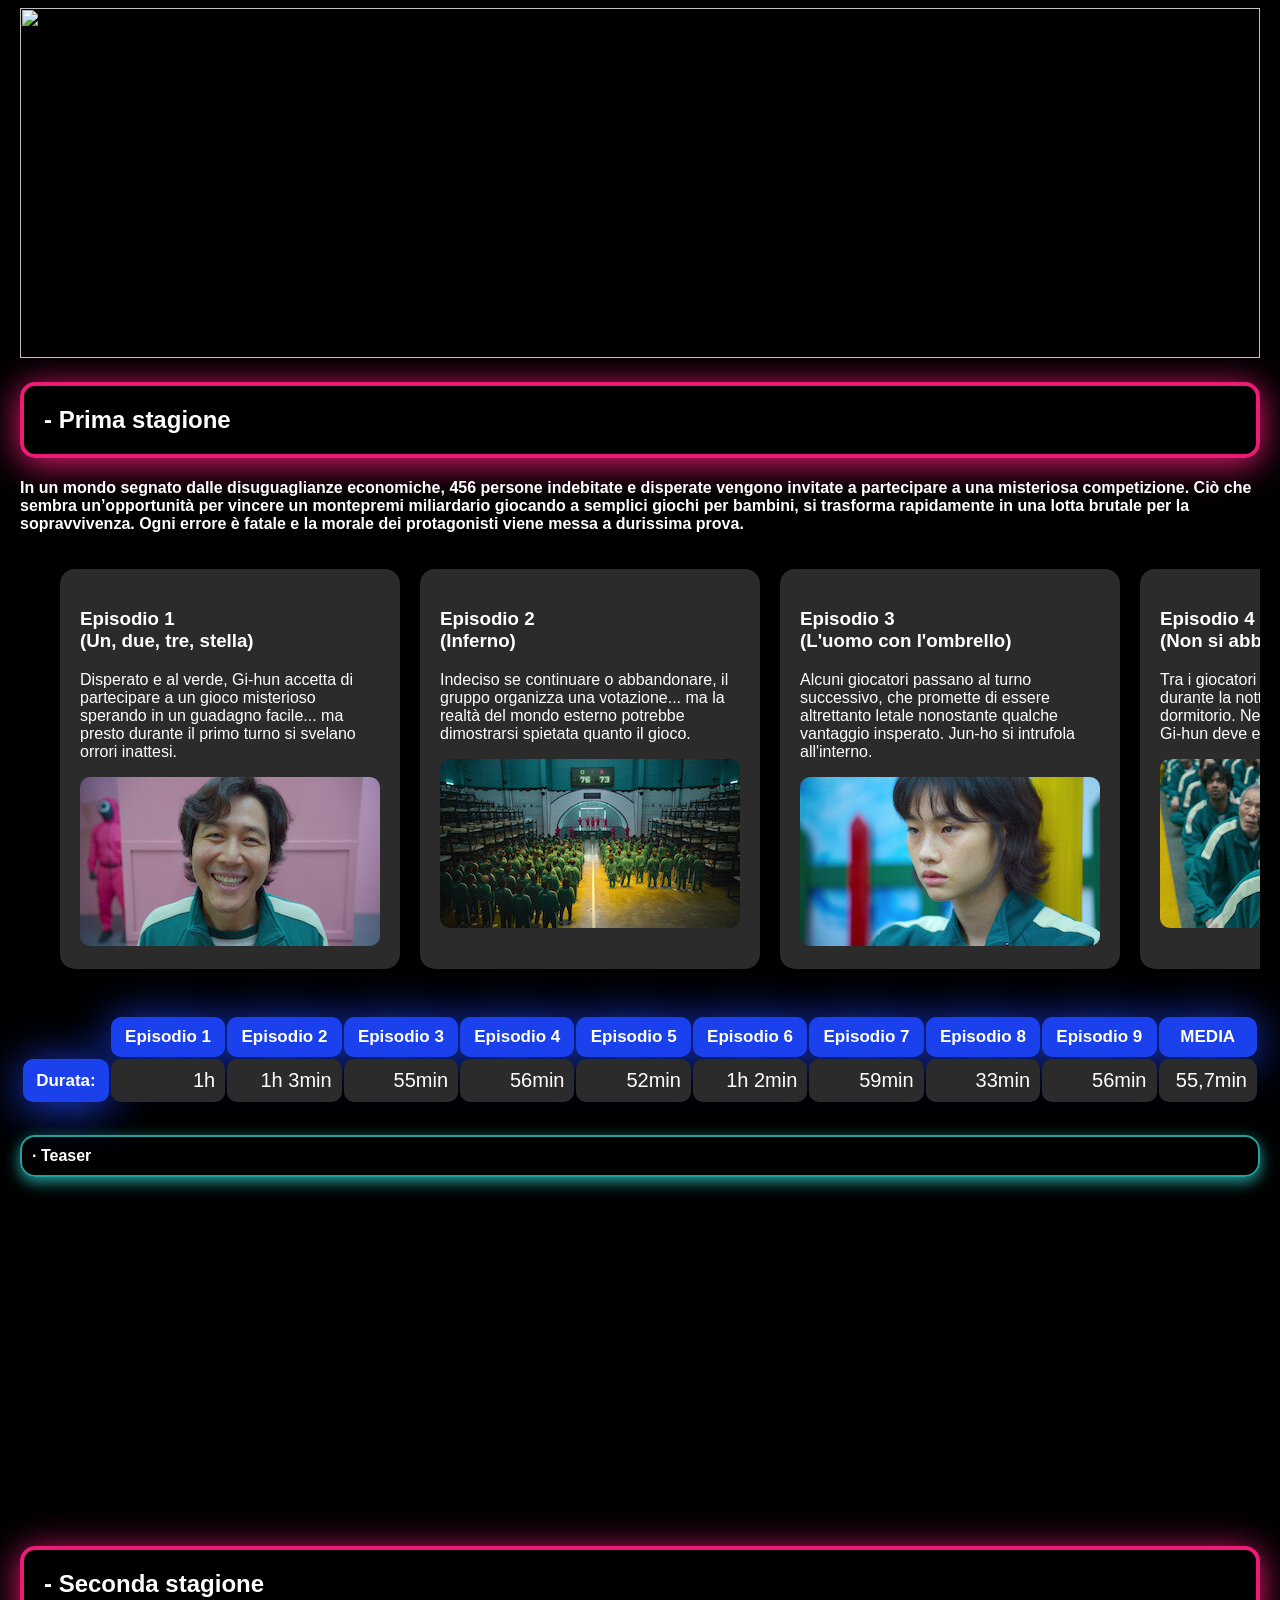
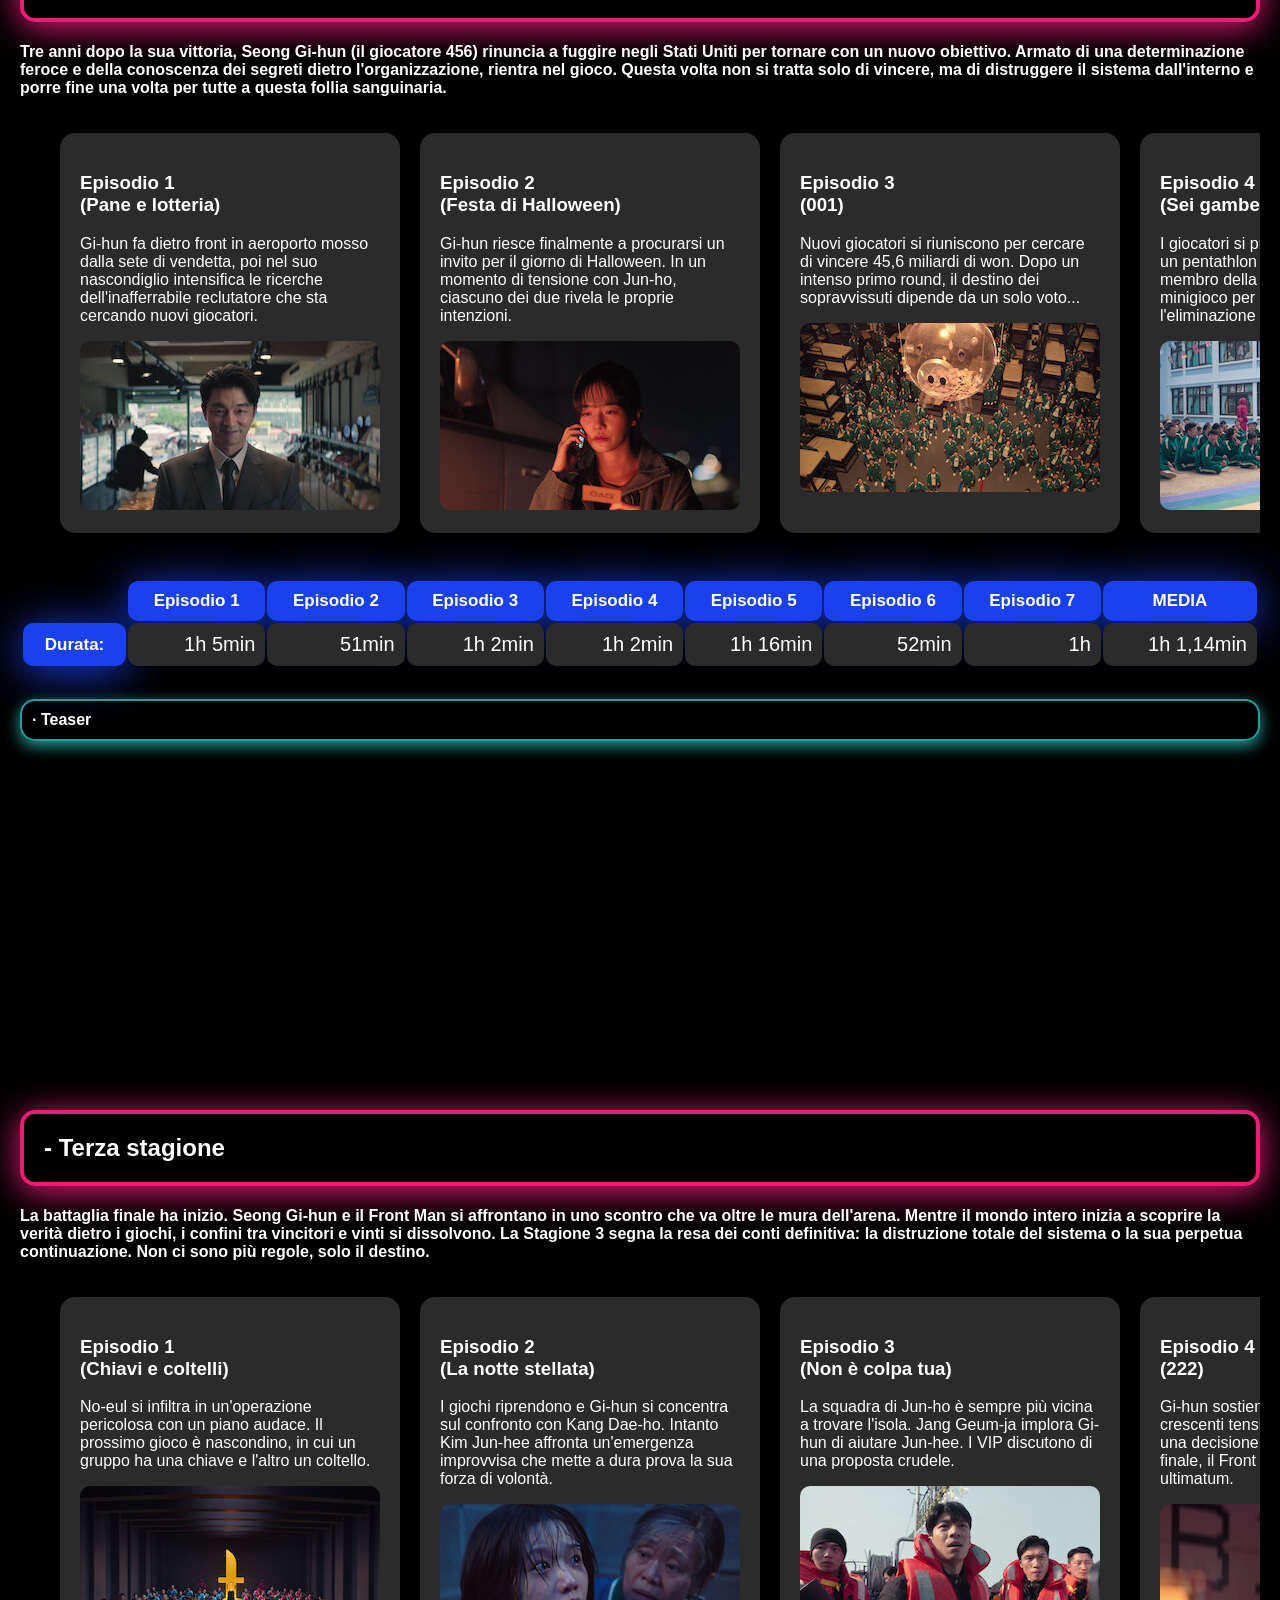
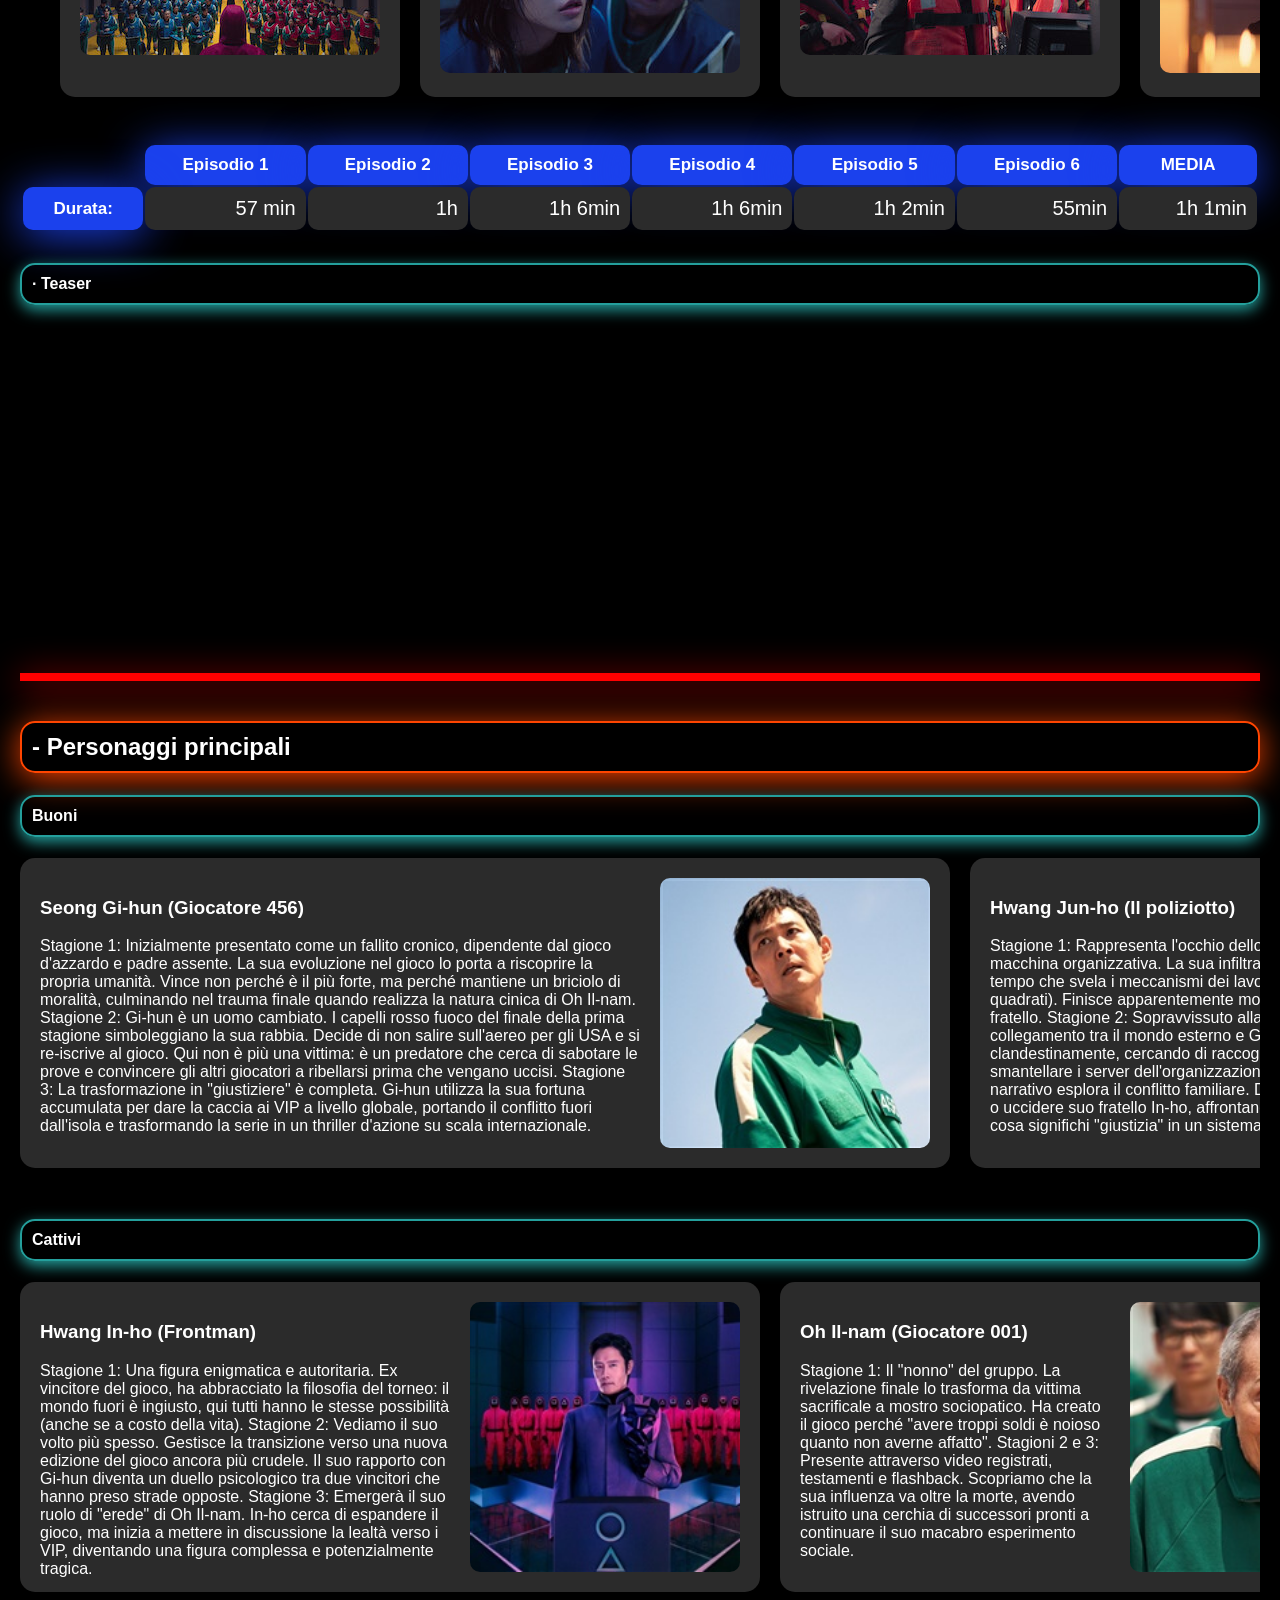
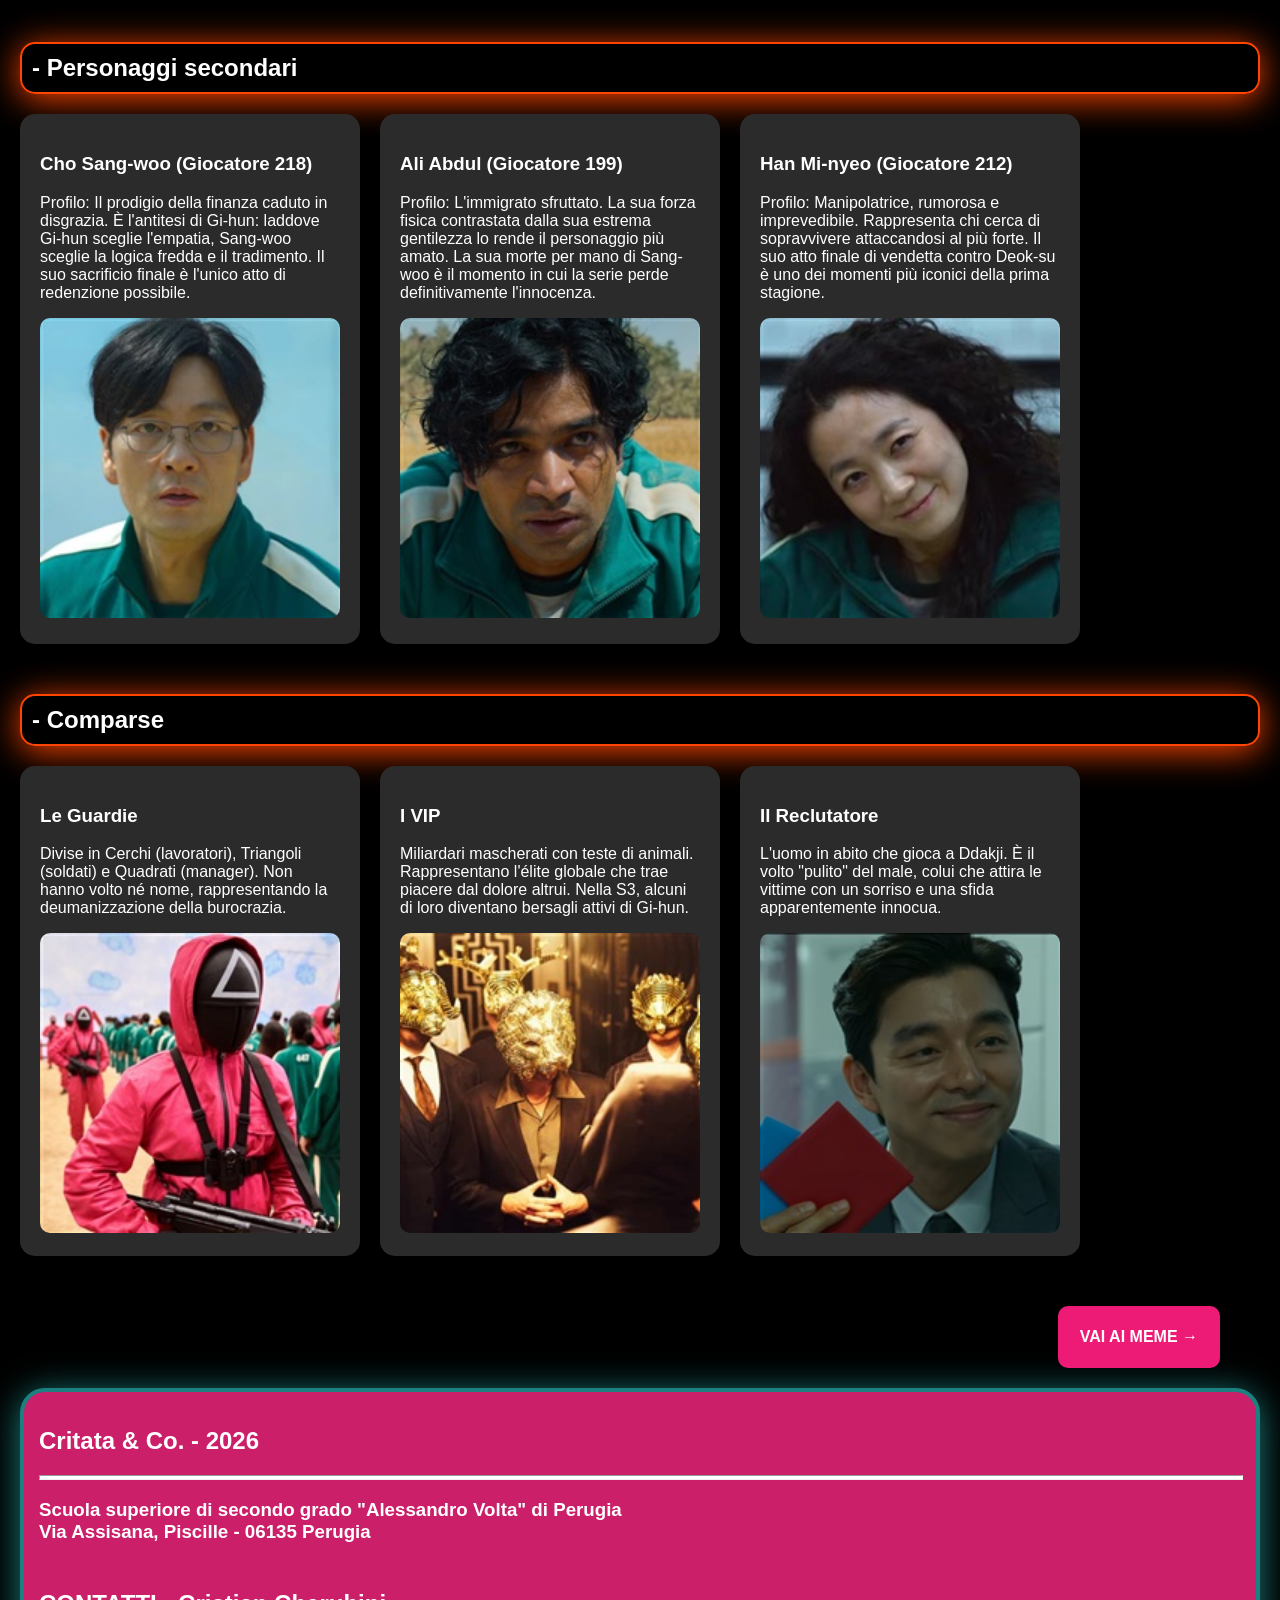
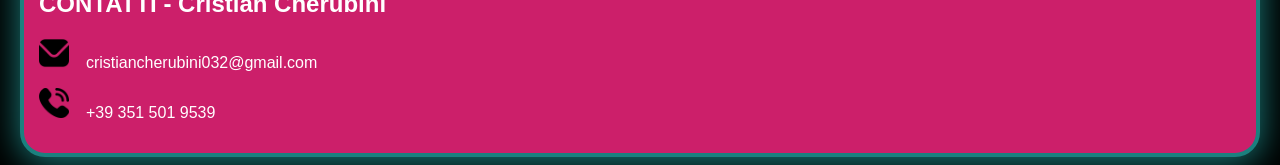
==== commit e9866cf8: "update 17" ====
--- a/index.html
+++ b/index.html
@@ -10,7 +10,7 @@
 
 <body>
     <audio autoplay loop>
-        <source src="resources/Joo Won - Fly Me To The Moon I Squid Game Version LyricsFilm.mp3" type="audio/mpeg">
+        <source src="resources/Soundtrak/ Won - Fly Me To The Moon I Squid Game Version LyricsFilm.mp3" type="audio/mpeg">
     </audio>
 
     <introdizione>
@@ -30,55 +30,55 @@
                 <singolo-episodio style="margin-left: 40px;">
                     <h3>Episodio 1<br> (Un, due, tre, stella)</h3>
                     <p>Disperato e al verde, Gi-hun accetta di partecipare a un gioco misterioso sperando in un guadagno facile... ma presto durante il primo turno si svelano orrori inattesi.</p>
-                    <img src="https://occ-0-4575-778.1.nflxso.net/dnm/api/v6/9pS1daC2n6UGc3dUogvWIPMR_OU/AAAABW4NHI02cQoVaHjIbPVz0MDKGB_nEO5D0XnlDQNzLSmjavHby9-CMPSq3BdRSf3c1C1REx6VOVPWcVZxJ4XStY0PE_G3eHP6POvCKz7M_Wtk9B6i5604vIoPwvIlOQ.webp?r=e86">
+                    <img src="resources/1 stagione/Episodio1.jpg">
                 </singolo-episodio>
 
                 <singolo-episodio>
                     <h3>Episodio 2<br> (Inferno)</h3>
                     <p>Indeciso se continuare o abbandonare, il gruppo organizza una votazione... ma la realtà del mondo esterno potrebbe dimostrarsi spietata quanto il gioco.</p>
-                    <img src="https://occ-0-4575-778.1.nflxso.net/dnm/api/v6/9pS1daC2n6UGc3dUogvWIPMR_OU/AAAABY8TCitU4T8iP9WXRFyv5UZQo7rlgqRxUMNilIRCMoF1tN7jriXQoARfXb0Scas4ItmnhTb6hJd_vcYp8SIj1yt5WFCGdmzpMOvDJQamdr0E8gXRszz0k9zpVz5Ejg.webp?r=f56">
+                    <img src="resources/1 stagione/Episodio2.jpg">
                 </singolo-episodio>
                
                 <singolo-episodio>
                     <h3>Episodio 3<br> (L'uomo con l'ombrello)</h3>
                     <p>Alcuni giocatori passano al turno successivo, che promette di essere altrettanto letale nonostante qualche vantaggio insperato. Jun-ho si intrufola all'interno.</p>
-                    <img src="https://occ-0-4575-778.1.nflxso.net/dnm/api/v6/9pS1daC2n6UGc3dUogvWIPMR_OU/AAAABdkwzEtH-TeQSsLudl_zlX-5dclLe7KTxiK2THdRwmKyUCud_EV4xu3WEISG7PDlDWWtvzz4UNX7mGvApZy_dNU3Udx0_9KoCglDS0cACR_R6YWyt0kWJno4ITccJQ.webp?r=72b">
+                    <img src="resources/1 stagione/Episodio3.jpg">
                 </singolo-episodio>
                 
                 <singolo-episodio>
                     <h3>Episodio 4<br> (Non si abbandona la squadra)</h3>
                     <p>Tra i giocatori si formano alleanze, ma durante la notte nessuno è al sicuro nel dormitorio. Nella terza sfida, la squadra di Gi-hun deve elaborare una strategia.</p>
-                    <img src="https://occ-0-4575-778.1.nflxso.net/dnm/api/v6/9pS1daC2n6UGc3dUogvWIPMR_OU/AAAABe6sVUyVcCJ_FHhQVzSZUsbPpJDwu1n-u2nLbkIbCEcV09O4-y8bNGfFMVNXAFmTQfzmNM5_ikVoeMdC2NiKcBAshGy0VvoZmNBh5k9S33JTB_ENZRNYdxUf6DXWsA.webp?r=090">
+                    <img src="resources/1 stagione/Episodio4.jpg">
                 </singolo-episodio>
 
                 <singolo-episodio>
                     <h3>Episodio 5<br> (Un mondo giusto)</h3>
                     <p>Gi-hun e il suo team fanno la guardia a turno per la notte. Gli uomini mascherati si ritrovano in difficoltà con i loro alleati.</p>
-                    <img src="https://occ-0-4575-778.1.nflxso.net/dnm/api/v6/9pS1daC2n6UGc3dUogvWIPMR_OU/AAAABQKV2hQLjvrCORymnjAoFGP-s161-eevXP9E7UeAGxpkW5adCDje4idgKHMEf25l9azW2Y95KvL1dPprCbwIX3fx2Q079fgM4-t-Jb_55VmpXsuOY1Ia1pUDsEZh-Q.webp?r=b94">
+                    <img src="resources/1 stagione/Episodio5.jpg">
                 </singolo-episodio>
 
                 <singolo-episodio>
                     <h3>Episodio 6<br> (Gganbu)</h3>
                     <p>I giocatori finiscono il quarto round in pareggio. Gi-hun affronta un dilemma etico, Sang-woo sceglie la sopravvivenza e Sae-byeok racconta la sua storia segreta.</p>
-                    <img src="https://occ-0-4575-778.1.nflxso.net/dnm/api/v6/9pS1daC2n6UGc3dUogvWIPMR_OU/AAAABQoXtK6IWXoE1Zxq34s6fjQmYErrmLAU_K_WelvQ3i_kItnRQAaKUghIW-MMamH2b1BEUp9vOvtDJCSiGwHbeZb-C4GYb76iI477gPfQbcQXmDKjdBI4FWCU1bx65w.webp?r=900">
+                    <img src="resources/1 stagione/Episodio6.jpg">
                 </singolo-episodio>
 
                 <singolo-episodio>
                     <h3>Episodio 7<br> (I VIP)</h3>
                     <p>Il leader mascherato accoglie gli ospiti VIP nello stabile dove potranno assistere allo show in prima fila. Nel quinto round alcuni giocatori non reggono allo stress.</p>
-                    <img src="https://occ-0-4575-778.1.nflxso.net/dnm/api/v6/9pS1daC2n6UGc3dUogvWIPMR_OU/AAAABeCCdvGI-eNYmsIZ008HHliNrl9JM-EmhA1lFhil80e5rU_1sYRan2BrXmkgAXSscUj45KEsMxGbNY8u3VRUckUMbI84JuahNVRXis59et-9S2HyaKPis9bIt9OUiQ.webp?r=fc0">
+                    <img src="resources/1 stagione/Episodio7.jpg">
                 </singolo-episodio>
 
                 <singolo-episodio>
                     <h3>Episodio 8<br> (Front Man)</h3>
                     <p>Prima dell'ultimo round, i finalisti sono in preda al disgusto e alla sfiducia. Jun-ho cerca di scappare per denunciare i sordidi segreti del gioco.</p>
-                    <img src="https://occ-0-4575-778.1.nflxso.net/dnm/api/v6/9pS1daC2n6UGc3dUogvWIPMR_OU/AAAABcgxLGfkIKXphwJItWK56ixLtHhE-Ok6jqLqy6mk-3q6QMQy_M9RN0EmQs1mbrzUryjho8PVu7j3w1DcQDQNG4J5OdkdgSXUkEg1dl6vY3SC_gZZOrXS3pVENgXD9g.webp?r=63c">
+                    <img src="resources/1 stagione/Episodio8.jpg">
                 </singolo-episodio>
 
                 <singolo-episodio>
                     <h3>Episodio 9<br> (Un giorno fortunato)</h3>
                     <p>L'ultimo round ha in serbo un'altra prova crudele, ma questa volta il risultato dipende tutto da un solo giocatore. Il creatore del gioco esce dall'ombra.</p>
-                    <img src="https://occ-0-4575-778.1.nflxso.net/dnm/api/v6/9pS1daC2n6UGc3dUogvWIPMR_OU/AAAABZj_ECDW8DerCciRBU_kXqRMcFjusC13WxdJ8JPb3jGUpSNcXjFFeCvrPHQIy86IeXC45J4oE5lvxotJDEG7pkvJBgT6Fpp-8KsFYSKIH5YELwzfwK917Y8idlPhzA.webp?r=c60">
+                    <img src="resources/1 stagione/Episodio9.jpg">
                 </singolo-episodio>
             </episodi>
             
@@ -147,43 +147,43 @@
                 <singolo-episodio style="margin-left: 40px;">
                     <h3>Episodio 1<br> (Pane e lotteria)</h3>
                     <p>Gi-hun fa dietro front in aeroporto mosso dalla sete di vendetta, poi nel suo nascondiglio intensifica le ricerche dell'inafferrabile reclutatore che sta cercando nuovi giocatori.</p>
-                    <img src="https://occ-0-4575-778.1.nflxso.net/dnm/api/v6/9pS1daC2n6UGc3dUogvWIPMR_OU/AAAABffpMOKISPPBSC3eCrdDqAV3nrX37lDq57jVjxaZmNxBPbtRW0phFhAUUhn4_8T7BnMFFbWmWC3GsqpkG8BPJCPR_yrGlh7_n9I2LnPs-n3CUak3zK_-lGZLhLKVog.webp?r=1f7">
+                    <img src="resources/2 stagione/Episodio1.jpg">
                 </singolo-episodio>
 
                 <singolo-episodio>
                     <h3>Episodio 2<br> (Festa di Halloween)</h3>
                     <p>Gi-hun riesce finalmente a procurarsi un invito per il giorno di Halloween. In un momento di tensione con Jun-ho, ciascuno dei due rivela le proprie intenzioni.</p>
-                    <img src="https://occ-0-4575-778.1.nflxso.net/dnm/api/v6/9pS1daC2n6UGc3dUogvWIPMR_OU/AAAABQ13bh7hkjl_YdSS8saWlkICzB83vQ52kH-wh6_q14XCfyTh4bG_1QGwVhU5m2YAVl3X_lGVLxjQtihB0-PvkOprJwORU5AcyUKIWK_t8qX_2wCB5ZTNMWkdW8zCHw.webp?r=cad">
+                    <img src="resources/2 stagione/Episodio2.jpg">
                 </singolo-episodio>
 
                 <singolo-episodio>
                     <h3>Episodio 3<br> (001)</h3>
                     <p>Nuovi giocatori si riuniscono per cercare di vincere 45,6 miliardi di won. Dopo un intenso primo round, il destino dei sopravvissuti dipende da un solo voto...</p>
-                    <img src="https://occ-0-4575-778.1.nflxso.net/dnm/api/v6/9pS1daC2n6UGc3dUogvWIPMR_OU/AAAABW_arV3zXhAK1_Opp3fOtAEt2uaGbkE3WdtV_8_Ta7k2wUFYZSvF175p0D4c7wmXpnMePTCBYDbOkSF3NuWgraA9xjS_LXZPNQ50EXeV729iMsyfVmZ-389jom5JAg.webp?r=19e">
+                    <img src="resources/2 stagione/Episodio3.jpg">
                 </singolo-episodio>
 
                 <singolo-episodio>
                     <h3>Episodio 4<br> (Sei gambe)</h3>
                     <p>I giocatori si preparano per un'altra sfida: un pentathlon a sei gambe in cui ogni membro della squadra deve superare un minigioco per sopravvivere, pena l'eliminazione collettiva.</p>
-                    <img src="https://occ-0-4575-778.1.nflxso.net/dnm/api/v6/9pS1daC2n6UGc3dUogvWIPMR_OU/AAAABZkJn3KGRUPWjGqKB0JBb8c74040flHvtOmGA-Fx6wRJ0sB7ydrZRpMrHowa0pCUB84TFRrPujO8peBXww4xF0jHHR31QysOryorzou-4aUcopMYUyG2eGEaBTNhMw.webp?r=7cb">
+                    <img src="resources/2 stagione/Episodio4.jpg">
                 </singolo-episodio>
 
                 <singolo-episodio>
                     <h3>Episodio 5<br> (Ancora un gioco)</h3>
                     <p>Kang No-eul si fa dei nemici per il suo comportamento turbolento. I rapporti si logorano irrimediabilmente mentre i giocatori rimasti votano se passare o meno al round successivo.</p>
-                    <img src="https://occ-0-4575-778.1.nflxso.net/dnm/api/v6/9pS1daC2n6UGc3dUogvWIPMR_OU/AAAABRdSowgBL_ZoSXByas9XOgL3iatAXAZlpvgf0MU3RK7qwEylxfFtBa1cLEkzfstbN4sqbNKkHalr9F0ikEYKhlWv88ihbtE6h6pBylvfkXhPGn8S6QVuEUeNn3oOdQ.webp?r=cae">
+                    <img src="resources/2 stagione/Episodio5.jpg">
                 </singolo-episodio>
 
                 <singolo-episodio>
                     <h3>Episodio 6<br> (O X)</h3>
                     <p>Jun-ho e la sua squadra si preparano a infiltrarsi in un'isola sospetta. Mentre la posta in gioco e le tensioni aumentano, i giocatori si dividono in due fazioni opposte.</p>
-                    <img src="https://occ-0-4575-778.1.nflxso.net/dnm/api/v6/9pS1daC2n6UGc3dUogvWIPMR_OU/AAAABcfN0JWIXHEqGz25e7MovTFiG-d4Lg_Ym191KUGcb50h0Ri2k6KiKi1eUj1TQ8IiCSKgcI5-1MzW8B4J0Z_Ig3yQt421JoAulwni4JD3Dmjw7xDtDG8QJ31ARmRlkQ.webp?r=d13">
+                    <img src="resources/2 stagione/Episodio6.jpg">
                 </singolo-episodio>
 
                 <singolo-episodio>
                     <h3>Episodio 7<br> (Amici o nemici)</h3>
                     <p>I giocatori rimasti elaborano una strategia per superare la notte. Gi-hun propone un piano rischioso... ma avrà bisogno di alleati fidati per realizzarlo.</p>
-                    <img src="https://occ-0-4575-778.1.nflxso.net/dnm/api/v6/9pS1daC2n6UGc3dUogvWIPMR_OU/AAAABdLJUH51IhocHE9zd9Ez1wXmRdA4x0lka6zU9xyBpRrnEi4BCM1uBKWncKJC7Jq30xTJMQdYoNvg2KEKftvNCXa3vn1DCVPDIk3UQ8JzBgiIYt03AnQtMAhrrDna1Q.webp?r=192">
+                    <img src="resources/2 stagione/Episodio7.jpg">
                 </singolo-episodio>
             </episodi>
 
@@ -263,37 +263,37 @@
                 <singolo-episodio style="margin-left: 40px;">
                     <h3>Episodio 1<br> (Chiavi e coltelli)</h3>
                     <p>No-eul si infiltra in un'operazione pericolosa con un piano audace. Il prossimo gioco è nascondino, in cui un gruppo ha una chiave e l'altro un coltello.</p>
-                    <img src="https://occ-0-4575-778.1.nflxso.net/dnm/api/v6/9pS1daC2n6UGc3dUogvWIPMR_OU/AAAABc09_psilOiMg56jchkiQUVkGV4Dx5qr1stPRGKFH5esWxALpXatLkOqWvAfRigyDfK1-pfEsj0DfTt58a_F2sR3_5sxLESVN6jOj8DLKWi3lLbv1aOBqm1JodRmCw.webp?r=5cd">
+                    <img src="resources/3 stagione/Episodio1.jpg">
                 </singolo-episodio>
 
                 <singolo-episodio>
                     <h3>Episodio 2<br> (La notte stellata)</h3>
                     <p>I giochi riprendono e Gi-hun si concentra sul confronto con Kang Dae-ho. Intanto Kim Jun-hee affronta un'emergenza improvvisa che mette a dura prova la sua forza di volontà.</p>
-                    <img src="https://occ-0-4575-778.1.nflxso.net/dnm/api/v6/9pS1daC2n6UGc3dUogvWIPMR_OU/AAAABb_XFXhXObfjKik9d9rq62qpiil9HnBZYgVGkTWK1wlfp-vPlzwkSYksxLxkC6OTQucgd53HCQ6JB6vezse8D3bTqRqiO3qZGpiIELnmX7WhZPwV-G7wyoHEesFMVA.webp?r=e07">
+                    <img src="resources/3 stagione/Episodio2.jpg">
                 </singolo-episodio>
 
                 <singolo-episodio>
                     <h3>Episodio 3<br> (Non è colpa tua)</h3>
                     <p>La squadra di Jun-ho è sempre più vicina a trovare l'isola. Jang Geum-ja implora Gi-hun di aiutare Jun-hee. I VIP discutono di una proposta crudele.</p>
-                    <img src="https://occ-0-4575-778.1.nflxso.net/dnm/api/v6/9pS1daC2n6UGc3dUogvWIPMR_OU/AAAABbVKGO9NUapSas9xtMHo1rXoHqyYBlYVmkW-NN_hBmZoMjkh6pX-XZFr5aKg1YYRKCFLo2S3x4ZHDHNpYfuxUf1I2XP_QDC6h9jPmW9mNWMBHDVUyOeeH95pTbmkQA.webp?r=e01">
+                    <img src="resources/3 stagione/Episodio3.jpg">
                 </singolo-episodio>
 
                 <singolo-episodio>
                     <h3>Episodio 4<br> (222)</h3>
                     <p>Gi-hun sostiene Jun-hee in un clima di crescenti tensioni, ma lei deve prendere una decisione cruciale. Prima del gioco finale, il Front Man dà a Gi-hun un ultimatum.</p>
-                    <img src="https://occ-0-4575-778.1.nflxso.net/dnm/api/v6/9pS1daC2n6UGc3dUogvWIPMR_OU/AAAABXHS2cfq9I9BGvsrcnEH7JrhOJqLGqFxbEwjP9BZqWgAAyQAwurNbPKxklxelMeVPrMDx7QmJlLSSEWWXT3ZV40km0uRSxQl2wTFFJTBdXR0auBlFdsWnvlHKEG5HQ.webp?r=090">
+                    <img src="resources/3 stagione/Episodio4.jpg">
                 </singolo-episodio>
 
                 <singolo-episodio>
                     <h3>Episodio 5<br> (○△□)</h3>
                     <P>No-eul cerca di avere la meglio nelle trattative, ma i suoi piani falliscono. Gi-hun si trova di fronte a un bivio morale che mette alla prova i suoi limiti: fin dove si spingerà?</p>
-                    <img src="https://occ-0-4575-778.1.nflxso.net/dnm/api/v6/9pS1daC2n6UGc3dUogvWIPMR_OU/AAAABbp47NWWuqW1ZzlbHtCCScLxk1KQh6KLPXxgv2qt7_u8ZwGtHOfzPAZVVmho3fkm-kXBA75y1oOupEGV9Pe4zxVOjCOU-iGqSG8D7ny-SACsohES5FtRpk18WTYgDw.webp?r=065">
+                    <img src="resources/3 stagione/Episodio5.jpg">
                 </singolo-episodio>
 
                 <singolo-episodio>
                     <h3>Episodio 6<br> (Umani)</h3>
                     <p>Mentre Jun-ho si affretta verso l'isola, la tensione raggiunge l'apice nel round finale. Gli ultimi giocatori si trovano in una situazione impossibile negli ultimi minuti di gioco.</p>
-                    <img src="https://occ-0-4575-778.1.nflxso.net/dnm/api/v6/9pS1daC2n6UGc3dUogvWIPMR_OU/AAAABUpMWX7Ferek1gxIJnhPn-Yh6cTNY_WjmUqxiuST22WNuxBvNKNSgYsVpGhk1NWmoGzB51J0-i93F8VVpj6NhnrOtO25N8V0Adhfd4EUd6n1n3V_a_ZfKgaaepMFkg.webp?r=e29">
+                    <img src="resources/3 stagione/Episodio6.jpg">
                 </singolo-episodio>
             </episodi>
 
@@ -369,7 +369,7 @@
                         Stagione 2: Gi-hun è un uomo cambiato. I capelli rosso fuoco del finale della prima stagione simboleggiano la sua rabbia. Decide di non salire sull'aereo per gli USA e si re-iscrive al gioco. Qui non è più una vittima: è un predatore che cerca di sabotare le prove e convincere gli altri giocatori a ribellarsi prima che vengano uccisi.
                         Stagione 3: La trasformazione in "giustiziere" è completa. Gi-hun utilizza la sua fortuna accumulata per dare la caccia ai VIP a livello globale, portando il conflitto fuori dall'isola e trasformando la serie in un thriller d'azione su scala internazionale.</p>
                     </div>
-                    <img src="https://www.voceditalia.it/public/oggetti/5228/ico-Seong-Gi-hun.jpg">
+                    <img src="resources/Personaggi/Principali/Buoni/Seong Gi-hun.jpg">
                 </singolo-personaggio-principale>
 
                 <singolo-personaggio-principale style="min-width: 750px;">
@@ -379,7 +379,7 @@
                         Stagione 2: Sopravvissuto alla ferita, Jun-ho diventa il collegamento tra il mondo esterno e Gi-hun. Opera clandestinamente, cercando di raccogliere prove digitali per smantellare i server dell'organizzazione.
                         Stagione 3: Il suo arco narrativo esplora il conflitto familiare. Deve decidere se arrestare o uccidere suo fratello In-ho, affrontando il dilemma morale di cosa significhi "giustizia" in un sistema così corrotto.</p>
                     </div>
-                    <img src="https://www.voceditalia.it/public/oggetti/5233/ico-Hwang-Jun-ho-squid-game.jpg">
+                    <img src="resources/Personaggi/Principali/Buoni/Hwang Jun-ho.jpg">
                 </singolo-personaggio-principale>
 
                 <singolo-personaggio-principale style="min-width: 530px;">
@@ -387,7 +387,7 @@
                         <h3>Kang Sae-byeok (Giocatore <a href="Super super secret.html" style="text-decoration: none; color: white;">067</a>)</h3>
                         <p>Descrizione Generale: Sebbene muoia nella prima stagione, la sua influenza è il motore emotivo della serie. Rappresenta la lotta dei rifugiati e degli emarginati. Nelle stagioni successive, la sua memoria spinge Gi-hun a proteggere il fratello di lei e a non diventare cinico come i suoi aguzzini.</p>
                     </div>
-                    <img src="https://www.voceditalia.it/public/oggetti/5083/ico-Kang-Sae-Byeok.jpg">
+                    <img src="resources/Personaggi/Principali/Buoni/Kang Sae-byeok.jpg">
                 </singolo-personaggio-principale>
 
             </buoni>
@@ -404,7 +404,7 @@
                         Stagione 2: Vediamo il suo volto più spesso. Gestisce la transizione verso una nuova edizione del gioco ancora più crudele. Il suo rapporto con Gi-hun diventa un duello psicologico tra due vincitori che hanno preso strade opposte.
                         Stagione 3: Emergerà il suo ruolo di "erede" di Oh Il-nam. In-ho cerca di espandere il gioco, ma inizia a mettere in discussione la lealtà verso i VIP, diventando una figura complessa e potenzialmente tragica.</p>
                     </div>
-                    <img src="https://www.voceditalia.it/public/oggetti/5234/ico-Il-Frontman-squid-game.jpg">
+                    <img src="resources/Personaggi/Principali/Cattivi/Hwang In-ho.jpg">
                 </singolo-personaggio-principale>
 
                 <singolo-personaggio-principale style="min-width: 600px;">
@@ -413,7 +413,7 @@
                         <p>Stagione 1: Il "nonno" del gruppo. La rivelazione finale lo trasforma da vittima sacrificale a mostro sociopatico. Ha creato il gioco perché "avere troppi soldi è noioso quanto non averne affatto".
                         Stagioni 2 e 3: Presente attraverso video registrati, testamenti e flashback. Scopriamo che la sua influenza va oltre la morte, avendo istruito una cerchia di successori pronti a continuare il suo macabro esperimento sociale.</p>
                     </div>
-                    <img src="https://www.voceditalia.it/public/oggetti/5230/ico-Cho-Sang-woo-squid-game.jpg">
+                    <img src="resources/Personaggi/Principali/Cattivi/Oh Il-nam.jpg">
                 </singolo-personaggio-principale>
 
                 <singolo-personaggio-principale style="min-width: 540px;">
@@ -421,7 +421,7 @@
                         <h3>Jang Deok-su (Giocatore 101)</h3>
                         <p>Descrizione: Il cattivo "fisico". Un criminale di basso borgo che porta la legge della giungla nel gioco. La sua presenza nella Stagione 1 serve a mostrare che il pericolo non viene solo dalle guardie, ma anche dai propri simili.</p>
                     </div>
-                    <img src="https://www.voceditalia.it/public/oggetti/5232/ico-Jang-Deok-su-squid-game.jpg">
+                    <img src="resources/Personaggi/Principali/Cattivi/Jang Deok-su.jpg">
                 </singolo-personaggio-principale>
 
                 <singolo-personaggio-principale style="min-width: 520px;">
@@ -429,7 +429,7 @@
                         <h3>Choi Su-Bong (Thanos) (Giocatore 230)</h3>
                         <p>Descrizione: Un rapper caduto in disgrazia dopo una truffa crypto, Thanos è un personaggio impulsivo, sociopatico e imprevedibile che diventa una figura iconica e spietata all'interno del gioco, spesso ballando o ridendo dopo aver causato la morte di altri partecipanti.</p>
                     </div>
-                    <img src="https://static.wikia.nocookie.net/thesquidgame/images/8/88/Thanos_Player_Picture.jpg/revision/latest?cb=20250528110557">
+                    <img src="resources/Personaggi/Principali/Cattivi/Choi Su-Bong.webp">
                 </singolo-personaggio-principale>
                 
             </cattivi>
@@ -445,19 +445,19 @@
                 <singolo-personaggio class="singolo-personaggio-secondario">
                     <h3>Cho Sang-woo (Giocatore 218)</h3>
                     <p>Profilo: Il prodigio della finanza caduto in disgrazia. È l'antitesi di Gi-hun: laddove Gi-hun sceglie l'empatia, Sang-woo sceglie la logica fredda e il tradimento. Il suo sacrificio finale è l'unico atto di redenzione possibile.</p>
-                    <img src="https://www.voceditalia.it/public/oggetti/5229/ico-Cho-Sang-woo-squid-game.jpg">
+                    <img src="resources/Personaggi/Secondari/Cho Sang-woo.jpg">
                 </singolo-personaggio>
 
                 <singolo-personaggio class="singolo-personaggio-secondario">
                     <h3>Ali Abdul (Giocatore 199)</h3>
                     <p>Profilo: L'immigrato sfruttato. La sua forza fisica contrastata dalla sua estrema gentilezza lo rende il personaggio più amato. La sua morte per mano di Sang-woo è il momento in cui la serie perde definitivamente l'innocenza.</p>
-                    <img src="https://www.voceditalia.it/public/oggetti/5231/ico-Cho-Sang-woo-squid-game.jpg">
+                    <img src="resources/Personaggi/Secondari/Ali Abdul.jpg">
                 </singolo-personaggio>
 
                 <singolo-personaggio class="singolo-personaggio-secondario">
                     <h3>Han Mi-nyeo (Giocatore 212)</h3>
                     <p>Profilo: Manipolatrice, rumorosa e imprevedibile. Rappresenta chi cerca di sopravvivere attaccandosi al più forte. Il suo atto finale di vendetta contro Deok-su è uno dei momenti più iconici della prima stagione.</p>
-                    <img src="https://www.voceditalia.it/public/oggetti/5084/ico-Han-Mi-nyeo.jpg">
+                    <img src="resources/Personaggi/Secondari/Han Mi-nyeo.jpg">
                 </singolo-personaggio>
 
             </personaggi>
@@ -473,19 +473,19 @@
                 <singola-comparsa class="singola-comparsa">
                     <h3>Le Guardie</h3>
                     <p>Divise in Cerchi (lavoratori), Triangoli (soldati) e Quadrati (manager). Non hanno volto né nome, rappresentando la deumanizzazione della burocrazia.</p>
-                    <img src="https://www.voceditalia.it/public/oggetti/5237/ico-guardie-squid-game.jpg">
+                    <img src="resources/Personaggi/Comparse/Le Guardie.jpg">
                 </singola-comparsa>
 
                 <singola-comparsa class="singola-comparsa">
                     <h3>I VIP</h3>
                     <p>Miliardari mascherati con teste di animali. Rappresentano l'élite globale che trae piacere dal dolore altrui. Nella S3, alcuni di loro diventano bersagli attivi di Gi-hun.</p>
-                    <img src="https://www.voceditalia.it/public/oggetti/5238/ico-i-vip-squid-game.jpg">
+                    <img src="resources/Personaggi/Comparse/I VIP.jpg">
                 </singola-comparsa>
 
                 <singola-comparsa class="singola-comparsa">
                     <h3>Il Reclutatore</h3>
                     <p>L'uomo in abito che gioca a Ddakji. È il volto "pulito" del male, colui che attira le vittime con un sorriso e una sfida apparentemente innocua.</p>
-                    <img src="https://www.voceditalia.it/public/oggetti/5235/ico-Il-Reclutatore-squid-game.jpg">
+                    <img src="resources/Personaggi/Comparse/Il Reclutatore.jpg">
                 </singola-comparsa>
 
             </personaggi>
--- a/style.css
+++ b/style.css
@@ -307,4 +307,17 @@
     contatto img {
         width: 30px; 
         height: 30px;
+    }
+
+/* - - - - - - - - - - - - - - - - - - - - - - - - - - - - - - - - - - - - - - - - - - - - - - - - - - - - - - - - - - - /*
+
+    /* Six Seven */
+    
+    .six-seven-img {
+        height: 100vh;
+        width: auto;
+        border-radius: 15px;
+    }
+    .six-seven-img:hover {
+        content:url(https://i.ibb.co/m5yX6CGQ/Whats-App-Image-2026-05-16-at-22-49-35.jpg);
     }
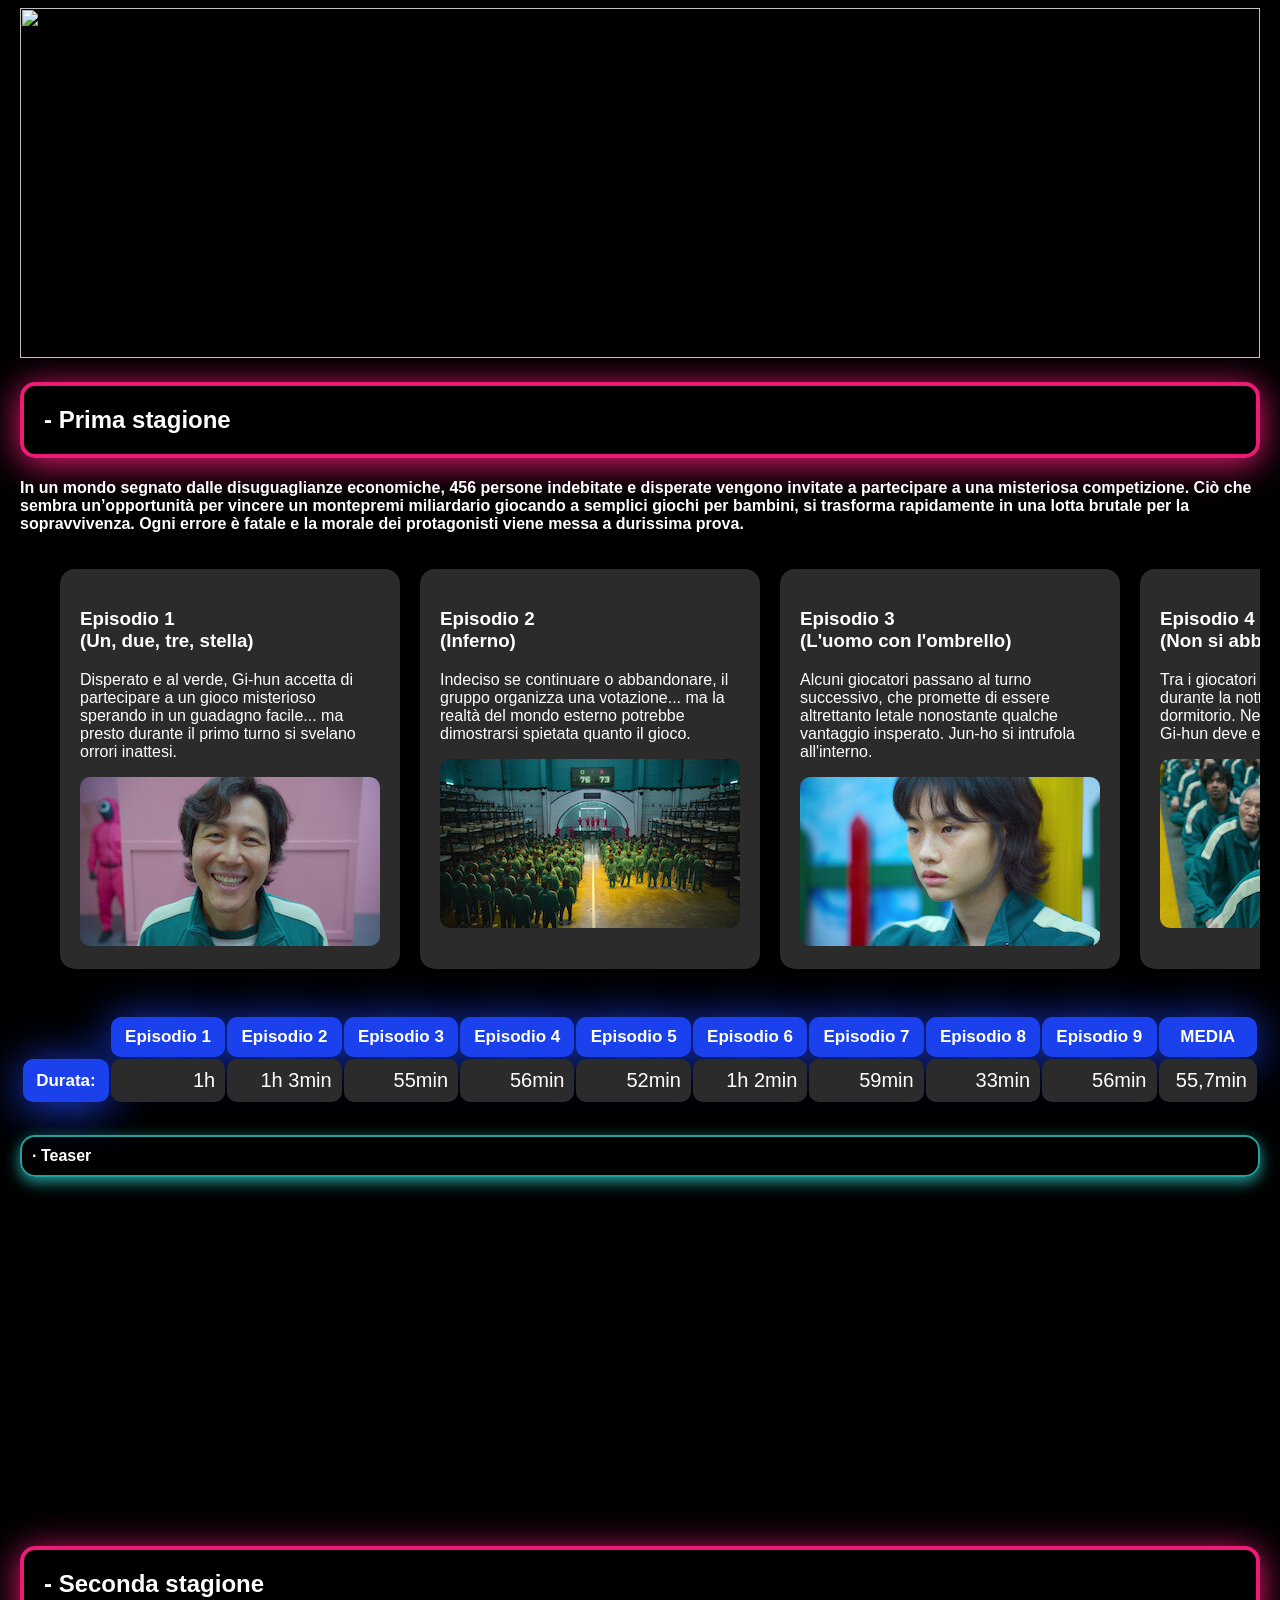
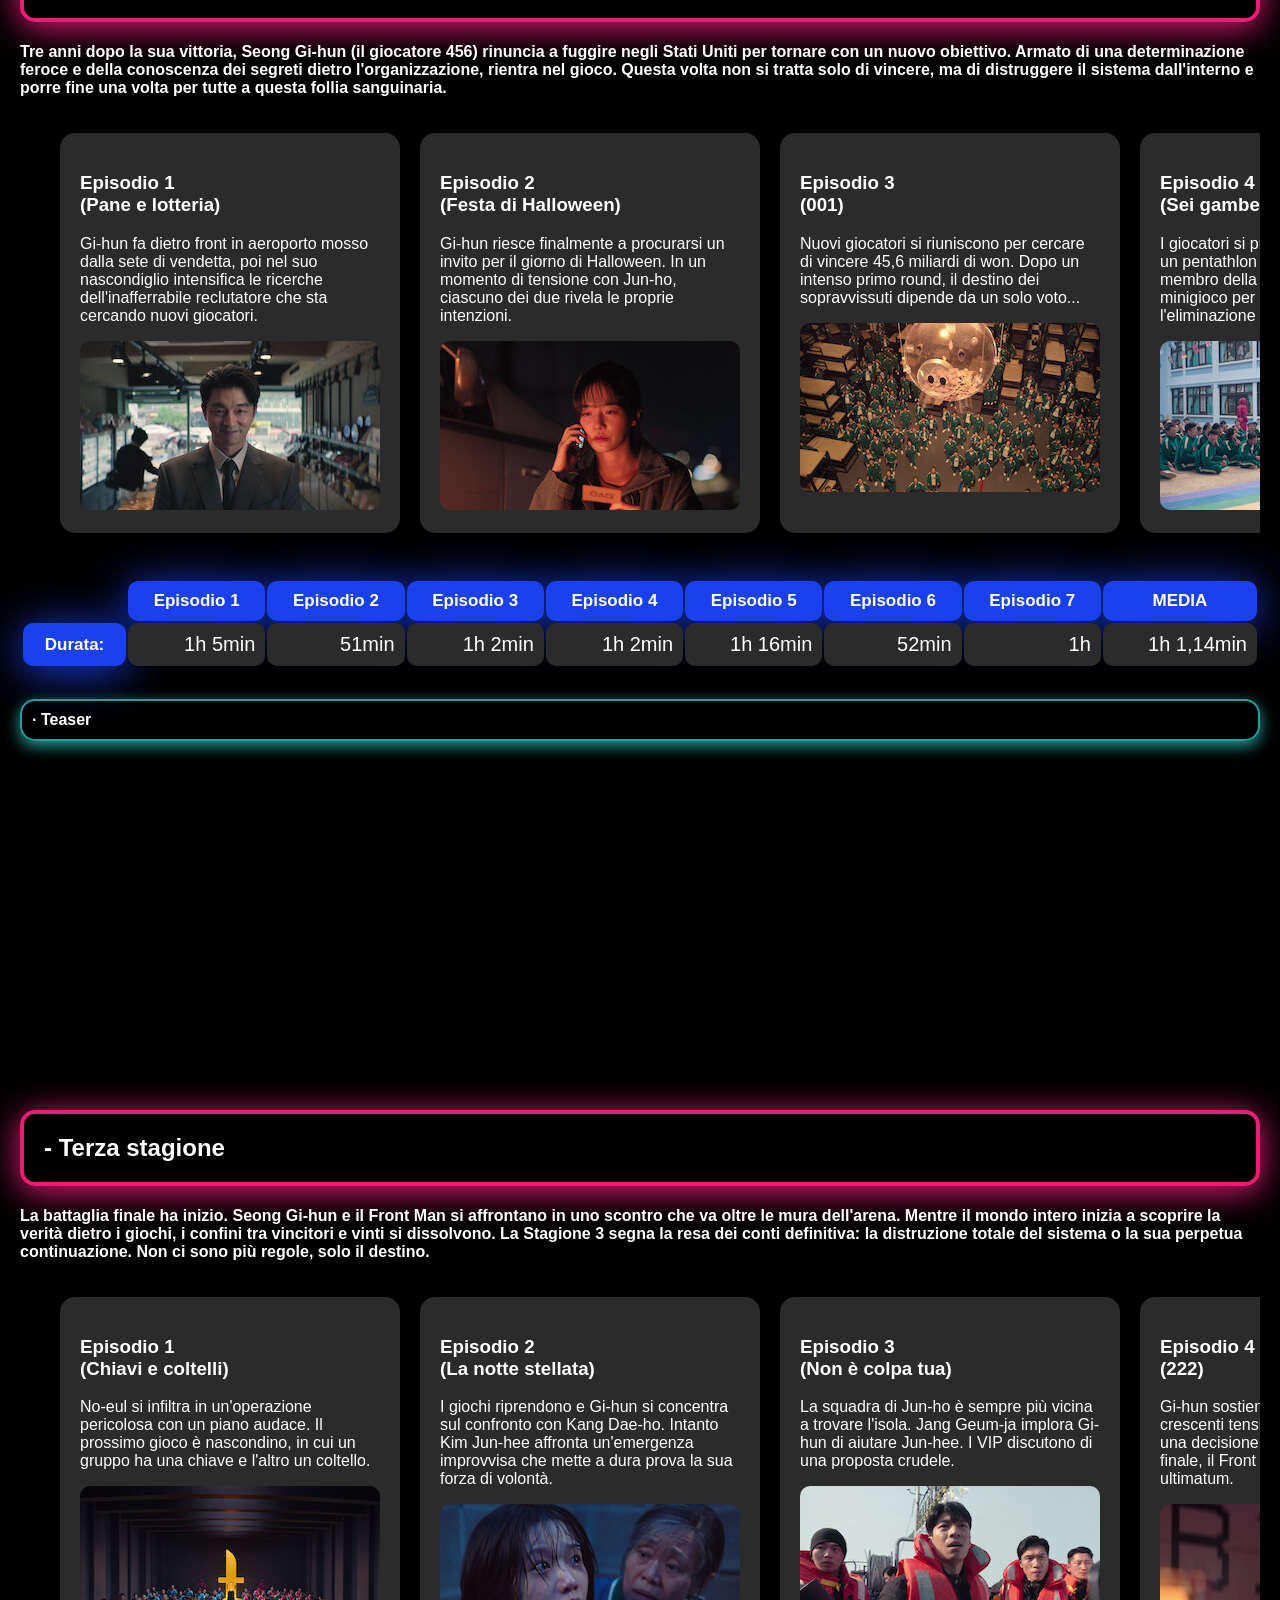
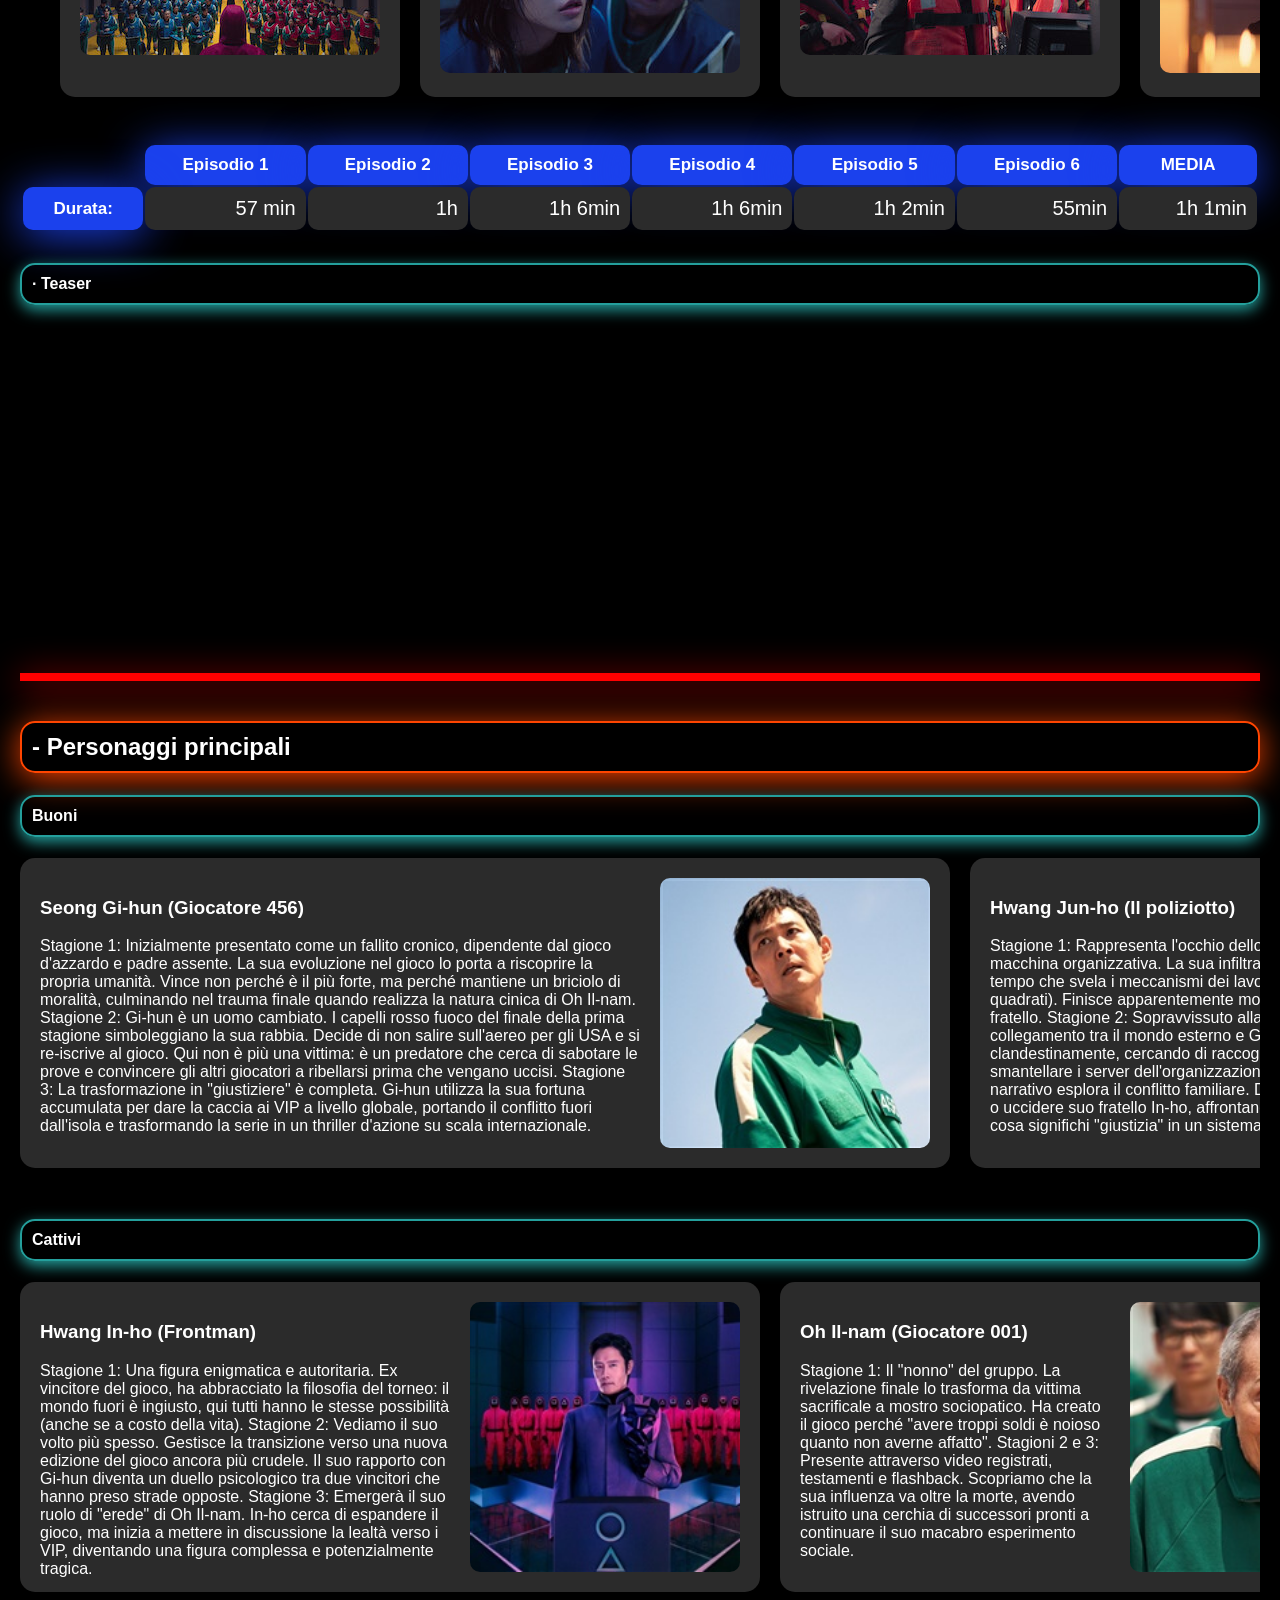
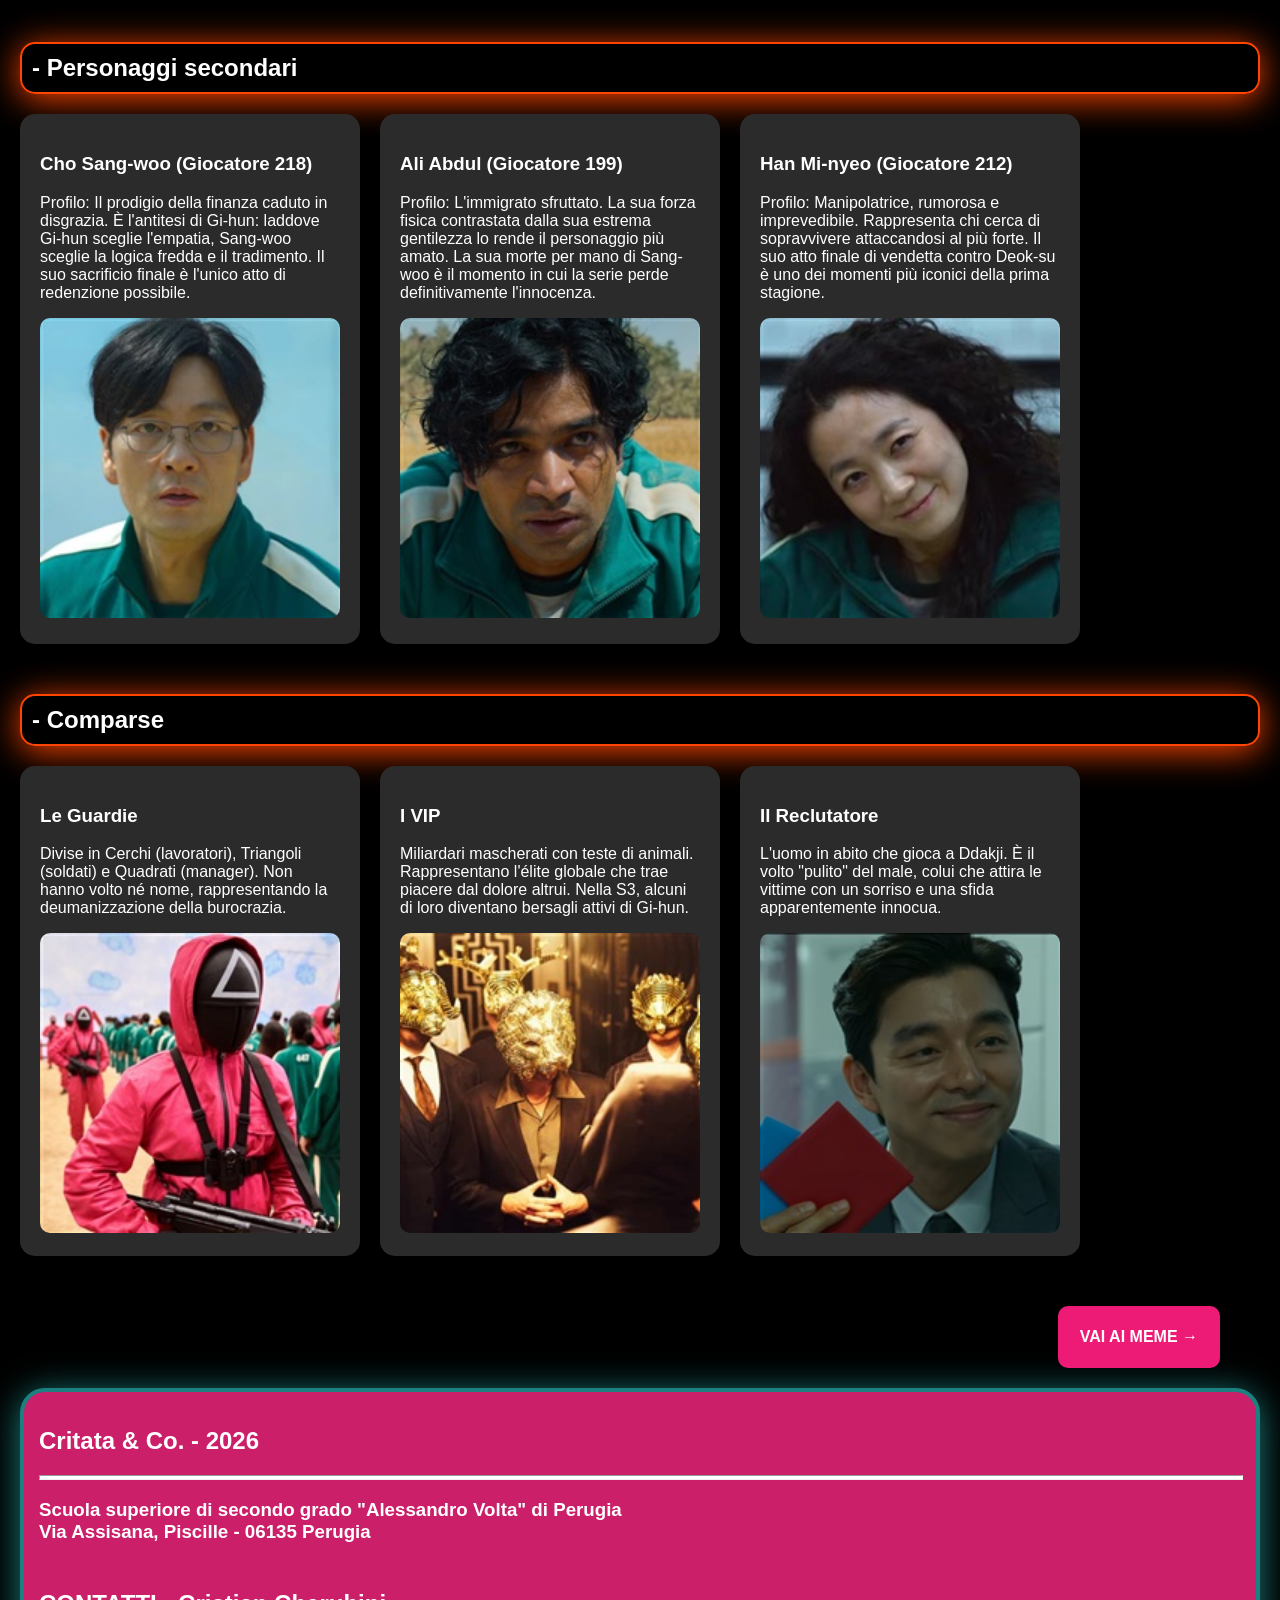
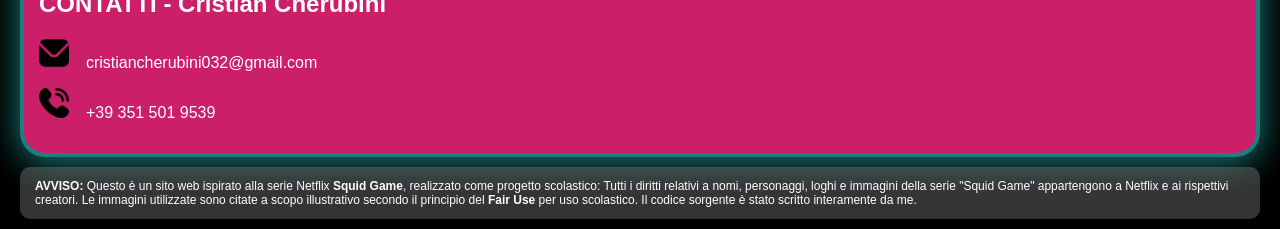
==== commit 559d031f: "update 18" ====
--- a/index.html
+++ b/index.html
@@ -14,7 +14,9 @@
     </audio>
 
     <introdizione>
-        <img src="https://cdn.mos.cms.futurecdn.net/SvMcoJWXyzBXNJKqPSKSNP.jpg" width="100%" height="350">
+        <a href="https://www.google.com/url?sa=t&source=web&rct=j&opi=89978449&url=https://www.netflix.com/sm/title/81040344&ved=2ahUKEwiVseWxjsWUAxUUhP0HHemWBgYQFnoECCEQAQ&usg=AOvVaw3Xi1w_6aLLy7oCSJZYuRMD">
+            <img src="https://cdn.mos.cms.futurecdn.net/SvMcoJWXyzBXNJKqPSKSNP.jpg" width="100%" height="350">
+        </a>
    
     </introdizione>
     
@@ -520,6 +522,12 @@
             </contatti>
 
         </informazioni-azienda>
+        <copiraight style="display:flex; background-color: rgba(128, 128, 128, 0.408); margin-top: 10px; margin-bottom: 10px; padding-left: 15px;padding-right: 5px; border-radius: 10px;">
+            <p style="font-size: 12px;"><b>AVVISO:</b> Questo è un sito web ispirato alla serie Netflix <b>Squid Game</b>, realizzato come progetto scolastico:
+            Tutti i diritti relativi a nomi, personaggi, loghi e immagini della serie "Squid Game" appartengono a Netflix e ai rispettivi creatori.
+            Le immagini utilizzate sono citate a scopo illustrativo secondo il principio del <b>Fair Use</b> per uso scolastico.
+            Il codice sorgente è stato scritto interamente da me.</p>
+        </copiraight>
 
     </Banner-finale>
            
--- a/style.css
+++ b/style.css
@@ -59,6 +59,29 @@
         color: white;
         transform: scale(1.10);
         box-shadow: 0px 5px 35px rgb(237, 27, 118)
+    }
+
+    .bottone-ritorno-spoiler {
+        background-color: #249f9c;
+        color: white;
+        padding: 20px;
+        border-radius: 10px;
+        font-weight: bold;
+        border: 2px solid transparent;
+        transition: all 0.4s;
+
+        text-transform: uppercase; /* trasforma il testo in MAIUSCOLO */
+
+        text-decoration: none; /*rimuove la sottolineatura*/
+        justify-content: flex-end;
+    }
+    .bottone-ritorno-spoiler:hover {
+        background-color: black;
+        border-color: #249f9c;
+        color: #249f9c;
+        transform: scale(1.10);
+        justify-content: flex-end;
+        box-shadow: 0px 5px 35px rgb(36, 159, 156)
     }
 
 /* - - - - - - - - - - - - - - - - - - - - - - - - - - - - - - - - - - - - - - - - - - - - - - - - - - - - - - - - - - - /*
@@ -148,6 +171,12 @@
         font-size: 20px;
         padding: 10px;
         border-radius: 10px;
+        transition: all 0.5s;
+    }
+    td:hover {
+        background-color: #1e8583;
+        border: #ed1b76 solid 2px;
+        box-shadow: 0px 5px 25px rgb(237, 27, 118);
     }
 
 
@@ -309,6 +338,10 @@
         height: 30px;
     }
 
+    li {
+        font-size: 10px;
+    }
+
 /* - - - - - - - - - - - - - - - - - - - - - - - - - - - - - - - - - - - - - - - - - - - - - - - - - - - - - - - - - - - /*
 
     /* Six Seven */
